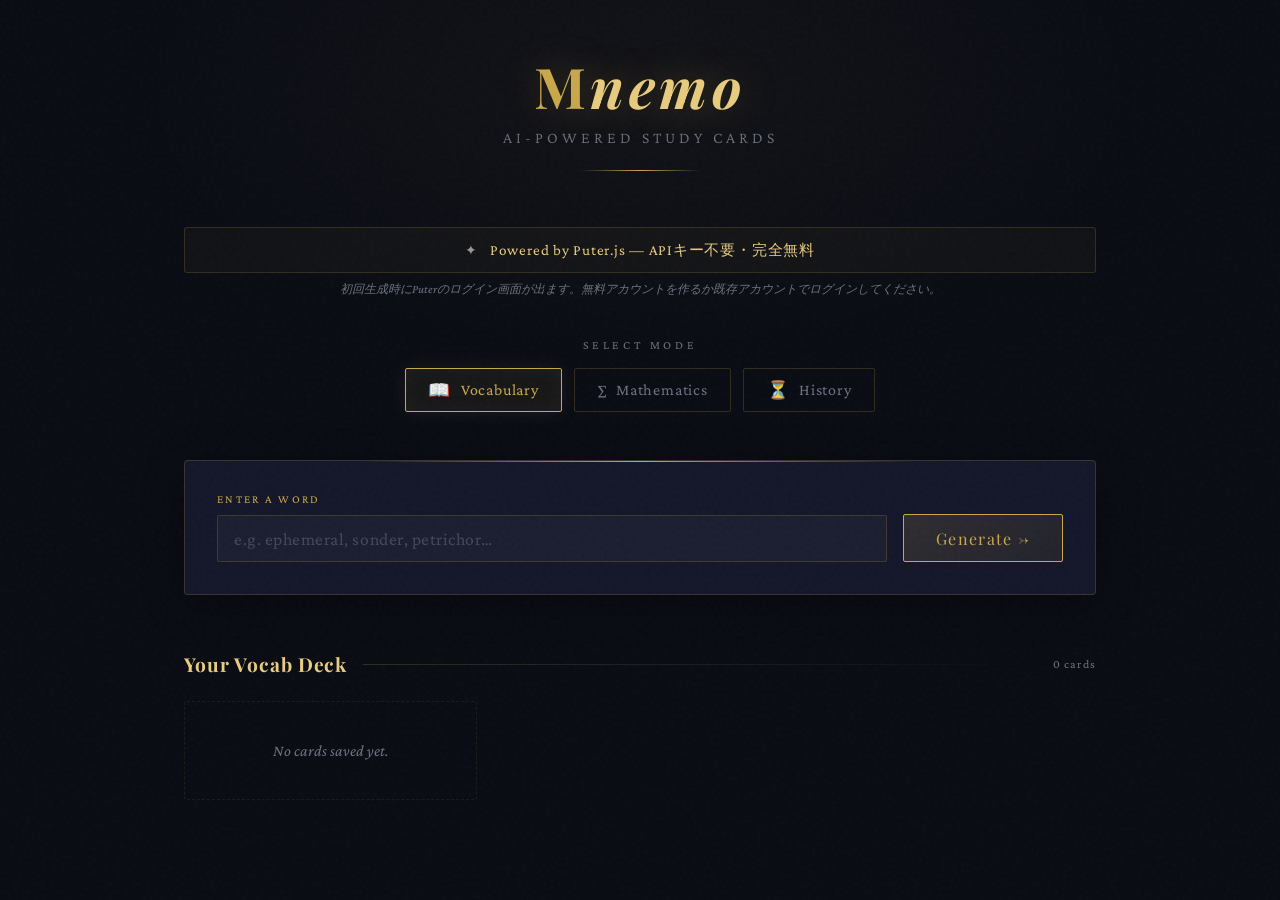
==== index.html @ 7d3af4cf "Update print statement from 'Hello' to 'Goodbye'" ====
<!DOCTYPE html>
<html lang="en">
<head>
<meta charset="UTF-8">
<meta name="viewport" content="width=device-width, initial-scale=1.0">
<title>Mnemo — AI Flashcards</title>
<link href="https://fonts.googleapis.com/css2?family=Playfair+Display:ital,wght@0,400;0,600;0,700;1,400;1,600&family=Crimson+Pro:ital,wght@0,300;0,400;0,500;1,300;1,400&family=JetBrains+Mono:wght@300;400&display=swap" rel="stylesheet">
<script src="https://js.puter.com/v2/" defer></script>
<script src="https://cdnjs.cloudflare.com/ajax/libs/gsap/3.12.2/gsap.min.js" defer></script>
<style>
  :root {
    --ink: #0d0f1a;
    --parchment: #f5f0e8;
    --navy: #111827;
    --deep: #0a0c14;
    --gold: #c9a84c;
    --gold-light: #e8cc80;
    --amber: #d4853a;
    --teal: #4a9b8e;
    --crimson: #8b2635;
    --muted: #6b7280;
    --card-bg: #14172a;
    --card-border: rgba(201,168,76,0.2);
    --glow: rgba(201,168,76,0.08);
  }

  * { margin: 0; padding: 0; box-sizing: border-box; }

  body {
    font-family: 'Crimson Pro', Georgia, serif;
    background: var(--deep);
    color: var(--parchment);
    min-height: 100vh;
    overflow-x: hidden;
  }

  /* Noise texture overlay */
  body::before {
    content: '';
    position: fixed;
    inset: 0;
    background-image: url("data:image/svg+xml,%3Csvg viewBox='0 0 256 256' xmlns='http://www.w3.org/2000/svg'%3E%3Cfilter id='noise'%3E%3CfeTurbulence type='fractalNoise' baseFrequency='0.9' numOctaves='4' stitchTiles='stitch'/%3E%3C/filter%3E%3Crect width='100%25' height='100%25' filter='url(%23noise)' opacity='0.04'/%3E%3C/svg%3E");
    pointer-events: none;
    z-index: 1000;
    opacity: 0.6;
  }

  /* Radial glow */
  body::after {
    content: '';
    position: fixed;
    top: -20%;
    left: 50%;
    transform: translateX(-50%);
    width: 80vw;
    height: 60vh;
    background: radial-gradient(ellipse, rgba(201,168,76,0.04) 0%, transparent 70%);
    pointer-events: none;
  }

  /* ─── HEADER ─── */
  header {
    text-align: center;
    padding: 3rem 2rem 2rem;
    position: relative;
  }

  .logo {
    font-family: 'Playfair Display', serif;
    font-size: clamp(2.2rem, 5vw, 3.5rem);
    font-weight: 700;
    letter-spacing: 0.08em;
    color: var(--gold);
    text-shadow: 0 0 40px rgba(201,168,76,0.3);
  }

  .logo span {
    font-style: italic;
    color: var(--gold-light);
  }

  .tagline {
    font-size: 1rem;
    color: var(--muted);
    letter-spacing: 0.25em;
    text-transform: uppercase;
    margin-top: 0.4rem;
    font-weight: 300;
  }

  .divider {
    width: 120px;
    height: 1px;
    background: linear-gradient(90deg, transparent, var(--gold), transparent);
    margin: 1.5rem auto 0;
  }

  /* ─── MODE SELECTOR ─── */
  .mode-section {
    max-width: 960px;
    margin: 2.5rem auto 0;
    padding: 0 1.5rem;
  }

  .mode-label {
    font-size: 0.75rem;
    letter-spacing: 0.3em;
    text-transform: uppercase;
    color: var(--muted);
    text-align: center;
    margin-bottom: 1rem;
  }

  .mode-tabs {
    display: flex;
    gap: 0.75rem;
    justify-content: center;
    flex-wrap: wrap;
  }

  .mode-tab {
    display: flex;
    align-items: center;
    gap: 0.6rem;
    padding: 0.7rem 1.4rem;
    background: transparent;
    border: 1px solid rgba(201,168,76,0.2);
    border-radius: 2px;
    color: var(--muted);
    font-family: 'Crimson Pro', serif;
    font-size: 1rem;
    letter-spacing: 0.05em;
    cursor: pointer;
    transition: all 0.25s ease;
    position: relative;
    overflow: hidden;
  }

  .mode-tab::before {
    content: '';
    position: absolute;
    inset: 0;
    background: var(--glow);
    opacity: 0;
    transition: opacity 0.25s;
  }

  .mode-tab:hover { color: var(--gold-light); border-color: rgba(201,168,76,0.5); }
  .mode-tab:hover::before { opacity: 1; }

  .mode-tab.active {
    color: var(--gold);
    border-color: var(--gold);
    background: rgba(201,168,76,0.07);
    box-shadow: 0 0 20px rgba(201,168,76,0.1), inset 0 0 20px rgba(201,168,76,0.05);
  }

  .tab-icon { font-size: 1.1rem; }

  /* ─── MAIN AREA ─── */
  .main {
    max-width: 960px;
    margin: 3rem auto;
    padding: 0 1.5rem;
  }

  /* ─── PANELS ─── */
  .panel { display: none; }
  .panel.active { display: block; }

  /* ─── FLASHCARD CREATOR ─── */
  .creator-card {
    background: var(--card-bg);
    border: 1px solid var(--card-border);
    border-radius: 4px;
    padding: 2rem;
    box-shadow: 0 8px 40px rgba(0,0,0,0.4);
    position: relative;
  }

  .creator-card::before {
    content: '';
    position: absolute;
    top: 0; left: 20%; right: 20%;
    height: 1px;
    background: linear-gradient(90deg, transparent, var(--gold), transparent);
  }

  .input-row {
    display: flex;
    gap: 1rem;
    align-items: flex-end;
  }

  .input-group {
    flex: 1;
  }

  .input-label {
    display: block;
    font-size: 0.72rem;
    letter-spacing: 0.2em;
    text-transform: uppercase;
    color: var(--gold);
    margin-bottom: 0.6rem;
  }

  .text-input {
    width: 100%;
    background: rgba(255,255,255,0.03);
    border: 1px solid rgba(201,168,76,0.2);
    border-radius: 2px;
    padding: 0.8rem 1rem;
    color: var(--parchment);
    font-family: 'Crimson Pro', serif;
    font-size: 1.1rem;
    letter-spacing: 0.03em;
    outline: none;
    transition: all 0.2s;
  }

  .text-input:focus {
    border-color: var(--gold);
    background: rgba(201,168,76,0.04);
    box-shadow: 0 0 0 3px rgba(201,168,76,0.08);
  }

  .text-input::placeholder { color: rgba(245,240,232,0.2); }

  .generate-btn {
    padding: 0.8rem 2rem;
    background: linear-gradient(135deg, rgba(201,168,76,0.15), rgba(201,168,76,0.08));
    border: 1px solid var(--gold);
    border-radius: 2px;
    color: var(--gold);
    font-family: 'Playfair Display', serif;
    font-size: 1rem;
    letter-spacing: 0.08em;
    cursor: pointer;
    transition: all 0.25s;
    white-space: nowrap;
    position: relative;
    overflow: hidden;
  }

  .generate-btn::before {
    content: '';
    position: absolute;
    inset: 0;
    background: linear-gradient(135deg, rgba(201,168,76,0.2), rgba(201,168,76,0.05));
    opacity: 0;
    transition: opacity 0.25s;
  }

  .generate-btn:hover { box-shadow: 0 0 25px rgba(201,168,76,0.2); transform: translateY(-1px); }
  .generate-btn:hover::before { opacity: 1; }
  .generate-btn:active { transform: translateY(0); }
  .generate-btn:disabled { opacity: 0.4; cursor: not-allowed; transform: none; }

  /* ─── FLASHCARD FLIP ─── */
  .card-scene {
    perspective: 1200px;
    width: 100%;
    max-width: 680px;
    margin: 2.5rem auto 0;
    height: 380px;
  }

  .card-wrap {
    width: 100%;
    height: 100%;
    position: relative;
    transform-style: preserve-3d;
    transition: transform 0.7s cubic-bezier(0.4,0.2,0.2,1);
    cursor: pointer;
  }

  .card-wrap.flipped { transform: rotateY(180deg); }

  .card-face {
    position: absolute;
    inset: 0;
    backface-visibility: hidden;
    border-radius: 4px;
    display: flex;
    flex-direction: column;
    justify-content: center;
    align-items: center;
    padding: 2.5rem;
    overflow: hidden;
  }

  .card-front {
    background: var(--card-bg);
    border: 1px solid var(--card-border);
    box-shadow: 0 20px 60px rgba(0,0,0,0.5);
  }

  .card-front::after {
    content: '';
    position: absolute;
    bottom: 0; left: 0; right: 0;
    height: 2px;
    background: linear-gradient(90deg, transparent, var(--gold), transparent);
  }

  .card-back {
    background: linear-gradient(160deg, #12172b 0%, #0e1220 100%);
    border: 1px solid rgba(201,168,76,0.3);
    transform: rotateY(180deg);
    box-shadow: 0 20px 60px rgba(0,0,0,0.5);
    overflow-y: auto;
    align-items: flex-start;
    justify-content: flex-start;
  }

  .card-mode-badge {
    position: absolute;
    top: 1rem;
    right: 1rem;
    font-size: 0.65rem;
    letter-spacing: 0.2em;
    text-transform: uppercase;
    color: var(--gold);
    opacity: 0.5;
  }

  .card-front-word {
    font-family: 'Playfair Display', serif;
    font-size: clamp(1.8rem, 4vw, 2.8rem);
    font-weight: 600;
    color: var(--parchment);
    text-align: center;
    line-height: 1.2;
  }

  .card-front-sub {
    margin-top: 0.8rem;
    font-size: 0.85rem;
    color: var(--muted);
    letter-spacing: 0.15em;
    text-transform: uppercase;
  }

  .flip-hint {
    position: absolute;
    bottom: 1.2rem;
    font-size: 0.75rem;
    color: var(--muted);
    letter-spacing: 0.1em;
    display: flex;
    align-items: center;
    gap: 0.4rem;
    opacity: 0.6;
  }

  /* ─── ANSWER CONTENT ─── */
  .answer-content { width: 100%; }

  .answer-section {
    margin-bottom: 1.2rem;
    padding-bottom: 1.2rem;
    border-bottom: 1px solid rgba(201,168,76,0.1);
  }

  .answer-section:last-child { border-bottom: none; margin-bottom: 0; padding-bottom: 0; }

  .answer-section-title {
    font-size: 0.65rem;
    letter-spacing: 0.25em;
    text-transform: uppercase;
    color: var(--gold);
    margin-bottom: 0.45rem;
    font-family: 'Crimson Pro', serif;
    font-weight: 500;
  }

  .answer-section-body {
    font-size: 1rem;
    color: var(--parchment);
    line-height: 1.65;
    font-style: normal;
  }

  .answer-section-body em { font-style: italic; color: var(--gold-light); }
  .answer-section-body strong { font-weight: 600; color: #fff; }

  /* Math formula styling */
  .formula-display {
    font-family: 'JetBrains Mono', monospace;
    font-size: 1.05rem;
    background: rgba(74,155,142,0.1);
    border: 1px solid rgba(74,155,142,0.3);
    border-radius: 3px;
    padding: 0.9rem 1.2rem;
    color: #7dd3c8;
    line-height: 1.6;
    word-break: break-word;
  }

  /* ─── LOADING ─── */
  .loading-overlay {
    display: none;
    position: absolute;
    inset: 0;
    background: rgba(10,12,20,0.85);
    border-radius: 4px;
    justify-content: center;
    align-items: center;
    flex-direction: column;
    gap: 1rem;
    z-index: 10;
  }

  .loading-overlay.active { display: flex; }

  .spinner {
    width: 36px;
    height: 36px;
    border: 2px solid rgba(201,168,76,0.15);
    border-top-color: var(--gold);
    border-radius: 50%;
    animation: spin 0.9s linear infinite;
  }

  @keyframes spin { to { transform: rotate(360deg); } }

  .loading-text {
    font-size: 0.8rem;
    letter-spacing: 0.2em;
    text-transform: uppercase;
    color: var(--muted);
  }

  /* ─── DECK (saved cards) ─── */
  .deck-section {
    margin-top: 3.5rem;
  }

  .section-header {
    display: flex;
    align-items: center;
    gap: 1rem;
    margin-bottom: 1.5rem;
  }

  .section-title {
    font-family: 'Playfair Display', serif;
    font-size: 1.2rem;
    color: var(--gold-light);
    letter-spacing: 0.05em;
  }

  .section-line {
    flex: 1;
    height: 1px;
    background: linear-gradient(90deg, rgba(201,168,76,0.2), transparent);
  }

  .deck-count {
    font-size: 0.75rem;
    color: var(--muted);
    letter-spacing: 0.1em;
  }

  .deck-grid {
    display: grid;
    grid-template-columns: repeat(auto-fill, minmax(260px, 1fr));
    gap: 1rem;
  }

  .deck-item {
    background: rgba(20,23,42,0.8);
    border: 1px solid rgba(201,168,76,0.12);
    border-radius: 3px;
    padding: 1.2rem 1.4rem;
    cursor: pointer;
    transition: all 0.2s;
    position: relative;
    overflow: hidden;
  }

  .deck-item::before {
    content: '';
    position: absolute;
    left: 0; top: 0; bottom: 0;
    width: 3px;
    background: var(--gold);
    opacity: 0.4;
    transition: opacity 0.2s;
  }

  .deck-item:hover { border-color: rgba(201,168,76,0.35); transform: translateY(-2px); }
  .deck-item:hover::before { opacity: 0.9; }

  .deck-item-mode {
    font-size: 0.62rem;
    letter-spacing: 0.2em;
    text-transform: uppercase;
    color: var(--muted);
    margin-bottom: 0.35rem;
  }

  .deck-item-word {
    font-family: 'Playfair Display', serif;
    font-size: 1.15rem;
    color: var(--parchment);
  }

  .deck-item-delete {
    position: absolute;
    top: 0.8rem;
    right: 0.8rem;
    width: 22px;
    height: 22px;
    border: none;
    background: transparent;
    color: rgba(139,38,53,0.5);
    cursor: pointer;
    font-size: 1rem;
    line-height: 1;
    transition: color 0.2s;
    display: flex; align-items: center; justify-content: center;
    border-radius: 2px;
  }

  .deck-item-delete:hover { color: var(--crimson); background: rgba(139,38,53,0.1); }

  .empty-deck {
    text-align: center;
    padding: 2.5rem;
    color: var(--muted);
    font-style: italic;
    font-size: 1rem;
    border: 1px dashed rgba(201,168,76,0.1);
    border-radius: 3px;
  }

  /* ─── TIMETABLE (History mode) ─── */
  .timetable-toggle {
    display: flex;
    gap: 0.5rem;
    margin-bottom: 2rem;
  }

  .sub-tab {
    padding: 0.5rem 1.2rem;
    background: transparent;
    border: 1px solid rgba(201,168,76,0.15);
    border-radius: 2px;
    color: var(--muted);
    font-family: 'Crimson Pro', serif;
    font-size: 0.9rem;
    letter-spacing: 0.08em;
    cursor: pointer;
    transition: all 0.2s;
  }

  .sub-tab.active { color: var(--gold); border-color: var(--gold); background: rgba(201,168,76,0.07); }
  .sub-tab:hover:not(.active) { color: var(--parchment); border-color: rgba(201,168,76,0.3); }

  /* ─── TIMELINE ─── */
  .timeline {
    position: relative;
    padding-left: 2rem;
  }

  .timeline::before {
    content: '';
    position: absolute;
    left: 0; top: 0; bottom: 0;
    width: 1px;
    background: linear-gradient(180deg, var(--gold), transparent);
    opacity: 0.3;
  }

  .timeline-item {
    position: relative;
    margin-bottom: 2rem;
    padding-left: 1.5rem;
    animation: fadeIn 0.4s ease forwards;
  }

  @keyframes fadeIn { from { opacity: 0; transform: translateY(8px); } to { opacity: 1; transform: none; } }

  .timeline-dot {
    position: absolute;
    left: -2.35rem;
    top: 0.3rem;
    width: 10px;
    height: 10px;
    border-radius: 50%;
    background: var(--gold);
    box-shadow: 0 0 10px rgba(201,168,76,0.5);
  }

  .timeline-date {
    font-family: 'JetBrains Mono', monospace;
    font-size: 0.78rem;
    color: var(--gold);
    letter-spacing: 0.1em;
    margin-bottom: 0.3rem;
  }

  .timeline-event {
    font-family: 'Playfair Display', serif;
    font-size: 1.1rem;
    color: var(--parchment);
    margin-bottom: 0.3rem;
  }

  .timeline-detail {
    font-size: 0.92rem;
    color: var(--muted);
    line-height: 1.5;
  }

  .empty-timeline {
    text-align: center;
    padding: 3rem 2rem;
    color: var(--muted);
    font-style: italic;
    border: 1px dashed rgba(201,168,76,0.1);
    border-radius: 3px;
    font-size: 1rem;
  }

  /* ─── SAVE BUTTON ─── */
  .card-actions {
    display: flex;
    justify-content: center;
    gap: 1rem;
    margin-top: 1.5rem;
  }

  .save-btn {
    padding: 0.55rem 1.5rem;
    background: transparent;
    border: 1px solid rgba(201,168,76,0.3);
    border-radius: 2px;
    color: var(--muted);
    font-family: 'Crimson Pro', serif;
    font-size: 0.9rem;
    letter-spacing: 0.08em;
    cursor: pointer;
    transition: all 0.2s;
  }

  .save-btn:hover { color: var(--gold); border-color: var(--gold); }
  .save-btn:disabled { opacity: 0.3; cursor: not-allowed; }

  /* ─── ERROR ─── */
  .error-msg {
    margin-top: 1rem;
    padding: 0.75rem 1rem;
    background: rgba(139,38,53,0.1);
    border: 1px solid rgba(139,38,53,0.3);
    border-radius: 2px;
    color: #e07b8a;
    font-size: 0.9rem;
    display: none;
  }

  .error-msg.active { display: block; }

  /* ─── API KEY BAR ─── */
  .apikey-bar {
    max-width: 960px;
    margin: 1.5rem auto 0;
    padding: 0 1.5rem;
  }

  .apikey-inner {
    display: flex;
    align-items: center;
    gap: 0.75rem;
    background: rgba(201,168,76,0.04);
    border: 1px solid rgba(201,168,76,0.18);
    border-radius: 3px;
    padding: 0.7rem 1rem;
  }

  .apikey-icon { font-size: 0.9rem; opacity: 0.6; flex-shrink: 0; }

  .apikey-input {
    flex: 1;
    background: transparent;
    border: none;
    outline: none;
    color: var(--parchment);
    font-family: 'JetBrains Mono', monospace;
    font-size: 0.82rem;
    letter-spacing: 0.04em;
    min-width: 0;
  }

  .apikey-input::placeholder { color: rgba(245,240,232,0.2); }

  .apikey-toggle {
    background: transparent;
    border: none;
    color: var(--muted);
    cursor: pointer;
    font-size: 0.85rem;
    padding: 0 0.2rem;
    flex-shrink: 0;
    transition: color 0.2s;
  }

  .apikey-toggle:hover { color: var(--gold); }

  .apikey-status {
    font-size: 0.72rem;
    letter-spacing: 0.12em;
    flex-shrink: 0;
    padding: 0.2rem 0.6rem;
    border-radius: 2px;
    font-family: 'Crimson Pro', serif;
  }

  .apikey-status.set {
    color: #6fcf8a;
    background: rgba(111,207,138,0.1);
    border: 1px solid rgba(111,207,138,0.2);
  }

  .apikey-status.unset {
    color: var(--muted);
    background: transparent;
    border: 1px solid rgba(107,114,128,0.2);
  }

  .apikey-hint {
    text-align: center;
    font-size: 0.75rem;
    color: var(--muted);
    margin-top: 0.5rem;
    font-style: italic;
  }

  .apikey-hint a { color: var(--gold); opacity: 0.7; text-decoration: none; }
  .apikey-hint a:hover { opacity: 1; }

  /* ─── RESPONSIVE ─── */
  @media (max-width: 640px) {
    .input-row { flex-direction: column; }
    .card-scene { height: 420px; }
    .card-face { padding: 1.5rem; }
    .mode-tab { padding: 0.6rem 1rem; font-size: 0.9rem; }
  }
</style>
</head>
<body>

<header>
  <div class="logo">M<span>nemo</span></div>
  <p class="tagline">AI-Powered Study Cards</p>
  <div class="divider"></div>
</header>

<div class="apikey-bar">
  <div class="apikey-inner" style="justify-content:center; gap:0.8rem;">
    <span class="apikey-icon">✦</span>
    <span style="font-size:0.95rem; color:var(--gold-light); letter-spacing:0.05em;">Powered by Puter.js — APIキー不要・完全無料</span>
  </div>
  <p class="apikey-hint">初回生成時にPuterのログイン画面が出ます。無料アカウントを作るか既存アカウントでログインしてください。</p>
</div>

<div class="mode-section">
  <p class="mode-label">Select Mode</p>
  <div class="mode-tabs">
    <button class="mode-tab active" data-mode="vocab" onclick="switchMode('vocab')">
      <span class="tab-icon">📖</span> Vocabulary
    </button>
    <button class="mode-tab" data-mode="math" onclick="switchMode('math')">
      <span class="tab-icon">∑</span> Mathematics
    </button>
    <button class="mode-tab" data-mode="history" onclick="switchMode('history')">
      <span class="tab-icon">⏳</span> History
    </button>
  </div>
</div>

<div class="main">

  <!-- ══════ VOCAB PANEL ══════ -->
  <div class="panel active" id="panel-vocab">
    <div class="creator-card" style="position:relative">
      <div class="loading-overlay" id="loading-vocab">
        <div class="spinner"></div>
        <p class="loading-text">Consulting the lexicon…</p>
      </div>
      <div class="input-row">
        <div class="input-group">
          <label class="input-label" for="vocab-input">Enter a word</label>
          <input type="text" id="vocab-input" class="text-input" placeholder="e.g. ephemeral, sonder, petrichor…" />
        </div>
        <button class="generate-btn" onclick="generateVocab()">Generate →</button>
      </div>
      <div class="error-msg" id="error-vocab"></div>
    </div>

    <div id="card-area-vocab" style="display:none">
      <div class="card-scene">
        <div class="card-wrap" id="card-vocab" onclick="flipCard('vocab')">
          <div class="card-face card-front">
            <span class="card-mode-badge">Vocabulary</span>
            <p class="card-front-word" id="card-vocab-word">—</p>
            <p class="card-front-sub">Click to reveal</p>
            <span class="flip-hint">↻ flip</span>
          </div>
          <div class="card-face card-back">
            <span class="card-mode-badge">Vocabulary</span>
            <div class="answer-content" id="card-vocab-back"></div>
          </div>
        </div>
      </div>
      <div class="card-actions">
        <button class="save-btn" id="save-vocab-btn" onclick="saveCard('vocab')">＋ Save to Deck</button>
      </div>
    </div>

    <div class="deck-section">
      <div class="section-header">
        <h2 class="section-title">Your Vocab Deck</h2>
        <div class="section-line"></div>
        <span class="deck-count" id="vocab-deck-count">0 cards</span>
      </div>
      <div class="deck-grid" id="vocab-deck"></div>
    </div>
  </div>

  <!-- ══════ MATH PANEL ══════ -->
  <div class="panel" id="panel-math">
    <div class="creator-card" style="position:relative">
      <div class="loading-overlay" id="loading-math">
        <div class="spinner"></div>
        <p class="loading-text">Deriving the formula…</p>
      </div>
      <div class="input-row">
        <div class="input-group">
          <label class="input-label" for="math-input">Theorem or formula name</label>
          <input type="text" id="math-input" class="text-input" placeholder="e.g. Pythagorean theorem, Euler's identity…" />
        </div>
        <button class="generate-btn" onclick="generateMath()">Generate →</button>
      </div>
      <div class="error-msg" id="error-math"></div>
    </div>

    <div id="card-area-math" style="display:none">
      <div class="card-scene">
        <div class="card-wrap" id="card-math" onclick="flipCard('math')">
          <div class="card-face card-front">
            <span class="card-mode-badge">Mathematics</span>
            <p class="card-front-word" id="card-math-word">—</p>
            <p class="card-front-sub">Click to reveal formula</p>
            <span class="flip-hint">↻ flip</span>
          </div>
          <div class="card-face card-back">
            <span class="card-mode-badge">Mathematics</span>
            <div class="answer-content" id="card-math-back"></div>
          </div>
        </div>
      </div>
      <div class="card-actions">
        <button class="save-btn" id="save-math-btn" onclick="saveCard('math')">＋ Save to Deck</button>
      </div>
    </div>

    <div class="deck-section">
      <div class="section-header">
        <h2 class="section-title">Your Formula Deck</h2>
        <div class="section-line"></div>
        <span class="deck-count" id="math-deck-count">0 cards</span>
      </div>
      <div class="deck-grid" id="math-deck"></div>
    </div>
  </div>

  <!-- ══════ HISTORY PANEL ══════ -->
  <div class="panel" id="panel-history">
    <div class="timetable-toggle">
      <button class="sub-tab active" onclick="switchHistoryView('flashcard')">Flashcard</button>
      <button class="sub-tab" onclick="switchHistoryView('timetable')">Timetable</button>
    </div>

    <div id="history-flashcard-view">
      <div class="creator-card" style="position:relative">
        <div class="loading-overlay" id="loading-history">
          <div class="spinner"></div>
          <p class="loading-text">Searching the archives…</p>
        </div>
        <div class="input-row">
          <div class="input-group">
            <label class="input-label" for="history-input">Historical event or occasion</label>
            <input type="text" id="history-input" class="text-input" placeholder="e.g. Fall of Rome, Moon Landing, Battle of Thermopylae…" />
          </div>
          <button class="generate-btn" onclick="generateHistory()">Generate →</button>
        </div>
        <div class="error-msg" id="error-history"></div>
      </div>

      <div id="card-area-history" style="display:none">
        <div class="card-scene">
          <div class="card-wrap" id="card-history" onclick="flipCard('history')">
            <div class="card-face card-front">
              <span class="card-mode-badge">History</span>
              <p class="card-front-word" id="card-history-word">—</p>
              <p class="card-front-sub">Click to reveal</p>
              <span class="flip-hint">↻ flip</span>
            </div>
            <div class="card-face card-back">
              <span class="card-mode-badge">History</span>
              <div class="answer-content" id="card-history-back"></div>
            </div>
          </div>
        </div>
        <div class="card-actions">
          <button class="save-btn" id="save-history-btn" onclick="saveCard('history')">＋ Save to Deck</button>
        </div>
      </div>

      <div class="deck-section">
        <div class="section-header">
          <h2 class="section-title">Your History Deck</h2>
          <div class="section-line"></div>
          <span class="deck-count" id="history-deck-count">0 cards</span>
        </div>
        <div class="deck-grid" id="history-deck"></div>
      </div>
    </div>

    <div id="history-timetable-view" style="display:none">
      <div class="section-header">
        <h2 class="section-title">Chronological Timetable</h2>
        <div class="section-line"></div>
      </div>
      <div class="timeline" id="timeline-container">
        <div class="empty-timeline">No history cards yet. Generate some flashcards and save them to build your timetable.</div>
      </div>
    </div>
  </div>

</div>

<script>
// ─── State ────────────────────────────────────────────────
const state = {
  currentMode: 'vocab',
  currentCard: { vocab: null, math: null, history: null },
  decks: { vocab: [], math: [], history: [] }
};

// ─── Mode Switching ───────────────────────────────────────
function switchMode(mode) {
  document.querySelectorAll('.mode-tab').forEach(t => t.classList.remove('active'));
  document.querySelector(`[data-mode="${mode}"]`).classList.add('active');
  document.querySelectorAll('.panel').forEach(p => p.classList.remove('active'));
  document.getElementById(`panel-${mode}`).classList.add('active');
  state.currentMode = mode;
}

function switchHistoryView(view) {
  document.querySelectorAll('.sub-tab').forEach(t => t.classList.remove('active'));
  event.target.classList.add('active');
  document.getElementById('history-flashcard-view').style.display = view === 'flashcard' ? 'block' : 'none';
  document.getElementById('history-timetable-view').style.display = view === 'timetable' ? 'block' : 'none';
  if (view === 'timetable') renderTimeline();
}

// ─── Card Flip ────────────────────────────────────────────
function flipCard(mode) {
  document.getElementById(`card-${mode}`).classList.toggle('flipped');
}

// ─── API Key Management (not needed with Puter.js) ────────
function handleApiKeyInput() {}
function toggleKeyVis() {}
function getApiKey() { return ''; }
function initApiKeyUI() {}

// ─── API Call (Puter.js — no API key needed) ──────────────
async function callAI(systemPrompt, userPrompt) {
  const response = await puter.ai.chat(
    userPrompt,
    { system: systemPrompt }
  );
  if (typeof response === 'string') return response;
  return response?.message?.content?.[0]?.text
      || response?.content?.[0]?.text
      || response?.text
      || JSON.stringify(response);
}

// ─── VOCAB ────────────────────────────────────────────────
async function generateVocab() {
  const word = document.getElementById('vocab-input').value.trim();
  if (!word) return;
  showLoading('vocab', true);
  clearError('vocab');

  const system = `You are a lexicographer. Respond ONLY with a JSON object (no markdown, no backticks).
Schema: { "definition": string, "japanese": string, "slang": string, "etymology": string, "related": string }
- definition: clear English definition (1-2 sentences)
- japanese: meaning in Japanese (use Japanese characters + romaji)
- slang: slang usage or informal context (1-2 sentences)
- etymology: word origin/history (1-2 sentences)
- related: 4-5 related or synonymous words (comma separated)`;

  try {
    const raw = await callAI(system, `Word: ${word}`);
    const clean = raw.replace(/```json|```/g, '').trim();
    const parsed = JSON.parse(clean);
    state.currentCard.vocab = { word, data: parsed };
    renderVocabCard(word, parsed);
    document.getElementById('card-area-vocab').style.display = 'block';
    document.getElementById('card-vocab').classList.remove('flipped');
    document.getElementById('save-vocab-btn').disabled = false;
  } catch(e) {
    showError('vocab', 'Failed to generate. Please try again.');
    console.error(e);
  }
  showLoading('vocab', false);
}

function renderVocabCard(word, d) {
  document.getElementById('card-vocab-word').textContent = word;
  document.getElementById('card-vocab-back').innerHTML = `
    <div class="answer-section">
      <p class="answer-section-title">Definition</p>
      <p class="answer-section-body">${d.definition}</p>
    </div>
    <div class="answer-section">
      <p class="answer-section-title">日本語 (Japanese)</p>
      <p class="answer-section-body">${d.japanese}</p>
    </div>
    <div class="answer-section">
      <p class="answer-section-title">Slang & Usage</p>
      <p class="answer-section-body">${d.slang}</p>
    </div>
    <div class="answer-section">
      <p class="answer-section-title">Etymology</p>
      <p class="answer-section-body"><em>${d.etymology}</em></p>
    </div>
    <div class="answer-section">
      <p class="answer-section-title">Related Words</p>
      <p class="answer-section-body">${d.related}</p>
    </div>
  `;
}

// ─── MATH ─────────────────────────────────────────────────
async function generateMath() {
  const name = document.getElementById('math-input').value.trim();
  if (!name) return;
  showLoading('math', true);
  clearError('math');

  const system = `You are a mathematics professor. Respond ONLY with a JSON object (no markdown, no backticks).
Schema: { "formula": string, "description": string, "variables": string, "context": string }
- formula: the equation using standard notation (Unicode math symbols OK, e.g. ∫, √, π, Σ, ∞, ≠, ≤, ²)
- description: what the formula states (1-2 sentences)
- variables: what each variable/symbol means (use plain text, e.g. "a = leg 1, b = leg 2, c = hypotenuse")
- context: field of math and typical applications (1 sentence)`;

  try {
    const raw = await callAI(system, `Formula/theorem: ${name}`);
    const clean = raw.replace(/```json|```/g, '').trim();
    const parsed = JSON.parse(clean);
    state.currentCard.math = { word: name, data: parsed };
    renderMathCard(name, parsed);
    document.getElementById('card-area-math').style.display = 'block';
    document.getElementById('card-math').classList.remove('flipped');
    document.getElementById('save-math-btn').disabled = false;
    } catch(e) {
    showError('math', 'Failed to generate. Please try again.');
    console.error(e);
  }
  showLoading('math', false);
}

function renderMathCard(name, d) {
  document.getElementById('card-math-word').textContent = name;
  document.getElementById('card-math-back').innerHTML = `
    <div class="answer-section">
      <p class="answer-section-title">Formula</p>
      <div class="formula-display">${d.formula}</div>
    </div>
    <div class="answer-section">
      <p class="answer-section-title">What It States</p>
      <p class="answer-section-body">${d.description}</p>
    </div>
    <div class="answer-section">
      <p class="answer-section-title">Variables</p>
      <p class="answer-section-body">${d.variables}</p>
    </div>
    <div class="answer-section">
      <p class="answer-section-title">Context</p>
      <p class="answer-section-body"><em>${d.context}</em></p>
    </div>
  `;
}

// ─── HISTORY ──────────────────────────────────────────────
async function generateHistory() {
  const event = document.getElementById('history-input').value.trim();
  if (!event) return;
  showLoading('history', true);
  clearError('history');

  const system = `You are a historian. Respond ONLY with a JSON object (no markdown, no backticks).
Schema: { "date": string, "when": string, "summary": string, "details": string, "significance": string, "year_num": number }
- date: specific date or period (e.g. "July 20, 1969" or "476 CE")
- when: concise "when it happened" description (1 sentence)
- summary: brief summary (1-2 sentences)
- details: deeper historical context and key figures (2-3 sentences)
- significance: why it matters historically (1-2 sentences)
- year_num: approximate year as a number (negative for BCE, e.g. -44 for 44 BCE). If unknown or pre-history use 0.`;

  try {
    const raw = await callAI(system, `Historical event: ${event}`);
    const clean = raw.replace(/```json|```/g, '').trim();
    const parsed = JSON.parse(clean);
    state.currentCard.history = { word: event, data: parsed };
    renderHistoryCard(event, parsed);
    document.getElementById('card-area-history').style.display = 'block';
    document.getElementById('card-history').classList.remove('flipped');
    document.getElementById('save-history-btn').disabled = false;
    } catch(e) {
    showError('history', 'Failed to generate. Please try again.');
    console.error(e);
  }
  showLoading('history', false);
}

function renderHistoryCard(event, d) {
  document.getElementById('card-history-word').textContent = event;
  document.getElementById('card-history-back').innerHTML = `
    <div class="answer-section">
      <p class="answer-section-title">Date</p>
      <p class="answer-section-body"><strong>${d.date}</strong> — ${d.when}</p>
    </div>
    <div class="answer-section">
      <p class="answer-section-title">Summary</p>
      <p class="answer-section-body">${d.summary}</p>
    </div>
    <div class="answer-section">
      <p class="answer-section-title">Details</p>
      <p class="answer-section-body">${d.details}</p>
    </div>
    <div class="answer-section">
      <p class="answer-section-title">Historical Significance</p>
      <p class="answer-section-body"><em>${d.significance}</em></p>
    </div>
  `;
}

// ─── SAVE / DECK ──────────────────────────────────────────
function saveCard(mode) {
  const card = state.currentCard[mode];
  if (!card) return;
  if (state.decks[mode].find(c => c.word.toLowerCase() === card.word.toLowerCase())) return;
  state.decks[mode].push({ ...card, id: Date.now() });
  renderDeck(mode);
  document.getElementById(`save-${mode}-btn`).disabled = true;
  document.getElementById(`save-${mode}-btn`).textContent = '✓ Saved';
}

function renderDeck(mode) {
  const deck = state.decks[mode];
  const container = document.getElementById(`${mode}-deck`);
  const count = document.getElementById(`${mode}-deck-count`);
  count.textContent = `${deck.length} card${deck.length !== 1 ? 's' : ''}`;

  if (deck.length === 0) {
    container.innerHTML = '<div class="empty-deck">No cards saved yet.</div>';
    return;
  }

  container.innerHTML = deck.map(card => `
    <div class="deck-item" onclick="loadCard('${mode}', ${card.id})">
      <button class="deck-item-delete" onclick="event.stopPropagation(); deleteCard('${mode}', ${card.id})">✕</button>
      <p class="deck-item-mode">${mode === 'vocab' ? '📖 Vocabulary' : mode === 'math' ? '∑ Mathematics' : '⏳ History'}</p>
      <p class="deck-item-word">${card.word}</p>
    </div>
  `).join('');
}

function deleteCard(mode, id) {
  state.decks[mode] = state.decks[mode].filter(c => c.id !== id);
  renderDeck(mode);
}

function loadCard(mode, id) {
  const card = state.decks[mode].find(c => c.id === id);
  if (!card) return;
  state.currentCard[mode] = card;
  if (mode === 'vocab') { renderVocabCard(card.word, card.data); }
  else if (mode === 'math') { renderMathCard(card.word, card.data); }
  else if (mode === 'history') { renderHistoryCard(card.word, card.data); }
  document.getElementById(`card-area-${mode}`).style.display = 'block';
  document.getElementById(`card-${mode}`).classList.remove('flipped');
  document.getElementById(`save-${mode}-btn`).disabled = true;
  document.getElementById(`save-${mode}-btn`).textContent = '✓ In Deck';
}

// ─── TIMELINE ─────────────────────────────────────────────
function renderTimeline() {
  const cards = [...state.decks.history].sort((a, b) => (a.data.year_num || 0) - (b.data.year_num || 0));
  const container = document.getElementById('timeline-container');
  if (cards.length === 0) {
    container.innerHTML = '<div class="empty-timeline">No history cards yet. Generate some flashcards and save them to build your timetable.</div>';
    return;
  }
  container.innerHTML = cards.map((card, i) => `
    <div class="timeline-item" style="animation-delay:${i * 0.07}s">
      <div class="timeline-dot"></div>
      <p class="timeline-date">${card.data.date || 'Date unknown'}</p>
      <p class="timeline-event">${card.word}</p>
      <p class="timeline-detail">${card.data.summary || ''}</p>
    </div>
  `).join('');
}

// ─── UTILS ────────────────────────────────────────────────
function showLoading(mode, show) {
  const el = document.getElementById(`loading-${mode}`);
  el.classList.toggle('active', show);
  if (show) {
    document.querySelector(`#panel-${mode} .generate-btn`).disabled = true;
  } else {
    document.querySelector(`#panel-${mode} .generate-btn`).disabled = false;
  }
}

function showError(mode, msg) {
  const el = document.getElementById(`error-${mode}`);
  el.textContent = msg;
  el.classList.add('active');
}

function clearError(mode) {
  const el = document.getElementById(`error-${mode}`);
  el.classList.remove('active');
}

// ─── Enter key support ────────────────────────────────────
document.getElementById('vocab-input').addEventListener('keydown', e => { if(e.key==='Enter') generateVocab(); });
document.getElementById('math-input').addEventListener('keydown', e => { if(e.key==='Enter') generateMath(); });
document.getElementById('history-input').addEventListener('keydown', e => { if(e.key==='Enter') generateHistory(); });

// ─── PERSISTENCE ──────────────────────────────────────────
function saveDecks() {
  localStorage.setItem('mnemo_decks', JSON.stringify(state.decks));
}

function loadDecks() {
  try {
    const saved = localStorage.getItem('mnemo_decks');
    if (saved) state.decks = JSON.parse(saved);
  } catch(e) { console.error('Failed to load decks', e); }
}

// Patch saveCard and deleteCard to persist
const _origSave = saveCard;
saveCard = function(mode) {
  const card = state.currentCard[mode];
  if (!card) return;
  if (state.decks[mode].find(c => c.word.toLowerCase() === card.word.toLowerCase())) return;
  state.decks[mode].push({ ...card, id: Date.now() });
  saveDecks();
  renderDeck(mode);
  document.getElementById(`save-${mode}-btn`).disabled = true;
  document.getElementById(`save-${mode}-btn`).textContent = '✓ Saved';
};

const _origDelete = deleteCard;
deleteCard = function(mode, id) {
  state.decks[mode] = state.decks[mode].filter(c => c.id !== id);
  saveDecks();
  renderDeck(mode);
};

// Init — load then render
function init() {
  loadDecks();
  initApiKeyUI();
  ['vocab','math','history'].forEach(m => renderDeck(m));
}

// Wait for puter to be available
if (typeof puter !== 'undefined') {
  init();
} else {
  window.addEventListener('load', init);
}
</script>
</body>
</html>
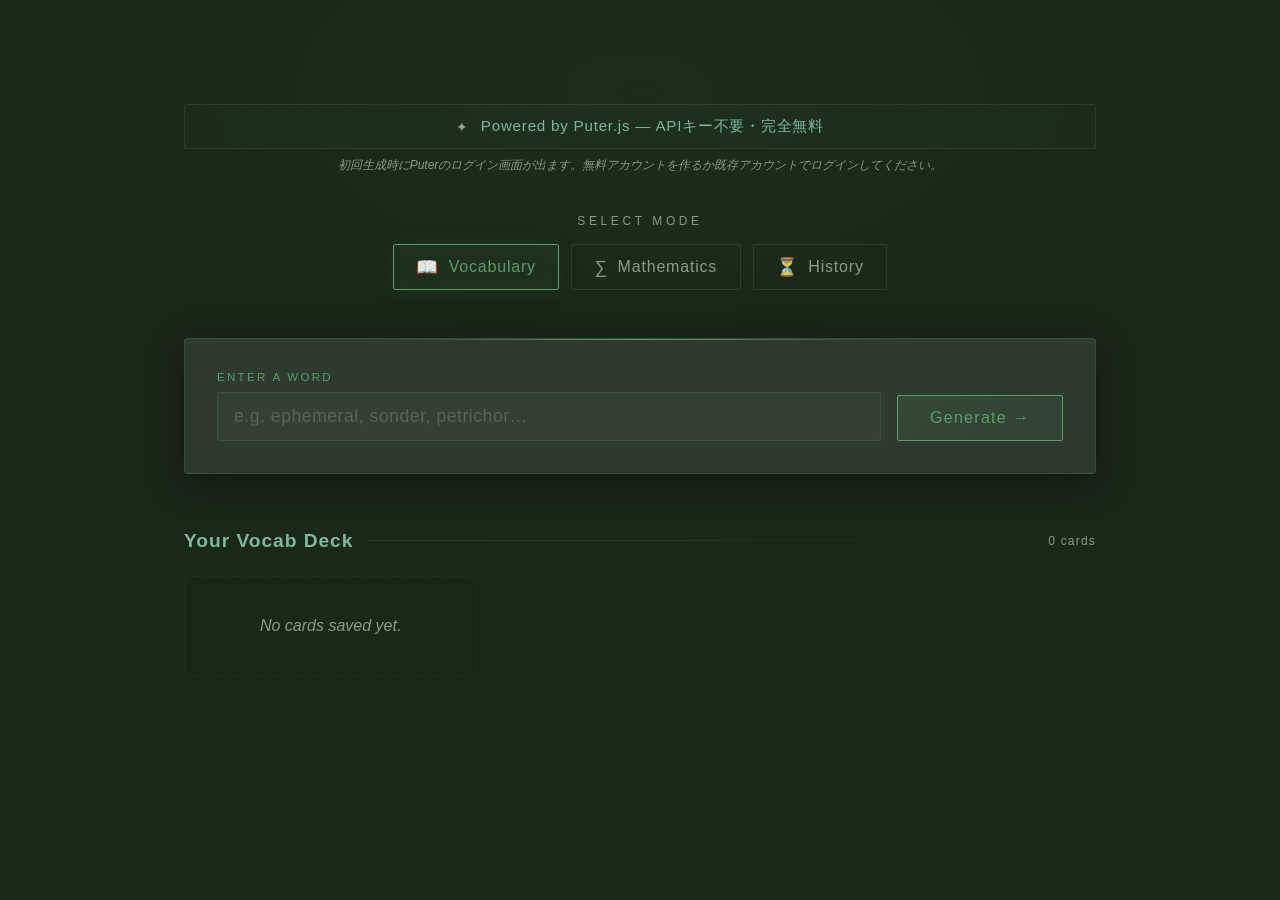
==== commit 4794e105: "Update print statement from 'Hello' to 'Goodbye'" ====
--- a/index.html
+++ b/index.html
@@ -3,974 +3,975 @@
 <head>
 <meta charset="UTF-8">
 <meta name="viewport" content="width=device-width, initial-scale=1.0">
-<title>Mnemo — AI Flashcards</title>
-<link href="https://fonts.googleapis.com/css2?family=Playfair+Display:ital,wght@0,400;0,600;0,700;1,400;1,600&family=Crimson+Pro:ital,wght@0,300;0,400;0,500;1,300;1,400&family=JetBrains+Mono:wght@300;400&display=swap" rel="stylesheet">
+<title>VMC Flashcards</title>
+<link href="https://fonts.googleapis.com/css2?family=JetBrains+Mono:wght@300;400&display=swap" rel="stylesheet">
 <script src="https://js.puter.com/v2/" defer></script>
 <script src="https://cdnjs.cloudflare.com/ajax/libs/gsap/3.12.2/gsap.min.js" defer></script>
 <style>
-  :root {
-    --ink: #0d0f1a;
-    --parchment: #f5f0e8;
-    --navy: #111827;
-    --deep: #0a0c14;
-    --gold: #c9a84c;
-    --gold-light: #e8cc80;
-    --amber: #d4853a;
-    --teal: #4a9b8e;
-    --crimson: #8b2635;
-    --muted: #6b7280;
-    --card-bg: #14172a;
-    --card-border: rgba(201,168,76,0.2);
-    --glow: rgba(201,168,76,0.08);
-  }
-
-  * { margin: 0; padding: 0; box-sizing: border-box; }
-
-  body {
-    font-family: 'Crimson Pro', Georgia, serif;
-    background: var(--deep);
-    color: var(--parchment);
-    min-height: 100vh;
-    overflow-x: hidden;
-  }
-
-  /* Noise texture overlay */
-  body::before {
-    content: '';
-    position: fixed;
-    inset: 0;
-    background-image: url("data:image/svg+xml,%3Csvg viewBox='0 0 256 256' xmlns='http://www.w3.org/2000/svg'%3E%3Cfilter id='noise'%3E%3CfeTurbulence type='fractalNoise' baseFrequency='0.9' numOctaves='4' stitchTiles='stitch'/%3E%3C/filter%3E%3Crect width='100%25' height='100%25' filter='url(%23noise)' opacity='0.04'/%3E%3C/svg%3E");
-    pointer-events: none;
-    z-index: 1000;
-    opacity: 0.6;
-  }
-
-  /* Radial glow */
-  body::after {
-    content: '';
-    position: fixed;
-    top: -20%;
-    left: 50%;
-    transform: translateX(-50%);
-    width: 80vw;
-    height: 60vh;
-    background: radial-gradient(ellipse, rgba(201,168,76,0.04) 0%, transparent 70%);
-    pointer-events: none;
-  }
-
-  /* ─── HEADER ─── */
-  header {
-    text-align: center;
-    padding: 3rem 2rem 2rem;
-    position: relative;
-  }
-
-  .logo {
-    font-family: 'Playfair Display', serif;
-    font-size: clamp(2.2rem, 5vw, 3.5rem);
-    font-weight: 700;
-    letter-spacing: 0.08em;
-    color: var(--gold);
-    text-shadow: 0 0 40px rgba(201,168,76,0.3);
-  }
-
-  .logo span {
-    font-style: italic;
-    color: var(--gold-light);
-  }
-
-  .tagline {
-    font-size: 1rem;
-    color: var(--muted);
-    letter-spacing: 0.25em;
-    text-transform: uppercase;
-    margin-top: 0.4rem;
-    font-weight: 300;
-  }
-
-  .divider {
-    width: 120px;
-    height: 1px;
-    background: linear-gradient(90deg, transparent, var(--gold), transparent);
-    margin: 1.5rem auto 0;
-  }
-
-  /* ─── MODE SELECTOR ─── */
-  .mode-section {
-    max-width: 960px;
-    margin: 2.5rem auto 0;
-    padding: 0 1.5rem;
-  }
-
-  .mode-label {
-    font-size: 0.75rem;
-    letter-spacing: 0.3em;
-    text-transform: uppercase;
-    color: var(--muted);
-    text-align: center;
-    margin-bottom: 1rem;
-  }
-
-  .mode-tabs {
-    display: flex;
-    gap: 0.75rem;
-    justify-content: center;
-    flex-wrap: wrap;
-  }
-
-  .mode-tab {
-    display: flex;
-    align-items: center;
-    gap: 0.6rem;
-    padding: 0.7rem 1.4rem;
-    background: transparent;
-    border: 1px solid rgba(201,168,76,0.2);
-    border-radius: 2px;
-    color: var(--muted);
-    font-family: 'Crimson Pro', serif;
-    font-size: 1rem;
-    letter-spacing: 0.05em;
-    cursor: pointer;
-    transition: all 0.25s ease;
-    position: relative;
-    overflow: hidden;
-  }
-
-  .mode-tab::before {
-    content: '';
-    position: absolute;
-    inset: 0;
-    background: var(--glow);
-    opacity: 0;
-    transition: opacity 0.25s;
-  }
-
-  .mode-tab:hover { color: var(--gold-light); border-color: rgba(201,168,76,0.5); }
-  .mode-tab:hover::before { opacity: 1; }
-
-  .mode-tab.active {
-    color: var(--gold);
-    border-color: var(--gold);
-    background: rgba(201,168,76,0.07);
-    box-shadow: 0 0 20px rgba(201,168,76,0.1), inset 0 0 20px rgba(201,168,76,0.05);
-  }
-
-  .tab-icon { font-size: 1.1rem; }
-
-  /* ─── MAIN AREA ─── */
-  .main {
-    max-width: 960px;
-    margin: 3rem auto;
-    padding: 0 1.5rem;
-  }
-
-  /* ─── PANELS ─── */
-  .panel { display: none; }
-  .panel.active { display: block; }
-
-  /* ─── FLASHCARD CREATOR ─── */
-  .creator-card {
-    background: var(--card-bg);
-    border: 1px solid var(--card-border);
-    border-radius: 4px;
-    padding: 2rem;
-    box-shadow: 0 8px 40px rgba(0,0,0,0.4);
-    position: relative;
-  }
-
-  .creator-card::before {
-    content: '';
-    position: absolute;
-    top: 0; left: 20%; right: 20%;
-    height: 1px;
-    background: linear-gradient(90deg, transparent, var(--gold), transparent);
-  }
-
-  .input-row {
-    display: flex;
-    gap: 1rem;
-    align-items: flex-end;
-  }
-
-  .input-group {
-    flex: 1;
-  }
-
-  .input-label {
-    display: block;
-    font-size: 0.72rem;
-    letter-spacing: 0.2em;
-    text-transform: uppercase;
-    color: var(--gold);
-    margin-bottom: 0.6rem;
-  }
-
-  .text-input {
-    width: 100%;
-    background: rgba(255,255,255,0.03);
-    border: 1px solid rgba(201,168,76,0.2);
-    border-radius: 2px;
-    padding: 0.8rem 1rem;
-    color: var(--parchment);
-    font-family: 'Crimson Pro', serif;
-    font-size: 1.1rem;
-    letter-spacing: 0.03em;
-    outline: none;
-    transition: all 0.2s;
-  }
-
-  .text-input:focus {
-    border-color: var(--gold);
-    background: rgba(201,168,76,0.04);
-    box-shadow: 0 0 0 3px rgba(201,168,76,0.08);
-  }
-
-  .text-input::placeholder { color: rgba(245,240,232,0.2); }
-
-  .generate-btn {
-    padding: 0.8rem 2rem;
-    background: linear-gradient(135deg, rgba(201,168,76,0.15), rgba(201,168,76,0.08));
-    border: 1px solid var(--gold);
-    border-radius: 2px;
-    color: var(--gold);
-    font-family: 'Playfair Display', serif;
-    font-size: 1rem;
-    letter-spacing: 0.08em;
-    cursor: pointer;
-    transition: all 0.25s;
-    white-space: nowrap;
-    position: relative;
-    overflow: hidden;
-  }
-
-  .generate-btn::before {
-    content: '';
-    position: absolute;
-    inset: 0;
-    background: linear-gradient(135deg, rgba(201,168,76,0.2), rgba(201,168,76,0.05));
-    opacity: 0;
-    transition: opacity 0.25s;
-  }
-
-  .generate-btn:hover { box-shadow: 0 0 25px rgba(201,168,76,0.2); transform: translateY(-1px); }
-  .generate-btn:hover::before { opacity: 1; }
-  .generate-btn:active { transform: translateY(0); }
-  .generate-btn:disabled { opacity: 0.4; cursor: not-allowed; transform: none; }
-
-  /* ─── FLASHCARD FLIP ─── */
-  .card-scene {
-    perspective: 1200px;
-    width: 100%;
-    max-width: 680px;
-    margin: 2.5rem auto 0;
-    height: 380px;
-  }
-
-  .card-wrap {
-    width: 100%;
-    height: 100%;
-    position: relative;
-    transform-style: preserve-3d;
-    transition: transform 0.7s cubic-bezier(0.4,0.2,0.2,1);
-    cursor: pointer;
-  }
-
-  .card-wrap.flipped { transform: rotateY(180deg); }
-
-  .card-face {
-    position: absolute;
-    inset: 0;
-    backface-visibility: hidden;
-    border-radius: 4px;
-    display: flex;
-    flex-direction: column;
-    justify-content: center;
-    align-items: center;
-    padding: 2.5rem;
-    overflow: hidden;
-  }
-
-  .card-front {
-    background: var(--card-bg);
-    border: 1px solid var(--card-border);
-    box-shadow: 0 20px 60px rgba(0,0,0,0.5);
-  }
-
-  .card-front::after {
-    content: '';
-    position: absolute;
-    bottom: 0; left: 0; right: 0;
-    height: 2px;
-    background: linear-gradient(90deg, transparent, var(--gold), transparent);
-  }
-
-  .card-back {
-    background: linear-gradient(160deg, #12172b 0%, #0e1220 100%);
-    border: 1px solid rgba(201,168,76,0.3);
-    transform: rotateY(180deg);
-    box-shadow: 0 20px 60px rgba(0,0,0,0.5);
-    overflow-y: auto;
-    align-items: flex-start;
-    justify-content: flex-start;
-  }
-
-  .card-mode-badge {
-    position: absolute;
-    top: 1rem;
-    right: 1rem;
-    font-size: 0.65rem;
-    letter-spacing: 0.2em;
-    text-transform: uppercase;
-    color: var(--gold);
-    opacity: 0.5;
-  }
-
-  .card-front-word {
-    font-family: 'Playfair Display', serif;
-    font-size: clamp(1.8rem, 4vw, 2.8rem);
-    font-weight: 600;
-    color: var(--parchment);
-    text-align: center;
-    line-height: 1.2;
-  }
-
-  .card-front-sub {
-    margin-top: 0.8rem;
-    font-size: 0.85rem;
-    color: var(--muted);
-    letter-spacing: 0.15em;
-    text-transform: uppercase;
-  }
-
-  .flip-hint {
-    position: absolute;
-    bottom: 1.2rem;
-    font-size: 0.75rem;
-    color: var(--muted);
-    letter-spacing: 0.1em;
-    display: flex;
-    align-items: center;
-    gap: 0.4rem;
-    opacity: 0.6;
-  }
-
-  /* ─── ANSWER CONTENT ─── */
-  .answer-content { width: 100%; }
-
-  .answer-section {
-    margin-bottom: 1.2rem;
-    padding-bottom: 1.2rem;
-    border-bottom: 1px solid rgba(201,168,76,0.1);
-  }
-
-  .answer-section:last-child { border-bottom: none; margin-bottom: 0; padding-bottom: 0; }
-
-  .answer-section-title {
-    font-size: 0.65rem;
-    letter-spacing: 0.25em;
-    text-transform: uppercase;
-    color: var(--gold);
-    margin-bottom: 0.45rem;
-    font-family: 'Crimson Pro', serif;
-    font-weight: 500;
-  }
-
-  .answer-section-body {
-    font-size: 1rem;
-    color: var(--parchment);
-    line-height: 1.65;
-    font-style: normal;
-  }
-
-  .answer-section-body em { font-style: italic; color: var(--gold-light); }
-  .answer-section-body strong { font-weight: 600; color: #fff; }
-
-  /* Math formula styling */
-  .formula-display {
-    font-family: 'JetBrains Mono', monospace;
-    font-size: 1.05rem;
-    background: rgba(74,155,142,0.1);
-    border: 1px solid rgba(74,155,142,0.3);
-    border-radius: 3px;
-    padding: 0.9rem 1.2rem;
-    color: #7dd3c8;
-    line-height: 1.6;
-    word-break: break-word;
-  }
-
-  /* ─── LOADING ─── */
-  .loading-overlay {
-    display: none;
-    position: absolute;
-    inset: 0;
-    background: rgba(10,12,20,0.85);
-    border-radius: 4px;
-    justify-content: center;
-    align-items: center;
-    flex-direction: column;
-    gap: 1rem;
-    z-index: 10;
-  }
-
-  .loading-overlay.active { display: flex; }
-
-  .spinner {
-    width: 36px;
-    height: 36px;
-    border: 2px solid rgba(201,168,76,0.15);
-    border-top-color: var(--gold);
-    border-radius: 50%;
-    animation: spin 0.9s linear infinite;
-  }
-
-  @keyframes spin { to { transform: rotate(360deg); } }
-
-  .loading-text {
-    font-size: 0.8rem;
-    letter-spacing: 0.2em;
-    text-transform: uppercase;
-    color: var(--muted);
-  }
-
-  /* ─── DECK (saved cards) ─── */
-  .deck-section {
-    margin-top: 3.5rem;
-  }
-
-  .section-header {
-    display: flex;
-    align-items: center;
-    gap: 1rem;
-    margin-bottom: 1.5rem;
-  }
-
-  .section-title {
-    font-family: 'Playfair Display', serif;
-    font-size: 1.2rem;
-    color: var(--gold-light);
-    letter-spacing: 0.05em;
-  }
-
-  .section-line {
-    flex: 1;
-    height: 1px;
-    background: linear-gradient(90deg, rgba(201,168,76,0.2), transparent);
-  }
-
-  .deck-count {
-    font-size: 0.75rem;
-    color: var(--muted);
-    letter-spacing: 0.1em;
-  }
-
-  .deck-grid {
-    display: grid;
-    grid-template-columns: repeat(auto-fill, minmax(260px, 1fr));
-    gap: 1rem;
-  }
-
-  .deck-item {
-    background: rgba(20,23,42,0.8);
-    border: 1px solid rgba(201,168,76,0.12);
-    border-radius: 3px;
-    padding: 1.2rem 1.4rem;
-    cursor: pointer;
-    transition: all 0.2s;
-    position: relative;
-    overflow: hidden;
-  }
-
-  .deck-item::before {
-    content: '';
-    position: absolute;
-    left: 0; top: 0; bottom: 0;
-    width: 3px;
-    background: var(--gold);
-    opacity: 0.4;
-    transition: opacity 0.2s;
-  }
-
-  .deck-item:hover { border-color: rgba(201,168,76,0.35); transform: translateY(-2px); }
-  .deck-item:hover::before { opacity: 0.9; }
-
-  .deck-item-mode {
-    font-size: 0.62rem;
-    letter-spacing: 0.2em;
-    text-transform: uppercase;
-    color: var(--muted);
-    margin-bottom: 0.35rem;
-  }
-
-  .deck-item-word {
-    font-family: 'Playfair Display', serif;
-    font-size: 1.15rem;
-    color: var(--parchment);
-  }
-
-  .deck-item-delete {
-    position: absolute;
-    top: 0.8rem;
-    right: 0.8rem;
-    width: 22px;
-    height: 22px;
-    border: none;
-    background: transparent;
-    color: rgba(139,38,53,0.5);
-    cursor: pointer;
-    font-size: 1rem;
-    line-height: 1;
-    transition: color 0.2s;
-    display: flex; align-items: center; justify-content: center;
-    border-radius: 2px;
-  }
-
-  .deck-item-delete:hover { color: var(--crimson); background: rgba(139,38,53,0.1); }
-
-  .empty-deck {
-    text-align: center;
-    padding: 2.5rem;
-    color: var(--muted);
-    font-style: italic;
-    font-size: 1rem;
-    border: 1px dashed rgba(201,168,76,0.1);
-    border-radius: 3px;
-  }
-
-  /* ─── TIMETABLE (History mode) ─── */
-  .timetable-toggle {
-    display: flex;
-    gap: 0.5rem;
-    margin-bottom: 2rem;
-  }
-
-  .sub-tab {
-    padding: 0.5rem 1.2rem;
-    background: transparent;
-    border: 1px solid rgba(201,168,76,0.15);
-    border-radius: 2px;
-    color: var(--muted);
-    font-family: 'Crimson Pro', serif;
-    font-size: 0.9rem;
-    letter-spacing: 0.08em;
-    cursor: pointer;
-    transition: all 0.2s;
-  }
-
-  .sub-tab.active { color: var(--gold); border-color: var(--gold); background: rgba(201,168,76,0.07); }
-  .sub-tab:hover:not(.active) { color: var(--parchment); border-color: rgba(201,168,76,0.3); }
-
-  /* ─── TIMELINE ─── */
-  .timeline {
-    position: relative;
-    padding-left: 2rem;
-  }
-
-  .timeline::before {
-    content: '';
-    position: absolute;
-    left: 0; top: 0; bottom: 0;
-    width: 1px;
-    background: linear-gradient(180deg, var(--gold), transparent);
-    opacity: 0.3;
-  }
-
-  .timeline-item {
-    position: relative;
-    margin-bottom: 2rem;
-    padding-left: 1.5rem;
-    animation: fadeIn 0.4s ease forwards;
-  }
-
-  @keyframes fadeIn { from { opacity: 0; transform: translateY(8px); } to { opacity: 1; transform: none; } }
-
-  .timeline-dot {
-    position: absolute;
-    left: -2.35rem;
-    top: 0.3rem;
-    width: 10px;
-    height: 10px;
-    border-radius: 50%;
-    background: var(--gold);
-    box-shadow: 0 0 10px rgba(201,168,76,0.5);
-  }
-
-  .timeline-date {
-    font-family: 'JetBrains Mono', monospace;
-    font-size: 0.78rem;
-    color: var(--gold);
-    letter-spacing: 0.1em;
-    margin-bottom: 0.3rem;
-  }
-
-  .timeline-event {
-    font-family: 'Playfair Display', serif;
-    font-size: 1.1rem;
-    color: var(--parchment);
-    margin-bottom: 0.3rem;
-  }
-
-  .timeline-detail {
-    font-size: 0.92rem;
-    color: var(--muted);
-    line-height: 1.5;
-  }
-
-  .empty-timeline {
-    text-align: center;
-    padding: 3rem 2rem;
-    color: var(--muted);
-    font-style: italic;
-    border: 1px dashed rgba(201,168,76,0.1);
-    border-radius: 3px;
-    font-size: 1rem;
-  }
-
-  /* ─── SAVE BUTTON ─── */
-  .card-actions {
-    display: flex;
-    justify-content: center;
-    gap: 1rem;
-    margin-top: 1.5rem;
-  }
-
-  .save-btn {
-    padding: 0.55rem 1.5rem;
-    background: transparent;
-    border: 1px solid rgba(201,168,76,0.3);
-    border-radius: 2px;
-    color: var(--muted);
-    font-family: 'Crimson Pro', serif;
-    font-size: 0.9rem;
-    letter-spacing: 0.08em;
-    cursor: pointer;
-    transition: all 0.2s;
-  }
-
-  .save-btn:hover { color: var(--gold); border-color: var(--gold); }
-  .save-btn:disabled { opacity: 0.3; cursor: not-allowed; }
-
-  /* ─── ERROR ─── */
-  .error-msg {
-    margin-top: 1rem;
-    padding: 0.75rem 1rem;
-    background: rgba(139,38,53,0.1);
-    border: 1px solid rgba(139,38,53,0.3);
-    border-radius: 2px;
-    color: #e07b8a;
-    font-size: 0.9rem;
-    display: none;
-  }
-
-  .error-msg.active { display: block; }
-
-  /* ─── API KEY BAR ─── */
-  .apikey-bar {
-    max-width: 960px;
-    margin: 1.5rem auto 0;
-    padding: 0 1.5rem;
-  }
-
-  .apikey-inner {
-    display: flex;
-    align-items: center;
-    gap: 0.75rem;
-    background: rgba(201,168,76,0.04);
-    border: 1px solid rgba(201,168,76,0.18);
-    border-radius: 3px;
-    padding: 0.7rem 1rem;
-  }
-
-  .apikey-icon { font-size: 0.9rem; opacity: 0.6; flex-shrink: 0; }
-
-  .apikey-input {
-    flex: 1;
-    background: transparent;
-    border: none;
-    outline: none;
-    color: var(--parchment);
-    font-family: 'JetBrains Mono', monospace;
-    font-size: 0.82rem;
-    letter-spacing: 0.04em;
-    min-width: 0;
-  }
-
-  .apikey-input::placeholder { color: rgba(245,240,232,0.2); }
-
-  .apikey-toggle {
-    background: transparent;
-    border: none;
-    color: var(--muted);
-    cursor: pointer;
-    font-size: 0.85rem;
-    padding: 0 0.2rem;
-    flex-shrink: 0;
-    transition: color 0.2s;
-  }
-
-  .apikey-toggle:hover { color: var(--gold); }
-
-  .apikey-status {
-    font-size: 0.72rem;
-    letter-spacing: 0.12em;
-    flex-shrink: 0;
-    padding: 0.2rem 0.6rem;
-    border-radius: 2px;
-    font-family: 'Crimson Pro', serif;
-  }
-
-  .apikey-status.set {
-    color: #6fcf8a;
-    background: rgba(111,207,138,0.1);
-    border: 1px solid rgba(111,207,138,0.2);
-  }
-
-  .apikey-status.unset {
-    color: var(--muted);
-    background: transparent;
-    border: 1px solid rgba(107,114,128,0.2);
-  }
-
-  .apikey-hint {
-    text-align: center;
-    font-size: 0.75rem;
-    color: var(--muted);
-    margin-top: 0.5rem;
-    font-style: italic;
-  }
-
-  .apikey-hint a { color: var(--gold); opacity: 0.7; text-decoration: none; }
-  .apikey-hint a:hover { opacity: 1; }
-
-  /* ─── RESPONSIVE ─── */
-  @media (max-width: 640px) {
-    .input-row { flex-direction: column; }
-    .card-scene { height: 420px; }
-    .card-face { padding: 1.5rem; }
-    .mode-tab { padding: 0.6rem 1rem; font-size: 0.9rem; }
-  }
+    :root {
+        --ink: #0d0f1a;
+        --parchment: #f5f0e8;
+        --navy: #111827;
+        --deep: #1a2818;
+        --gold: #5a9d6b;
+        --gold-light: #7eb89d;
+        --amber: #6ba87a;
+        --teal: #5a9d6b;
+        --crimson: #5a6b5a;
+        --muted: #8a9b8a;
+        --card-bg: #2d3a2d;
+        --card-border: rgba(90,157,107,0.2);
+        --glow: rgba(90,157,107,0.08);
+    }
+
+    * { margin: 0; padding: 0; box-sizing: border-box; }
+
+    body {
+        font-family: Helvetica, Arial, sans-serif;
+        background: var(--deep);
+        color: var(--parchment);
+        min-height: 100vh;
+        overflow-x: hidden;
+    }
+
+    body::before {
+        content: '';
+        position: fixed;
+        inset: 0;
+        background: none;
+        pointer-events: none;
+        z-index: 1000;
+        opacity: 0;
+    }
+
+    body::after {
+        content: '';
+        position: fixed;
+        top: -20%;
+        left: 50%;
+        transform: translateX(-50%);
+        width: 80vw;
+        height: 60vh;
+        background: radial-gradient(ellipse, rgba(90,157,107,0.04) 0%, transparent 70%);
+        pointer-events: none;
+    }
+
+    /* ─── HEADER ─── */
+    header {
+        text-align: center;
+        padding: 3rem 2rem 2rem;
+        position: relative;
+    }
+
+    .logo {
+        font-family: Helvetica, Arial, sans-serif;
+        font-size: clamp(2.2rem, 5vw, 3.5rem);
+        font-weight: 700;
+        letter-spacing: 0.08em;
+        color: var(--gold);
+        text-shadow: 0 0 40px rgba(90,157,107,0.3);
+        display: none;
+    }
+
+    .logo span {
+        font-style: italic;
+        color: var(--gold-light);
+    }
+
+    .tagline {
+        font-size: 1rem;
+        color: var(--muted);
+        letter-spacing: 0.25em;
+        text-transform: uppercase;
+        margin-top: 0.4rem;
+        font-weight: 300;
+        display: none;
+    }
+
+    .divider {
+        width: 120px;
+        height: 1px;
+        background: linear-gradient(90deg, transparent, var(--gold), transparent);
+        margin: 1.5rem auto 0;
+        display: none;
+    }
+
+    /* ─── MODE SELECTOR ─── */
+    .mode-section {
+        max-width: 960px;
+        margin: 2.5rem auto 0;
+        padding: 0 1.5rem;
+    }
+
+    .mode-label {
+        font-size: 0.75rem;
+        letter-spacing: 0.3em;
+        text-transform: uppercase;
+        color: var(--muted);
+        text-align: center;
+        margin-bottom: 1rem;
+    }
+
+    .mode-tabs {
+        display: flex;
+        gap: 0.75rem;
+        justify-content: center;
+        flex-wrap: wrap;
+    }
+
+    .mode-tab {
+        display: flex;
+        align-items: center;
+        gap: 0.6rem;
+        padding: 0.7rem 1.4rem;
+        background: transparent;
+        border: 1px solid rgba(90,157,107,0.2);
+        border-radius: 2px;
+        color: var(--muted);
+        font-family: Helvetica, Arial, sans-serif;
+        font-size: 1rem;
+        letter-spacing: 0.05em;
+        cursor: pointer;
+        transition: all 0.25s ease;
+        position: relative;
+        overflow: hidden;
+    }
+
+    .mode-tab::before {
+        content: '';
+        position: absolute;
+        inset: 0;
+        background: var(--glow);
+        opacity: 0;
+        transition: opacity 0.25s;
+    }
+
+    .mode-tab:hover { color: var(--gold-light); border-color: rgba(90,157,107,0.5); }
+    .mode-tab:hover::before { opacity: 1; }
+
+    .mode-tab.active {
+        color: var(--gold);
+        border-color: var(--gold);
+        background: rgba(90,157,107,0.07);
+        box-shadow: 0 0 20px rgba(90,157,107,0.1), inset 0 0 20px rgba(90,157,107,0.05);
+    }
+
+    .tab-icon { font-size: 1.1rem; }
+
+    /* ─── MAIN AREA ─── */
+    .main {
+        max-width: 960px;
+        margin: 3rem auto;
+        padding: 0 1.5rem;
+    }
+
+    /* ─── PANELS ─── */
+    .panel { display: none; }
+    .panel.active { display: block; }
+
+    /* ─── FLASHCARD CREATOR ─── */
+    .creator-card {
+        background: var(--card-bg);
+        border: 1px solid var(--card-border);
+        border-radius: 4px;
+        padding: 2rem;
+        box-shadow: 0 8px 40px rgba(0,0,0,0.4);
+        position: relative;
+    }
+
+    .creator-card::before {
+        content: '';
+        position: absolute;
+        top: 0; left: 20%; right: 20%;
+        height: 1px;
+        background: linear-gradient(90deg, transparent, var(--gold), transparent);
+    }
+
+    .input-row {
+        display: flex;
+        gap: 1rem;
+        align-items: flex-end;
+    }
+
+    .input-group {
+        flex: 1;
+    }
+
+    .input-label {
+        display: block;
+        font-size: 0.72rem;
+        letter-spacing: 0.2em;
+        text-transform: uppercase;
+        color: var(--gold);
+        margin-bottom: 0.6rem;
+    }
+
+    .text-input {
+        width: 100%;
+        background: rgba(255,255,255,0.03);
+        border: 1px solid rgba(90,157,107,0.2);
+        border-radius: 2px;
+        padding: 0.8rem 1rem;
+        color: var(--parchment);
+        font-family: Helvetica, Arial, sans-serif;
+        font-size: 1.1rem;
+        letter-spacing: 0.03em;
+        outline: none;
+        transition: all 0.2s;
+    }
+
+    .text-input:focus {
+        border-color: var(--gold);
+        background: rgba(90,157,107,0.04);
+        box-shadow: 0 0 0 3px rgba(90,157,107,0.08);
+    }
+
+    .text-input::placeholder { color: rgba(245,240,232,0.2); }
+
+    .generate-btn {
+        padding: 0.8rem 2rem;
+        background: linear-gradient(135deg, rgba(90,157,107,0.15), rgba(90,157,107,0.08));
+        border: 1px solid var(--gold);
+        border-radius: 2px;
+        color: var(--gold);
+        font-family: Helvetica, Arial, sans-serif;
+        font-size: 1rem;
+        letter-spacing: 0.08em;
+        cursor: pointer;
+        transition: all 0.25s;
+        white-space: nowrap;
+        position: relative;
+        overflow: hidden;
+    }
+
+    .generate-btn::before {
+        content: '';
+        position: absolute;
+        inset: 0;
+        background: linear-gradient(135deg, rgba(90,157,107,0.2), rgba(90,157,107,0.05));
+        opacity: 0;
+        transition: opacity 0.25s;
+    }
+
+    .generate-btn:hover { box-shadow: 0 0 25px rgba(90,157,107,0.2); transform: translateY(-1px); }
+    .generate-btn:hover::before { opacity: 1; }
+    .generate-btn:active { transform: translateY(0); }
+    .generate-btn:disabled { opacity: 0.4; cursor: not-allowed; transform: none; }
+
+    /* ─── FLASHCARD FLIP ─── */
+    .card-scene {
+        perspective: 1200px;
+        width: 100%;
+        max-width: 680px;
+        margin: 2.5rem auto 0;
+        height: 380px;
+    }
+
+    .card-wrap {
+        width: 100%;
+        height: 100%;
+        position: relative;
+        transform-style: preserve-3d;
+        transition: transform 0.7s cubic-bezier(0.4,0.2,0.2,1);
+        cursor: pointer;
+    }
+
+    .card-wrap.flipped { transform: rotateY(180deg); }
+
+    .card-face {
+        position: absolute;
+        inset: 0;
+        backface-visibility: hidden;
+        border-radius: 4px;
+        display: flex;
+        flex-direction: column;
+        justify-content: center;
+        align-items: center;
+        padding: 2.5rem;
+        overflow: hidden;
+    }
+
+    .card-front {
+        background: var(--card-bg);
+        border: 1px solid var(--card-border);
+        box-shadow: 0 20px 60px rgba(0,0,0,0.5);
+    }
+
+    .card-front::after {
+        content: '';
+        position: absolute;
+        bottom: 0; left: 0; right: 0;
+        height: 2px;
+        background: linear-gradient(90deg, transparent, var(--gold), transparent);
+    }
+
+    .card-back {
+        background: linear-gradient(160deg, #2d3a2d 0%, #24302a 100%);
+        border: 1px solid rgba(90,157,107,0.3);
+        transform: rotateY(180deg);
+        box-shadow: 0 20px 60px rgba(0,0,0,0.5);
+        overflow-y: auto;
+        align-items: flex-start;
+        justify-content: flex-start;
+    }
+
+    .card-mode-badge {
+        position: absolute;
+        top: 1rem;
+        right: 1rem;
+        font-size: 0.65rem;
+        letter-spacing: 0.2em;
+        text-transform: uppercase;
+        color: var(--gold);
+        opacity: 0.5;
+    }
+
+    .card-front-word {
+        font-family: Helvetica, Arial, sans-serif;
+        font-size: clamp(1.8rem, 4vw, 2.8rem);
+        font-weight: 600;
+        color: var(--parchment);
+        text-align: center;
+        line-height: 1.2;
+    }
+
+    .card-front-sub {
+        margin-top: 0.8rem;
+        font-size: 0.85rem;
+        color: var(--muted);
+        letter-spacing: 0.15em;
+        text-transform: uppercase;
+    }
+
+    .flip-hint {
+        position: absolute;
+        bottom: 1.2rem;
+        font-size: 0.75rem;
+        color: var(--muted);
+        letter-spacing: 0.1em;
+        display: flex;
+        align-items: center;
+        gap: 0.4rem;
+        opacity: 0.6;
+    }
+
+    /* ─── ANSWER CONTENT ─── */
+    .answer-content { width: 100%; }
+
+    .answer-section {
+        margin-bottom: 1.2rem;
+        padding-bottom: 1.2rem;
+        border-bottom: 1px solid rgba(90,157,107,0.1);
+    }
+
+    .answer-section:last-child { border-bottom: none; margin-bottom: 0; padding-bottom: 0; }
+
+    .answer-section-title {
+        font-size: 0.65rem;
+        letter-spacing: 0.25em;
+        text-transform: uppercase;
+        color: var(--gold);
+        margin-bottom: 0.45rem;
+        font-family: Helvetica, Arial, sans-serif;
+        font-weight: 500;
+    }
+
+    .answer-section-body {
+        font-size: 1rem;
+        color: var(--parchment);
+        line-height: 1.65;
+        font-style: normal;
+    }
+
+    .answer-section-body em { font-style: italic; color: var(--gold-light); }
+    .answer-section-body strong { font-weight: 600; color: #fff; }
+
+    /* Math formula styling */
+    .formula-display {
+        font-family: 'JetBrains Mono', monospace;
+        font-size: 1.05rem;
+        background: rgba(90,157,107,0.1);
+        border: 1px solid rgba(90,157,107,0.3);
+        border-radius: 3px;
+        padding: 0.9rem 1.2rem;
+        color: #7eb89d;
+        line-height: 1.6;
+        word-break: break-word;
+    }
+
+    /* ─── LOADING ─── */
+    .loading-overlay {
+        display: none;
+        position: absolute;
+        inset: 0;
+        background: rgba(26,40,24,0.85);
+        border-radius: 4px;
+        justify-content: center;
+        align-items: center;
+        flex-direction: column;
+        gap: 1rem;
+        z-index: 10;
+    }
+
+    .loading-overlay.active { display: flex; }
+
+    .spinner {
+        width: 36px;
+        height: 36px;
+        border: 2px solid rgba(90,157,107,0.15);
+        border-top-color: var(--gold);
+        border-radius: 50%;
+        animation: spin 0.9s linear infinite;
+    }
+
+    @keyframes spin { to { transform: rotate(360deg); } }
+
+    .loading-text {
+        font-size: 0.8rem;
+        letter-spacing: 0.2em;
+        text-transform: uppercase;
+        color: var(--muted);
+    }
+
+    /* ─── DECK (saved cards) ─── */
+    .deck-section {
+        margin-top: 3.5rem;
+    }
+
+    .section-header {
+        display: flex;
+        align-items: center;
+        gap: 1rem;
+        margin-bottom: 1.5rem;
+    }
+
+    .section-title {
+        font-family: Helvetica, Arial, sans-serif;
+        font-size: 1.2rem;
+        color: var(--gold-light);
+        letter-spacing: 0.05em;
+    }
+
+    .section-line {
+        flex: 1;
+        height: 1px;
+        background: linear-gradient(90deg, rgba(90,157,107,0.2), transparent);
+    }
+
+    .deck-count {
+        font-size: 0.75rem;
+        color: var(--muted);
+        letter-spacing: 0.1em;
+    }
+
+    .deck-grid {
+        display: grid;
+        grid-template-columns: repeat(auto-fill, minmax(260px, 1fr));
+        gap: 1rem;
+    }
+
+    .deck-item {
+        background: rgba(45,58,45,0.8);
+        border: 1px solid rgba(90,157,107,0.12);
+        border-radius: 3px;
+        padding: 1.2rem 1.4rem;
+        cursor: pointer;
+        transition: all 0.2s;
+        position: relative;
+        overflow: hidden;
+    }
+
+    .deck-item::before {
+        content: '';
+        position: absolute;
+        left: 0; top: 0; bottom: 0;
+        width: 3px;
+        background: var(--gold);
+        opacity: 0.4;
+        transition: opacity 0.2s;
+    }
+
+    .deck-item:hover { border-color: rgba(90,157,107,0.35); transform: translateY(-2px); }
+    .deck-item:hover::before { opacity: 0.9; }
+
+    .deck-item-mode {
+        font-size: 0.62rem;
+        letter-spacing: 0.2em;
+        text-transform: uppercase;
+        color: var(--muted);
+        margin-bottom: 0.35rem;
+    }
+
+    .deck-item-word {
+        font-family: Helvetica, Arial, sans-serif;
+        font-size: 1.15rem;
+        color: var(--parchment);
+    }
+
+    .deck-item-delete {
+        position: absolute;
+        top: 0.8rem;
+        right: 0.8rem;
+        width: 22px;
+        height: 22px;
+        border: none;
+        background: transparent;
+        color: rgba(90,107,90,0.5);
+        cursor: pointer;
+        font-size: 1rem;
+        line-height: 1;
+        transition: color 0.2s;
+        display: flex; align-items: center; justify-content: center;
+        border-radius: 2px;
+    }
+
+    .deck-item-delete:hover { color: #6b7a6b; background: rgba(90,107,90,0.1); }
+
+    .empty-deck {
+        text-align: center;
+        padding: 2.5rem;
+        color: var(--muted);
+        font-style: italic;
+        font-size: 1rem;
+        border: 1px dashed rgba(90,157,107,0.1);
+        border-radius: 3px;
+    }
+
+    /* ─── TIMETABLE (History mode) ─── */
+    .timetable-toggle {
+        display: flex;
+        gap: 0.5rem;
+        margin-bottom: 2rem;
+    }
+
+    .sub-tab {
+        padding: 0.5rem 1.2rem;
+        background: transparent;
+        border: 1px solid rgba(90,157,107,0.15);
+        border-radius: 2px;
+        color: var(--muted);
+        font-family: Helvetica, Arial, sans-serif;
+        font-size: 0.9rem;
+        letter-spacing: 0.08em;
+        cursor: pointer;
+        transition: all 0.2s;
+    }
+
+    .sub-tab.active { color: var(--gold); border-color: var(--gold); background: rgba(90,157,107,0.07); }
+    .sub-tab:hover:not(.active) { color: var(--parchment); border-color: rgba(90,157,107,0.3); }
+
+    /* ─── TIMELINE ─── */
+    .timeline {
+        position: relative;
+        padding-left: 2rem;
+    }
+
+    .timeline::before {
+        content: '';
+        position: absolute;
+        left: 0; top: 0; bottom: 0;
+        width: 1px;
+        background: linear-gradient(180deg, var(--gold), transparent);
+        opacity: 0.3;
+    }
+
+    .timeline-item {
+        position: relative;
+        margin-bottom: 2rem;
+        padding-left: 1.5rem;
+        animation: fadeIn 0.4s ease forwards;
+    }
+
+    @keyframes fadeIn { from { opacity: 0; transform: translateY(8px); } to { opacity: 1; transform: none; } }
+
+    .timeline-dot {
+        position: absolute;
+        left: -2.35rem;
+        top: 0.3rem;
+        width: 10px;
+        height: 10px;
+        border-radius: 50%;
+        background: var(--gold);
+        box-shadow: 0 0 10px rgba(90,157,107,0.5);
+    }
+
+    .timeline-date {
+        font-family: 'JetBrains Mono', monospace;
+        font-size: 0.78rem;
+        color: var(--gold);
+        letter-spacing: 0.1em;
+        margin-bottom: 0.3rem;
+    }
+
+    .timeline-event {
+        font-family: Helvetica, Arial, sans-serif;
+        font-size: 1.1rem;
+        color: var(--parchment);
+        margin-bottom: 0.3rem;
+    }
+
+    .timeline-detail {
+        font-size: 0.92rem;
+        color: var(--muted);
+        line-height: 1.5;
+    }
+
+    .empty-timeline {
+        text-align: center;
+        padding: 3rem 2rem;
+        color: var(--muted);
+        font-style: italic;
+        border: 1px dashed rgba(90,157,107,0.1);
+        border-radius: 3px;
+        font-size: 1rem;
+    }
+
+    /* ─── SAVE BUTTON ─── */
+    .card-actions {
+        display: flex;
+        justify-content: center;
+        gap: 1rem;
+        margin-top: 1.5rem;
+    }
+
+    .save-btn {
+        padding: 0.55rem 1.5rem;
+        background: transparent;
+        border: 1px solid rgba(90,157,107,0.3);
+        border-radius: 2px;
+        color: var(--muted);
+        font-family: Helvetica, Arial, sans-serif;
+        font-size: 0.9rem;
+        letter-spacing: 0.08em;
+        cursor: pointer;
+        transition: all 0.2s;
+    }
+
+    .save-btn:hover { color: var(--gold); border-color: var(--gold); }
+    .save-btn:disabled { opacity: 0.3; cursor: not-allowed; }
+
+    /* ─── ERROR ─── */
+    .error-msg {
+        margin-top: 1rem;
+        padding: 0.75rem 1rem;
+        background: rgba(90,107,90,0.1);
+        border: 1px solid rgba(90,107,90,0.3);
+        border-radius: 2px;
+        color: #a89d8a;
+        font-size: 0.9rem;
+        display: none;
+    }
+
+    .error-msg.active { display: block; }
+
+    /* ─── API KEY BAR ─── */
+    .apikey-bar {
+        max-width: 960px;
+        margin: 1.5rem auto 0;
+        padding: 0 1.5rem;
+    }
+
+    .apikey-inner {
+        display: flex;
+        align-items: center;
+        gap: 0.75rem;
+        background: rgba(90,157,107,0.04);
+        border: 1px solid rgba(90,157,107,0.18);
+        border-radius: 3px;
+        padding: 0.7rem 1rem;
+    }
+
+    .apikey-icon { font-size: 0.9rem; opacity: 0.6; flex-shrink: 0; }
+
+    .apikey-input {
+        flex: 1;
+        background: transparent;
+        border: none;
+        outline: none;
+        color: var(--parchment);
+        font-family: 'JetBrains Mono', monospace;
+        font-size: 0.82rem;
+        letter-spacing: 0.04em;
+        min-width: 0;
+    }
+
+    .apikey-input::placeholder { color: rgba(245,240,232,0.2); }
+
+    .apikey-toggle {
+        background: transparent;
+        border: none;
+        color: var(--muted);
+        cursor: pointer;
+        font-size: 0.85rem;
+        padding: 0 0.2rem;
+        flex-shrink: 0;
+        transition: color 0.2s;
+    }
+
+    .apikey-toggle:hover { color: var(--gold); }
+
+    .apikey-status {
+        font-size: 0.72rem;
+        letter-spacing: 0.12em;
+        flex-shrink: 0;
+        padding: 0.2rem 0.6rem;
+        border-radius: 2px;
+        font-family: Helvetica, Arial, sans-serif;
+    }
+
+    .apikey-status.set {
+        color: #6fcf8a;
+        background: rgba(111,207,138,0.1);
+        border: 1px solid rgba(111,207,138,0.2);
+    }
+
+    .apikey-status.unset {
+        color: var(--muted);
+        background: transparent;
+        border: 1px solid rgba(138,155,138,0.2);
+    }
+
+    .apikey-hint {
+        text-align: center;
+        font-size: 0.75rem;
+        color: var(--muted);
+        margin-top: 0.5rem;
+        font-style: italic;
+    }
+
+    .apikey-hint a { color: var(--gold); opacity: 0.7; text-decoration: none; }
+    .apikey-hint a:hover { opacity: 1; }
+
+    /* ─── RESPONSIVE ─── */
+    @media (max-width: 640px) {
+        .input-row { flex-direction: column; }
+        .card-scene { height: 420px; }
+        .card-face { padding: 1.5rem; }
+        .mode-tab { padding: 0.6rem 1rem; font-size: 0.9rem; }
+    }
 </style>
 </head>
 <body>
 
 <header>
-  <div class="logo">M<span>nemo</span></div>
-  <p class="tagline">AI-Powered Study Cards</p>
-  <div class="divider"></div>
+    <div class="logo">VMC Flashcards</div>
+    <p class="tagline">Study smarter</p>
+    <div class="divider"></div>
 </header>
 
 <div class="apikey-bar">
-  <div class="apikey-inner" style="justify-content:center; gap:0.8rem;">
-    <span class="apikey-icon">✦</span>
-    <span style="font-size:0.95rem; color:var(--gold-light); letter-spacing:0.05em;">Powered by Puter.js — APIキー不要・完全無料</span>
-  </div>
-  <p class="apikey-hint">初回生成時にPuterのログイン画面が出ます。無料アカウントを作るか既存アカウントでログインしてください。</p>
+    <div class="apikey-inner" style="justify-content:center; gap:0.8rem;">
+        <span class="apikey-icon">✦</span>
+        <span style="font-size:0.95rem; color:var(--gold-light); letter-spacing:0.05em;">Powered by Puter.js — APIキー不要・完全無料</span>
+    </div>
+    <p class="apikey-hint">初回生成時にPuterのログイン画面が出ます。無料アカウントを作るか既存アカウントでログインしてください。</p>
 </div>
 
 <div class="mode-section">
-  <p class="mode-label">Select Mode</p>
-  <div class="mode-tabs">
-    <button class="mode-tab active" data-mode="vocab" onclick="switchMode('vocab')">
-      <span class="tab-icon">📖</span> Vocabulary
-    </button>
-    <button class="mode-tab" data-mode="math" onclick="switchMode('math')">
-      <span class="tab-icon">∑</span> Mathematics
-    </button>
-    <button class="mode-tab" data-mode="history" onclick="switchMode('history')">
-      <span class="tab-icon">⏳</span> History
-    </button>
-  </div>
+    <p class="mode-label">Select Mode</p>
+    <div class="mode-tabs">
+        <button class="mode-tab active" data-mode="vocab" onclick="switchMode('vocab')">
+            <span class="tab-icon">📖</span> Vocabulary
+        </button>
+        <button class="mode-tab" data-mode="math" onclick="switchMode('math')">
+            <span class="tab-icon">∑</span> Mathematics
+        </button>
+        <button class="mode-tab" data-mode="history" onclick="switchMode('history')">
+            <span class="tab-icon">⏳</span> History
+        </button>
+    </div>
 </div>
 
 <div class="main">
 
-  <!-- ══════ VOCAB PANEL ══════ -->
-  <div class="panel active" id="panel-vocab">
-    <div class="creator-card" style="position:relative">
-      <div class="loading-overlay" id="loading-vocab">
-        <div class="spinner"></div>
-        <p class="loading-text">Consulting the lexicon…</p>
-      </div>
-      <div class="input-row">
-        <div class="input-group">
-          <label class="input-label" for="vocab-input">Enter a word</label>
-          <input type="text" id="vocab-input" class="text-input" placeholder="e.g. ephemeral, sonder, petrichor…" />
-        </div>
-        <button class="generate-btn" onclick="generateVocab()">Generate →</button>
-      </div>
-      <div class="error-msg" id="error-vocab"></div>
+    <!-- ══════ VOCAB PANEL ══════ -->
+    <div class="panel active" id="panel-vocab">
+        <div class="creator-card" style="position:relative">
+            <div class="loading-overlay" id="loading-vocab">
+                <div class="spinner"></div>
+                <p class="loading-text">Consulting the lexicon…</p>
+            </div>
+            <div class="input-row">
+                <div class="input-group">
+                    <label class="input-label" for="vocab-input">Enter a word</label>
+                    <input type="text" id="vocab-input" class="text-input" placeholder="e.g. ephemeral, sonder, petrichor…" />
+                </div>
+                <button class="generate-btn" onclick="generateVocab()">Generate →</button>
+            </div>
+            <div class="error-msg" id="error-vocab"></div>
+        </div>
+
+        <div id="card-area-vocab" style="display:none">
+            <div class="card-scene">
+                <div class="card-wrap" id="card-vocab" onclick="flipCard('vocab')">
+                    <div class="card-face card-front">
+                        <span class="card-mode-badge">Vocabulary</span>
+                        <p class="card-front-word" id="card-vocab-word">—</p>
+                        <p class="card-front-sub">Click to reveal</p>
+                        <span class="flip-hint">↻ flip</span>
+                    </div>
+                    <div class="card-face card-back">
+                        <span class="card-mode-badge">Vocabulary</span>
+                        <div class="answer-content" id="card-vocab-back"></div>
+                    </div>
+                </div>
+            </div>
+            <div class="card-actions">
+                <button class="save-btn" id="save-vocab-btn" onclick="saveCard('vocab')">＋ Save to Deck</button>
+            </div>
+        </div>
+
+        <div class="deck-section">
+            <div class="section-header">
+                <h2 class="section-title">Your Vocab Deck</h2>
+                <div class="section-line"></div>
+                <span class="deck-count" id="vocab-deck-count">0 cards</span>
+            </div>
+            <div class="deck-grid" id="vocab-deck"></div>
+        </div>
     </div>
 
-    <div id="card-area-vocab" style="display:none">
-      <div class="card-scene">
-        <div class="card-wrap" id="card-vocab" onclick="flipCard('vocab')">
-          <div class="card-face card-front">
-            <span class="card-mode-badge">Vocabulary</span>
-            <p class="card-front-word" id="card-vocab-word">—</p>
-            <p class="card-front-sub">Click to reveal</p>
-            <span class="flip-hint">↻ flip</span>
-          </div>
-          <div class="card-face card-back">
-            <span class="card-mode-badge">Vocabulary</span>
-            <div class="answer-content" id="card-vocab-back"></div>
-          </div>
-        </div>
-      </div>
-      <div class="card-actions">
-        <button class="save-btn" id="save-vocab-btn" onclick="saveCard('vocab')">＋ Save to Deck</button>
-      </div>
+    <!-- ══════ MATH PANEL ══════ -->
+    <div class="panel" id="panel-math">
+        <div class="creator-card" style="position:relative">
+            <div class="loading-overlay" id="loading-math">
+                <div class="spinner"></div>
+                <p class="loading-text">Deriving the formula…</p>
+            </div>
+            <div class="input-row">
+                <div class="input-group">
+                    <label class="input-label" for="math-input">Theorem or formula name</label>
+                    <input type="text" id="math-input" class="text-input" placeholder="e.g. Pythagorean theorem, Euler's identity…" />
+                </div>
+                <button class="generate-btn" onclick="generateMath()">Generate →</button>
+            </div>
+            <div class="error-msg" id="error-math"></div>
+        </div>
+
+        <div id="card-area-math" style="display:none">
+            <div class="card-scene">
+                <div class="card-wrap" id="card-math" onclick="flipCard('math')">
+                    <div class="card-face card-front">
+                        <span class="card-mode-badge">Mathematics</span>
+                        <p class="card-front-word" id="card-math-word">—</p>
+                        <p class="card-front-sub">Click to reveal formula</p>
+                        <span class="flip-hint">↻ flip</span>
+                    </div>
+                    <div class="card-face card-back">
+                        <span class="card-mode-badge">Mathematics</span>
+                        <div class="answer-content" id="card-math-back"></div>
+                    </div>
+                </div>
+            </div>
+            <div class="card-actions">
+                <button class="save-btn" id="save-math-btn" onclick="saveCard('math')">＋ Save to Deck</button>
+            </div>
+        </div>
+
+        <div class="deck-section">
+            <div class="section-header">
+                <h2 class="section-title">Your Formula Deck</h2>
+                <div class="section-line"></div>
+                <span class="deck-count" id="math-deck-count">0 cards</span>
+            </div>
+            <div class="deck-grid" id="math-deck"></div>
+        </div>
     </div>
 
-    <div class="deck-section">
-      <div class="section-header">
-        <h2 class="section-title">Your Vocab Deck</h2>
-        <div class="section-line"></div>
-        <span class="deck-count" id="vocab-deck-count">0 cards</span>
-      </div>
-      <div class="deck-grid" id="vocab-deck"></div>
+    <!-- ══════ HISTORY PANEL ══════ -->
+    <div class="panel" id="panel-history">
+        <div class="timetable-toggle">
+            <button class="sub-tab active" onclick="switchHistoryView('flashcard')">Flashcard</button>
+            <button class="sub-tab" onclick="switchHistoryView('timetable')">Timetable</button>
+        </div>
+
+        <div id="history-flashcard-view">
+            <div class="creator-card" style="position:relative">
+                <div class="loading-overlay" id="loading-history">
+                    <div class="spinner"></div>
+                    <p class="loading-text">Searching the archives…</p>
+                </div>
+                <div class="input-row">
+                    <div class="input-group">
+                        <label class="input-label" for="history-input">Historical event or occasion</label>
+                        <input type="text" id="history-input" class="text-input" placeholder="e.g. Fall of Rome, Moon Landing, Battle of Thermopylae…" />
+                    </div>
+                    <button class="generate-btn" onclick="generateHistory()">Generate →</button>
+                </div>
+                <div class="error-msg" id="error-history"></div>
+            </div>
+
+            <div id="card-area-history" style="display:none">
+                <div class="card-scene">
+                    <div class="card-wrap" id="card-history" onclick="flipCard('history')">
+                        <div class="card-face card-front">
+                            <span class="card-mode-badge">History</span>
+                            <p class="card-front-word" id="card-history-word">—</p>
+                            <p class="card-front-sub">Click to reveal</p>
+                            <span class="flip-hint">↻ flip</span>
+                        </div>
+                        <div class="card-face card-back">
+                            <span class="card-mode-badge">History</span>
+                            <div class="answer-content" id="card-history-back"></div>
+                        </div>
+                    </div>
+                </div>
+                <div class="card-actions">
+                    <button class="save-btn" id="save-history-btn" onclick="saveCard('history')">＋ Save to Deck</button>
+                </div>
+            </div>
+
+            <div class="deck-section">
+                <div class="section-header">
+                    <h2 class="section-title">Your History Deck</h2>
+                    <div class="section-line"></div>
+                    <span class="deck-count" id="history-deck-count">0 cards</span>
+                </div>
+                <div class="deck-grid" id="history-deck"></div>
+            </div>
+        </div>
+
+        <div id="history-timetable-view" style="display:none">
+            <div class="section-header">
+                <h2 class="section-title">Chronological Timetable</h2>
+                <div class="section-line"></div>
+            </div>
+            <div class="timeline" id="timeline-container">
+                <div class="empty-timeline">No history cards yet. Generate some flashcards and save them to build your timetable.</div>
+            </div>
+        </div>
     </div>
-  </div>
-
-  <!-- ══════ MATH PANEL ══════ -->
-  <div class="panel" id="panel-math">
-    <div class="creator-card" style="position:relative">
-      <div class="loading-overlay" id="loading-math">
-        <div class="spinner"></div>
-        <p class="loading-text">Deriving the formula…</p>
-      </div>
-      <div class="input-row">
-        <div class="input-group">
-          <label class="input-label" for="math-input">Theorem or formula name</label>
-          <input type="text" id="math-input" class="text-input" placeholder="e.g. Pythagorean theorem, Euler's identity…" />
-        </div>
-        <button class="generate-btn" onclick="generateMath()">Generate →</button>
-      </div>
-      <div class="error-msg" id="error-math"></div>
-    </div>
-
-    <div id="card-area-math" style="display:none">
-      <div class="card-scene">
-        <div class="card-wrap" id="card-math" onclick="flipCard('math')">
-          <div class="card-face card-front">
-            <span class="card-mode-badge">Mathematics</span>
-            <p class="card-front-word" id="card-math-word">—</p>
-            <p class="card-front-sub">Click to reveal formula</p>
-            <span class="flip-hint">↻ flip</span>
-          </div>
-          <div class="card-face card-back">
-            <span class="card-mode-badge">Mathematics</span>
-            <div class="answer-content" id="card-math-back"></div>
-          </div>
-        </div>
-      </div>
-      <div class="card-actions">
-        <button class="save-btn" id="save-math-btn" onclick="saveCard('math')">＋ Save to Deck</button>
-      </div>
-    </div>
-
-    <div class="deck-section">
-      <div class="section-header">
-        <h2 class="section-title">Your Formula Deck</h2>
-        <div class="section-line"></div>
-        <span class="deck-count" id="math-deck-count">0 cards</span>
-      </div>
-      <div class="deck-grid" id="math-deck"></div>
-    </div>
-  </div>
-
-  <!-- ══════ HISTORY PANEL ══════ -->
-  <div class="panel" id="panel-history">
-    <div class="timetable-toggle">
-      <button class="sub-tab active" onclick="switchHistoryView('flashcard')">Flashcard</button>
-      <button class="sub-tab" onclick="switchHistoryView('timetable')">Timetable</button>
-    </div>
-
-    <div id="history-flashcard-view">
-      <div class="creator-card" style="position:relative">
-        <div class="loading-overlay" id="loading-history">
-          <div class="spinner"></div>
-          <p class="loading-text">Searching the archives…</p>
-        </div>
-        <div class="input-row">
-          <div class="input-group">
-            <label class="input-label" for="history-input">Historical event or occasion</label>
-            <input type="text" id="history-input" class="text-input" placeholder="e.g. Fall of Rome, Moon Landing, Battle of Thermopylae…" />
-          </div>
-          <button class="generate-btn" onclick="generateHistory()">Generate →</button>
-        </div>
-        <div class="error-msg" id="error-history"></div>
-      </div>
-
-      <div id="card-area-history" style="display:none">
-        <div class="card-scene">
-          <div class="card-wrap" id="card-history" onclick="flipCard('history')">
-            <div class="card-face card-front">
-              <span class="card-mode-badge">History</span>
-              <p class="card-front-word" id="card-history-word">—</p>
-              <p class="card-front-sub">Click to reveal</p>
-              <span class="flip-hint">↻ flip</span>
-            </div>
-            <div class="card-face card-back">
-              <span class="card-mode-badge">History</span>
-              <div class="answer-content" id="card-history-back"></div>
-            </div>
-          </div>
-        </div>
-        <div class="card-actions">
-          <button class="save-btn" id="save-history-btn" onclick="saveCard('history')">＋ Save to Deck</button>
-        </div>
-      </div>
-
-      <div class="deck-section">
-        <div class="section-header">
-          <h2 class="section-title">Your History Deck</h2>
-          <div class="section-line"></div>
-          <span class="deck-count" id="history-deck-count">0 cards</span>
-        </div>
-        <div class="deck-grid" id="history-deck"></div>
-      </div>
-    </div>
-
-    <div id="history-timetable-view" style="display:none">
-      <div class="section-header">
-        <h2 class="section-title">Chronological Timetable</h2>
-        <div class="section-line"></div>
-      </div>
-      <div class="timeline" id="timeline-container">
-        <div class="empty-timeline">No history cards yet. Generate some flashcards and save them to build your timetable.</div>
-      </div>
-    </div>
-  </div>
 
 </div>
 
 <script>
 // ─── State ────────────────────────────────────────────────
 const state = {
-  currentMode: 'vocab',
-  currentCard: { vocab: null, math: null, history: null },
-  decks: { vocab: [], math: [], history: [] }
+    currentMode: 'vocab',
+    currentCard: { vocab: null, math: null, history: null },
+    decks: { vocab: [], math: [], history: [] }
 };
 
 // ─── Mode Switching ───────────────────────────────────────
 function switchMode(mode) {
-  document.querySelectorAll('.mode-tab').forEach(t => t.classList.remove('active'));
-  document.querySelector(`[data-mode="${mode}"]`).classList.add('active');
-  document.querySelectorAll('.panel').forEach(p => p.classList.remove('active'));
-  document.getElementById(`panel-${mode}`).classList.add('active');
-  state.currentMode = mode;
+    document.querySelectorAll('.mode-tab').forEach(t => t.classList.remove('active'));
+    document.querySelector(`[data-mode="${mode}"]`).classList.add('active');
+    document.querySelectorAll('.panel').forEach(p => p.classList.remove('active'));
+    document.getElementById(`panel-${mode}`).classList.add('active');
+    state.currentMode = mode;
 }
 
 function switchHistoryView(view) {
-  document.querySelectorAll('.sub-tab').forEach(t => t.classList.remove('active'));
-  event.target.classList.add('active');
-  document.getElementById('history-flashcard-view').style.display = view === 'flashcard' ? 'block' : 'none';
-  document.getElementById('history-timetable-view').style.display = view === 'timetable' ? 'block' : 'none';
-  if (view === 'timetable') renderTimeline();
+    document.querySelectorAll('.sub-tab').forEach(t => t.classList.remove('active'));
+    event.target.classList.add('active');
+    document.getElementById('history-flashcard-view').style.display = view === 'flashcard' ? 'block' : 'none';
+    document.getElementById('history-timetable-view').style.display = view === 'timetable' ? 'block' : 'none';
+    if (view === 'timetable') renderTimeline();
 }
 
 // ─── Card Flip ────────────────────────────────────────────
 function flipCard(mode) {
-  document.getElementById(`card-${mode}`).classList.toggle('flipped');
+    document.getElementById(`card-${mode}`).classList.toggle('flipped');
 }
 
 // ─── API Key Management (not needed with Puter.js) ────────
@@ -981,25 +982,43 @@
 
 // ─── API Call (Puter.js — no API key needed) ──────────────
 async function callAI(systemPrompt, userPrompt) {
-  const response = await puter.ai.chat(
-    userPrompt,
-    { system: systemPrompt }
-  );
-  if (typeof response === 'string') return response;
-  return response?.message?.content?.[0]?.text
-      || response?.content?.[0]?.text
-      || response?.text
-      || JSON.stringify(response);
+    const response = await puter.ai.chat(
+        [
+            { role: 'system', content: systemPrompt },
+            { role: 'user',   content: userPrompt }
+        ]
+    );
+
+    // Puter returns different shapes — extract text from all known formats
+    let text = '';
+    if (typeof response === 'string') {
+        text = response;
+    } else if (response?.message?.content) {
+        const c = response.message.content;
+        if (typeof c === 'string') text = c;
+        else if (Array.isArray(c)) text = c.map(b => b.text || '').join('');
+    } else if (response?.content) {
+        const c = response.content;
+        if (typeof c === 'string') text = c;
+        else if (Array.isArray(c)) text = c.map(b => b.text || '').join('');
+    } else if (response?.text) {
+        text = response.text;
+    } else {
+        text = JSON.stringify(response);
+    }
+
+    console.log('[VMC Flashcards] raw AI response:', text); // debug
+    return text;
 }
 
 // ─── VOCAB ────────────────────────────────────────────────
 async function generateVocab() {
-  const word = document.getElementById('vocab-input').value.trim();
-  if (!word) return;
-  showLoading('vocab', true);
-  clearError('vocab');
-
-  const system = `You are a lexicographer. Respond ONLY with a JSON object (no markdown, no backticks).
+    const word = document.getElementById('vocab-input').value.trim();
+    if (!word) return;
+    showLoading('vocab', true);
+    clearError('vocab');
+
+    const system = `You are a lexicographer. Respond ONLY with a JSON object (no markdown, no backticks).
 Schema: { "definition": string, "japanese": string, "slang": string, "etymology": string, "related": string }
 - definition: clear English definition (1-2 sentences)
 - japanese: meaning in Japanese (use Japanese characters + romaji)
@@ -1007,108 +1026,114 @@
 - etymology: word origin/history (1-2 sentences)
 - related: 4-5 related or synonymous words (comma separated)`;
 
-  try {
-    const raw = await callAI(system, `Word: ${word}`);
-    const clean = raw.replace(/```json|```/g, '').trim();
-    const parsed = JSON.parse(clean);
-    state.currentCard.vocab = { word, data: parsed };
-    renderVocabCard(word, parsed);
-    document.getElementById('card-area-vocab').style.display = 'block';
-    document.getElementById('card-vocab').classList.remove('flipped');
-    document.getElementById('save-vocab-btn').disabled = false;
-  } catch(e) {
-    showError('vocab', 'Failed to generate. Please try again.');
-    console.error(e);
-  }
-  showLoading('vocab', false);
+    try {
+        const raw = await callAI(system, `Word: ${word}`);
+        // Extract JSON from response robustly
+        const jsonMatch = raw.match(/\{[\s\S]*\}/);
+        if (!jsonMatch) throw new Error('No JSON found in response: ' + raw.slice(0, 200));
+        const parsed = JSON.parse(jsonMatch[0]);
+        console.log('[VMC Flashcards] parsed vocab:', parsed);
+        state.currentCard.vocab = { word, data: parsed };
+        renderVocabCard(word, parsed);
+        document.getElementById('card-area-vocab').style.display = 'block';
+        document.getElementById('card-vocab').classList.remove('flipped');
+        document.getElementById('save-vocab-btn').disabled = false;
+    } catch(e) {
+        showError('vocab', 'Error: ' + e.message);
+        console.error('[vocab]', e);
+    }
+    showLoading('vocab', false);
 }
 
 function renderVocabCard(word, d) {
-  document.getElementById('card-vocab-word').textContent = word;
-  document.getElementById('card-vocab-back').innerHTML = `
-    <div class="answer-section">
-      <p class="answer-section-title">Definition</p>
-      <p class="answer-section-body">${d.definition}</p>
-    </div>
-    <div class="answer-section">
-      <p class="answer-section-title">日本語 (Japanese)</p>
-      <p class="answer-section-body">${d.japanese}</p>
-    </div>
-    <div class="answer-section">
-      <p class="answer-section-title">Slang & Usage</p>
-      <p class="answer-section-body">${d.slang}</p>
-    </div>
-    <div class="answer-section">
-      <p class="answer-section-title">Etymology</p>
-      <p class="answer-section-body"><em>${d.etymology}</em></p>
-    </div>
-    <div class="answer-section">
-      <p class="answer-section-title">Related Words</p>
-      <p class="answer-section-body">${d.related}</p>
-    </div>
-  `;
+    document.getElementById('card-vocab-word').textContent = word;
+    document.getElementById('card-vocab-back').innerHTML = `
+        <div class="answer-section">
+            <p class="answer-section-title">Definition</p>
+            <p class="answer-section-body">${d.definition}</p>
+        </div>
+        <div class="answer-section">
+            <p class="answer-section-title">日本語 (Japanese)</p>
+            <p class="answer-section-body">${d.japanese}</p>
+        </div>
+        <div class="answer-section">
+            <p class="answer-section-title">Slang & Usage</p>
+            <p class="answer-section-body">${d.slang}</p>
+        </div>
+        <div class="answer-section">
+            <p class="answer-section-title">Etymology</p>
+            <p class="answer-section-body"><em>${d.etymology}</em></p>
+        </div>
+        <div class="answer-section">
+            <p class="answer-section-title">Related Words</p>
+            <p class="answer-section-body">${d.related}</p>
+        </div>
+    `;
 }
 
 // ─── MATH ─────────────────────────────────────────────────
 async function generateMath() {
-  const name = document.getElementById('math-input').value.trim();
-  if (!name) return;
-  showLoading('math', true);
-  clearError('math');
-
-  const system = `You are a mathematics professor. Respond ONLY with a JSON object (no markdown, no backticks).
+    const name = document.getElementById('math-input').value.trim();
+    if (!name) return;
+    showLoading('math', true);
+    clearError('math');
+
+    const system = `You are a mathematics professor. Respond ONLY with a JSON object (no markdown, no backticks).
 Schema: { "formula": string, "description": string, "variables": string, "context": string }
 - formula: the equation using standard notation (Unicode math symbols OK, e.g. ∫, √, π, Σ, ∞, ≠, ≤, ²)
 - description: what the formula states (1-2 sentences)
 - variables: what each variable/symbol means (use plain text, e.g. "a = leg 1, b = leg 2, c = hypotenuse")
 - context: field of math and typical applications (1 sentence)`;
 
-  try {
-    const raw = await callAI(system, `Formula/theorem: ${name}`);
-    const clean = raw.replace(/```json|```/g, '').trim();
-    const parsed = JSON.parse(clean);
-    state.currentCard.math = { word: name, data: parsed };
-    renderMathCard(name, parsed);
-    document.getElementById('card-area-math').style.display = 'block';
-    document.getElementById('card-math').classList.remove('flipped');
-    document.getElementById('save-math-btn').disabled = false;
-    } catch(e) {
-    showError('math', 'Failed to generate. Please try again.');
-    console.error(e);
-  }
-  showLoading('math', false);
+    try {
+        const raw = await callAI(system, `Formula/theorem: ${name}`);
+        // Extract JSON from response robustly
+        const jsonMatch = raw.match(/\{[\s\S]*\}/);
+        if (!jsonMatch) throw new Error('No JSON found in response: ' + raw.slice(0, 200));
+        const parsed = JSON.parse(jsonMatch[0]);
+        console.log('[VMC Flashcards] parsed math:', parsed);
+        state.currentCard.math = { word: name, data: parsed };
+        renderMathCard(name, parsed);
+        document.getElementById('card-area-math').style.display = 'block';
+        document.getElementById('card-math').classList.remove('flipped');
+        document.getElementById('save-math-btn').disabled = false;
+        } catch(e) {
+        showError('math', 'Error: ' + e.message);
+        console.error('[math]', e);
+    }
+    showLoading('math', false);
 }
 
 function renderMathCard(name, d) {
-  document.getElementById('card-math-word').textContent = name;
-  document.getElementById('card-math-back').innerHTML = `
-    <div class="answer-section">
-      <p class="answer-section-title">Formula</p>
-      <div class="formula-display">${d.formula}</div>
-    </div>
-    <div class="answer-section">
-      <p class="answer-section-title">What It States</p>
-      <p class="answer-section-body">${d.description}</p>
-    </div>
-    <div class="answer-section">
-      <p class="answer-section-title">Variables</p>
-      <p class="answer-section-body">${d.variables}</p>
-    </div>
-    <div class="answer-section">
-      <p class="answer-section-title">Context</p>
-      <p class="answer-section-body"><em>${d.context}</em></p>
-    </div>
-  `;
+    document.getElementById('card-math-word').textContent = name;
+    document.getElementById('card-math-back').innerHTML = `
+        <div class="answer-section">
+            <p class="answer-section-title">Formula</p>
+            <div class="formula-display">${d.formula}</div>
+        </div>
+        <div class="answer-section">
+            <p class="answer-section-title">What It States</p>
+            <p class="answer-section-body">${d.description}</p>
+        </div>
+        <div class="answer-section">
+            <p class="answer-section-title">Variables</p>
+            <p class="answer-section-body">${d.variables}</p>
+        </div>
+        <div class="answer-section">
+            <p class="answer-section-title">Context</p>
+            <p class="answer-section-body"><em>${d.context}</em></p>
+        </div>
+    `;
 }
 
 // ─── HISTORY ──────────────────────────────────────────────
 async function generateHistory() {
-  const event = document.getElementById('history-input').value.trim();
-  if (!event) return;
-  showLoading('history', true);
-  clearError('history');
-
-  const system = `You are a historian. Respond ONLY with a JSON object (no markdown, no backticks).
+    const event = document.getElementById('history-input').value.trim();
+    if (!event) return;
+    showLoading('history', true);
+    clearError('history');
+
+    const system = `You are a historian. Respond ONLY with a JSON object (no markdown, no backticks).
 Schema: { "date": string, "when": string, "summary": string, "details": string, "significance": string, "year_num": number }
 - date: specific date or period (e.g. "July 20, 1969" or "476 CE")
 - when: concise "when it happened" description (1 sentence)
@@ -1117,131 +1142,134 @@
 - significance: why it matters historically (1-2 sentences)
 - year_num: approximate year as a number (negative for BCE, e.g. -44 for 44 BCE). If unknown or pre-history use 0.`;
 
-  try {
-    const raw = await callAI(system, `Historical event: ${event}`);
-    const clean = raw.replace(/```json|```/g, '').trim();
-    const parsed = JSON.parse(clean);
-    state.currentCard.history = { word: event, data: parsed };
-    renderHistoryCard(event, parsed);
-    document.getElementById('card-area-history').style.display = 'block';
-    document.getElementById('card-history').classList.remove('flipped');
-    document.getElementById('save-history-btn').disabled = false;
-    } catch(e) {
-    showError('history', 'Failed to generate. Please try again.');
-    console.error(e);
-  }
-  showLoading('history', false);
+    try {
+        const raw = await callAI(system, `Historical event: ${event}`);
+        // Extract JSON from response robustly
+        const jsonMatch = raw.match(/\{[\s\S]*\}/);
+        if (!jsonMatch) throw new Error('No JSON found in response: ' + raw.slice(0, 200));
+        const parsed = JSON.parse(jsonMatch[0]);
+        console.log('[VMC Flashcards] parsed history:', parsed);
+        state.currentCard.history = { word: event, data: parsed };
+        renderHistoryCard(event, parsed);
+        document.getElementById('card-area-history').style.display = 'block';
+        document.getElementById('card-history').classList.remove('flipped');
+        document.getElementById('save-history-btn').disabled = false;
+        } catch(e) {
+        showError('history', 'Error: ' + e.message);
+        console.error('[history]', e);
+    }
+    showLoading('history', false);
 }
 
 function renderHistoryCard(event, d) {
-  document.getElementById('card-history-word').textContent = event;
-  document.getElementById('card-history-back').innerHTML = `
-    <div class="answer-section">
-      <p class="answer-section-title">Date</p>
-      <p class="answer-section-body"><strong>${d.date}</strong> — ${d.when}</p>
-    </div>
-    <div class="answer-section">
-      <p class="answer-section-title">Summary</p>
-      <p class="answer-section-body">${d.summary}</p>
-    </div>
-    <div class="answer-section">
-      <p class="answer-section-title">Details</p>
-      <p class="answer-section-body">${d.details}</p>
-    </div>
-    <div class="answer-section">
-      <p class="answer-section-title">Historical Significance</p>
-      <p class="answer-section-body"><em>${d.significance}</em></p>
-    </div>
-  `;
+    document.getElementById('card-history-word').textContent = event;
+    document.getElementById('card-history-back').innerHTML = `
+        <div class="answer-section">
+            <p class="answer-section-title">Date</p>
+            <p class="answer-section-body"><strong>${d.date}</strong> — ${d.when}</p>
+        </div>
+        <div class="answer-section">
+            <p class="answer-section-title">Summary</p>
+            <p class="answer-section-body">${d.summary}</p>
+        </div>
+        <div class="answer-section">
+            <p class="answer-section-title">Details</p>
+            <p class="answer-section-body">${d.details}</p>
+        </div>
+        <div class="answer-section">
+            <p class="answer-section-title">Historical Significance</p>
+            <p class="answer-section-body"><em>${d.significance}</em></p>
+        </div>
+    `;
 }
 
 // ─── SAVE / DECK ──────────────────────────────────────────
 function saveCard(mode) {
-  const card = state.currentCard[mode];
-  if (!card) return;
-  if (state.decks[mode].find(c => c.word.toLowerCase() === card.word.toLowerCase())) return;
-  state.decks[mode].push({ ...card, id: Date.now() });
-  renderDeck(mode);
-  document.getElementById(`save-${mode}-btn`).disabled = true;
-  document.getElementById(`save-${mode}-btn`).textContent = '✓ Saved';
+    const card = state.currentCard[mode];
+    if (!card) return;
+    if (state.decks[mode].find(c => c.word.toLowerCase() === card.word.toLowerCase())) return;
+    state.decks[mode].push({ ...card, id: Date.now() });
+    renderDeck(mode);
+    document.getElementById(`save-${mode}-btn`).disabled = true;
+    document.getElementById(`save-${mode}-btn`).textContent = '✓ Saved';
 }
 
 function renderDeck(mode) {
-  const deck = state.decks[mode];
-  const container = document.getElementById(`${mode}-deck`);
-  const count = document.getElementById(`${mode}-deck-count`);
-  count.textContent = `${deck.length} card${deck.length !== 1 ? 's' : ''}`;
-
-  if (deck.length === 0) {
-    container.innerHTML = '<div class="empty-deck">No cards saved yet.</div>';
-    return;
-  }
-
-  container.innerHTML = deck.map(card => `
-    <div class="deck-item" onclick="loadCard('${mode}', ${card.id})">
-      <button class="deck-item-delete" onclick="event.stopPropagation(); deleteCard('${mode}', ${card.id})">✕</button>
-      <p class="deck-item-mode">${mode === 'vocab' ? '📖 Vocabulary' : mode === 'math' ? '∑ Mathematics' : '⏳ History'}</p>
-      <p class="deck-item-word">${card.word}</p>
-    </div>
-  `).join('');
+    const deck = state.decks[mode];
+    const container = document.getElementById(`${mode}-deck`);
+    const count = document.getElementById(`${mode}-deck-count`);
+    count.textContent = `${deck.length} card${deck.length !== 1 ? 's' : ''}`;
+
+    if (deck.length === 0) {
+        container.innerHTML = '<div class="empty-deck">No cards saved yet.</div>';
+        return;
+    }
+
+    container.innerHTML = deck.map(card => `
+        <div class="deck-item" onclick="loadCard('${mode}', ${card.id})">
+            <button class="deck-item-delete" onclick="event.stopPropagation(); deleteCard('${mode}', ${card.id})">✕</button>
+            <p class="deck-item-mode">${mode === 'vocab' ? '📖 Vocabulary' : mode === 'math' ? '∑ Mathematics' : '⏳ History'}</p>
+            <p class="deck-item-word">${card.word}</p>
+        </div>
+    `).join('');
 }
 
 function deleteCard(mode, id) {
-  state.decks[mode] = state.decks[mode].filter(c => c.id !== id);
-  renderDeck(mode);
+    state.decks[mode] = state.decks[mode].filter(c => c.id !== id);
+    renderDeck(mode);
 }
 
 function loadCard(mode, id) {
-  const card = state.decks[mode].find(c => c.id === id);
-  if (!card) return;
-  state.currentCard[mode] = card;
-  if (mode === 'vocab') { renderVocabCard(card.word, card.data); }
-  else if (mode === 'math') { renderMathCard(card.word, card.data); }
-  else if (mode === 'history') { renderHistoryCard(card.word, card.data); }
-  document.getElementById(`card-area-${mode}`).style.display = 'block';
-  document.getElementById(`card-${mode}`).classList.remove('flipped');
-  document.getElementById(`save-${mode}-btn`).disabled = true;
-  document.getElementById(`save-${mode}-btn`).textContent = '✓ In Deck';
+    const card = state.decks[mode].find(c => c.id === id);
+    if (!card) return;
+    state.currentCard[mode] = card;
+    if (mode === 'vocab') { renderVocabCard(card.word, card.data); }
+    else if (mode === 'math') { renderMathCard(card.word, card.data); }
+    else if (mode === 'history') { renderHistoryCard(card.word, card.data); }
+    document.getElementById(`card-area-${mode}`).style.display = 'block';
+    document.getElementById(`card-${mode}`).classList.remove('flipped');
+    document.getElementById(`save-${mode}-btn`).disabled = true;
+    document.getElementById(`save-${mode}-btn`).textContent = '✓ In Deck';
 }
 
 // ─── TIMELINE ─────────────────────────────────────────────
 function renderTimeline() {
-  const cards = [...state.decks.history].sort((a, b) => (a.data.year_num || 0) - (b.data.year_num || 0));
-  const container = document.getElementById('timeline-container');
-  if (cards.length === 0) {
-    container.innerHTML = '<div class="empty-timeline">No history cards yet. Generate some flashcards and save them to build your timetable.</div>';
-    return;
-  }
-  container.innerHTML = cards.map((card, i) => `
-    <div class="timeline-item" style="animation-delay:${i * 0.07}s">
-      <div class="timeline-dot"></div>
-      <p class="timeline-date">${card.data.date || 'Date unknown'}</p>
-      <p class="timeline-event">${card.word}</p>
-      <p class="timeline-detail">${card.data.summary || ''}</p>
-    </div>
-  `).join('');
+    const cards = [...state.decks.history].sort((a, b) => (a.data.year_num || 0) - (b.data.year_num || 0));
+    const container = document.getElementById('timeline-container');
+    if (cards.length === 0) {
+        container.innerHTML = '<div class="empty-timeline">No history cards yet. Generate some flashcards and save them to build your timetable.</div>';
+        return;
+    }
+    container.innerHTML = cards.map((card, i) => `
+        <div class="timeline-item" style="animation-delay:${i * 0.07}s">
+            <div class="timeline-dot"></div>
+            <p class="timeline-date">${card.data.date || 'Date unknown'}</p>
+            <p class="timeline-event">${card.word}</p>
+            <p class="timeline-detail">${card.data.summary || ''}</p>
+        </div>
+    `).join('');
 }
 
 // ─── UTILS ────────────────────────────────────────────────
 function showLoading(mode, show) {
-  const el = document.getElementById(`loading-${mode}`);
-  el.classList.toggle('active', show);
-  if (show) {
-    document.querySelector(`#panel-${mode} .generate-btn`).disabled = true;
-  } else {
-    document.querySelector(`#panel-${mode} .generate-btn`).disabled = false;
-  }
+    const el = document.getElementById(`loading-${mode}`);
+    el.classList.toggle('active', show);
+    if (show) {
+        document.querySelector(`#panel-${mode} .generate-btn`).disabled = true;
+    } else {
+        document.querySelector(`#panel-${mode} .generate-btn`).disabled = false;
+    }
 }
 
 function showError(mode, msg) {
-  const el = document.getElementById(`error-${mode}`);
-  el.textContent = msg;
-  el.classList.add('active');
+    const el = document.getElementById(`error-${mode}`);
+    el.textContent = msg;
+    el.classList.add('active');
 }
 
 function clearError(mode) {
-  const el = document.getElementById(`error-${mode}`);
-  el.classList.remove('active');
+    const el = document.getElementById(`error-${mode}`);
+    el.classList.remove('active');
 }
 
 // ─── Enter key support ────────────────────────────────────
@@ -1251,48 +1279,48 @@
 
 // ─── PERSISTENCE ──────────────────────────────────────────
 function saveDecks() {
-  localStorage.setItem('mnemo_decks', JSON.stringify(state.decks));
+    localStorage.setItem('vmc_decks', JSON.stringify(state.decks));
 }
 
 function loadDecks() {
-  try {
-    const saved = localStorage.getItem('mnemo_decks');
-    if (saved) state.decks = JSON.parse(saved);
-  } catch(e) { console.error('Failed to load decks', e); }
+    try {
+        const saved = localStorage.getItem('vmc_decks');
+        if (saved) state.decks = JSON.parse(saved);
+    } catch(e) { console.error('Failed to load decks', e); }
 }
 
 // Patch saveCard and deleteCard to persist
 const _origSave = saveCard;
 saveCard = function(mode) {
-  const card = state.currentCard[mode];
-  if (!card) return;
-  if (state.decks[mode].find(c => c.word.toLowerCase() === card.word.toLowerCase())) return;
-  state.decks[mode].push({ ...card, id: Date.now() });
-  saveDecks();
-  renderDeck(mode);
-  document.getElementById(`save-${mode}-btn`).disabled = true;
-  document.getElementById(`save-${mode}-btn`).textContent = '✓ Saved';
+    const card = state.currentCard[mode];
+    if (!card) return;
+    if (state.decks[mode].find(c => c.word.toLowerCase() === card.word.toLowerCase())) return;
+    state.decks[mode].push({ ...card, id: Date.now() });
+    saveDecks();
+    renderDeck(mode);
+    document.getElementById(`save-${mode}-btn`).disabled = true;
+    document.getElementById(`save-${mode}-btn`).textContent = '✓ Saved';
 };
 
 const _origDelete = deleteCard;
 deleteCard = function(mode, id) {
-  state.decks[mode] = state.decks[mode].filter(c => c.id !== id);
-  saveDecks();
-  renderDeck(mode);
+    state.decks[mode] = state.decks[mode].filter(c => c.id !== id);
+    saveDecks();
+    renderDeck(mode);
 };
 
 // Init — load then render
 function init() {
-  loadDecks();
-  initApiKeyUI();
-  ['vocab','math','history'].forEach(m => renderDeck(m));
+    loadDecks();
+    initApiKeyUI();
+    ['vocab','math','history'].forEach(m => renderDeck(m));
 }
 
 // Wait for puter to be available
 if (typeof puter !== 'undefined') {
-  init();
+    init();
 } else {
-  window.addEventListener('load', init);
+    window.addEventListener('load', init);
 }
 </script>
 </body>
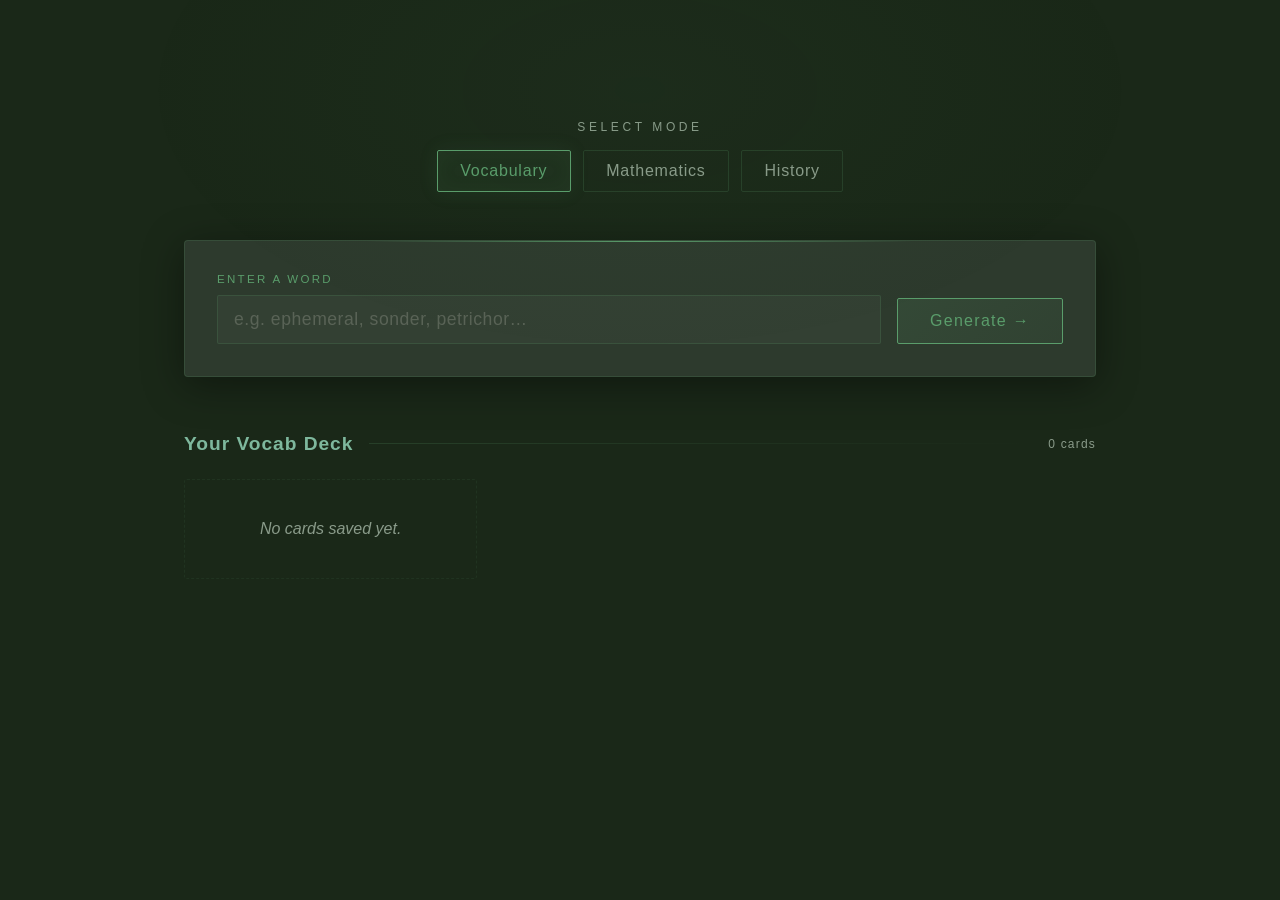
==== commit b0bf17af: "Update index.html" ====
--- a/index.html
+++ b/index.html
@@ -759,26 +759,12 @@
     <div class="divider"></div>
 </header>
 
-<div class="apikey-bar">
-    <div class="apikey-inner" style="justify-content:center; gap:0.8rem;">
-        <span class="apikey-icon">✦</span>
-        <span style="font-size:0.95rem; color:var(--gold-light); letter-spacing:0.05em;">Powered by Puter.js — APIキー不要・完全無料</span>
-    </div>
-    <p class="apikey-hint">初回生成時にPuterのログイン画面が出ます。無料アカウントを作るか既存アカウントでログインしてください。</p>
-</div>
-
 <div class="mode-section">
     <p class="mode-label">Select Mode</p>
     <div class="mode-tabs">
-        <button class="mode-tab active" data-mode="vocab" onclick="switchMode('vocab')">
-            <span class="tab-icon">📖</span> Vocabulary
-        </button>
-        <button class="mode-tab" data-mode="math" onclick="switchMode('math')">
-            <span class="tab-icon">∑</span> Mathematics
-        </button>
-        <button class="mode-tab" data-mode="history" onclick="switchMode('history')">
-            <span class="tab-icon">⏳</span> History
-        </button>
+        <button class="mode-tab active" data-mode="vocab" onclick="switchMode('vocab')"> Vocabulary</button>
+        <button class="mode-tab" data-mode="math" onclick="switchMode('math')">Mathematics</button>
+        <button class="mode-tab" data-mode="history" onclick="switchMode('history')">History</button>
     </div>
 </div>
 
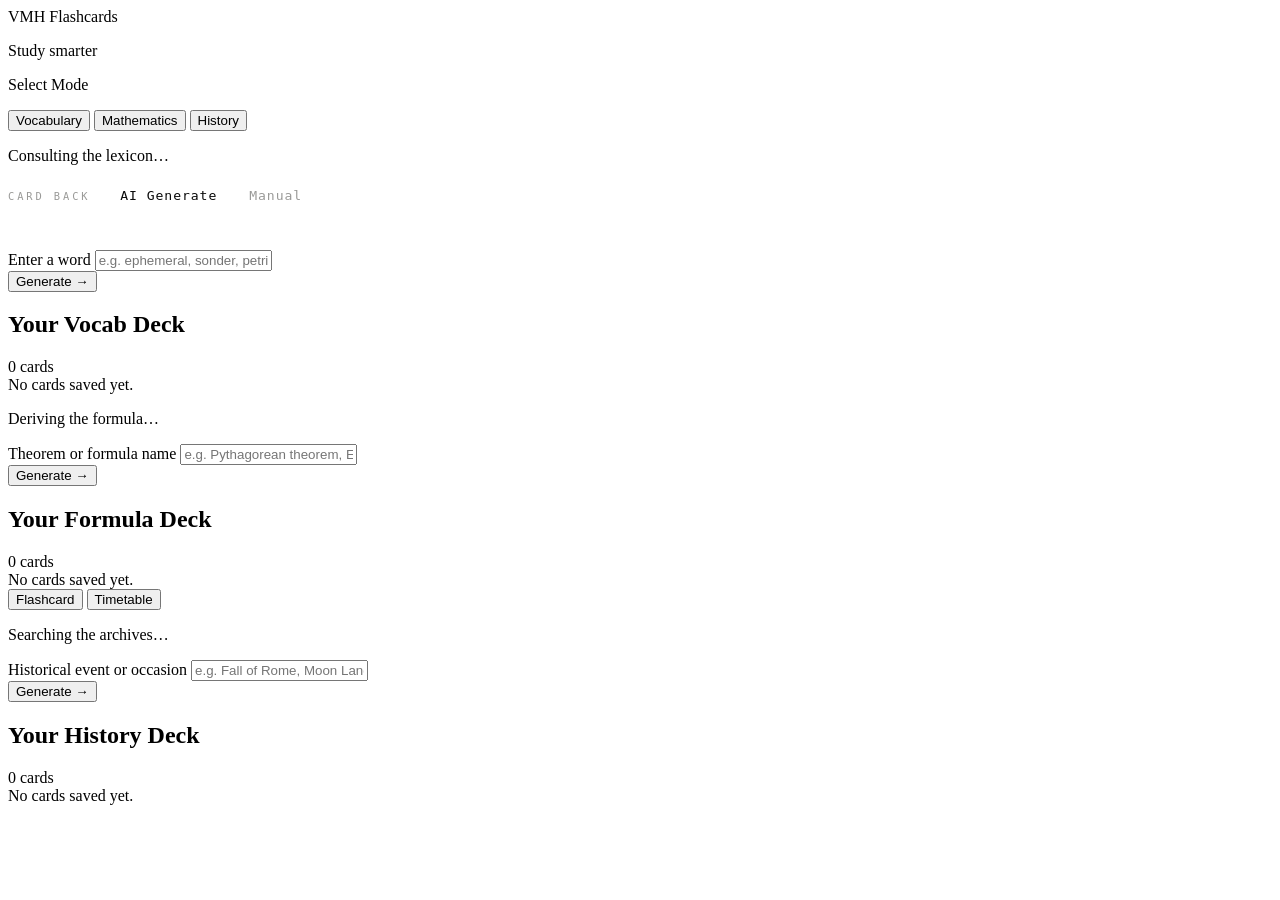
==== commit 6c1759ae: "Update index.html" ====
--- a/index.html
+++ b/index.html
@@ -3,758 +3,159 @@
 <head>
 <meta charset="UTF-8">
 <meta name="viewport" content="width=device-width, initial-scale=1.0">
-<title>VMC Flashcards</title>
+<title>VMH Flashcards</title>
 <link href="https://fonts.googleapis.com/css2?family=JetBrains+Mono:wght@300;400&display=swap" rel="stylesheet">
 <script src="https://js.puter.com/v2/" defer></script>
 <script src="https://cdnjs.cloudflare.com/ajax/libs/gsap/3.12.2/gsap.min.js" defer></script>
+<link rel="stylesheet" href="style.css">
 <style>
-    :root {
-        --ink: #0d0f1a;
-        --parchment: #f5f0e8;
-        --navy: #111827;
-        --deep: #1a2818;
-        --gold: #5a9d6b;
-        --gold-light: #7eb89d;
-        --amber: #6ba87a;
-        --teal: #5a9d6b;
-        --crimson: #5a6b5a;
-        --muted: #8a9b8a;
-        --card-bg: #2d3a2d;
-        --card-border: rgba(90,157,107,0.2);
-        --glow: rgba(90,157,107,0.08);
-    }
-
-    * { margin: 0; padding: 0; box-sizing: border-box; }
-
-    body {
-        font-family: Helvetica, Arial, sans-serif;
-        background: var(--deep);
-        color: var(--parchment);
-        min-height: 100vh;
-        overflow-x: hidden;
-    }
-
-    body::before {
-        content: '';
-        position: fixed;
-        inset: 0;
-        background: none;
-        pointer-events: none;
-        z-index: 1000;
-        opacity: 0;
-    }
-
-    body::after {
-        content: '';
-        position: fixed;
-        top: -20%;
-        left: 50%;
-        transform: translateX(-50%);
-        width: 80vw;
-        height: 60vh;
-        background: radial-gradient(ellipse, rgba(90,157,107,0.04) 0%, transparent 70%);
-        pointer-events: none;
-    }
-
-    /* ─── HEADER ─── */
-    header {
-        text-align: center;
-        padding: 3rem 2rem 2rem;
-        position: relative;
-    }
-
-    .logo {
-        font-family: Helvetica, Arial, sans-serif;
-        font-size: clamp(2.2rem, 5vw, 3.5rem);
-        font-weight: 700;
-        letter-spacing: 0.08em;
-        color: var(--gold);
-        text-shadow: 0 0 40px rgba(90,157,107,0.3);
-        display: none;
-    }
-
-    .logo span {
-        font-style: italic;
-        color: var(--gold-light);
-    }
-
-    .tagline {
-        font-size: 1rem;
-        color: var(--muted);
-        letter-spacing: 0.25em;
-        text-transform: uppercase;
-        margin-top: 0.4rem;
-        font-weight: 300;
-        display: none;
-    }
-
-    .divider {
-        width: 120px;
-        height: 1px;
-        background: linear-gradient(90deg, transparent, var(--gold), transparent);
-        margin: 1.5rem auto 0;
-        display: none;
-    }
-
-    /* ─── MODE SELECTOR ─── */
-    .mode-section {
-        max-width: 960px;
-        margin: 2.5rem auto 0;
-        padding: 0 1.5rem;
-    }
-
-    .mode-label {
-        font-size: 0.75rem;
-        letter-spacing: 0.3em;
-        text-transform: uppercase;
-        color: var(--muted);
-        text-align: center;
-        margin-bottom: 1rem;
-    }
-
-    .mode-tabs {
-        display: flex;
-        gap: 0.75rem;
-        justify-content: center;
-        flex-wrap: wrap;
-    }
-
-    .mode-tab {
-        display: flex;
-        align-items: center;
-        gap: 0.6rem;
-        padding: 0.7rem 1.4rem;
-        background: transparent;
-        border: 1px solid rgba(90,157,107,0.2);
-        border-radius: 2px;
-        color: var(--muted);
-        font-family: Helvetica, Arial, sans-serif;
-        font-size: 1rem;
-        letter-spacing: 0.05em;
-        cursor: pointer;
-        transition: all 0.25s ease;
-        position: relative;
-        overflow: hidden;
-    }
-
-    .mode-tab::before {
-        content: '';
-        position: absolute;
-        inset: 0;
-        background: var(--glow);
-        opacity: 0;
-        transition: opacity 0.25s;
-    }
-
-    .mode-tab:hover { color: var(--gold-light); border-color: rgba(90,157,107,0.5); }
-    .mode-tab:hover::before { opacity: 1; }
-
-    .mode-tab.active {
-        color: var(--gold);
-        border-color: var(--gold);
-        background: rgba(90,157,107,0.07);
-        box-shadow: 0 0 20px rgba(90,157,107,0.1), inset 0 0 20px rgba(90,157,107,0.05);
-    }
-
-    .tab-icon { font-size: 1.1rem; }
-
-    /* ─── MAIN AREA ─── */
-    .main {
-        max-width: 960px;
-        margin: 3rem auto;
-        padding: 0 1.5rem;
-    }
-
-    /* ─── PANELS ─── */
-    .panel { display: none; }
-    .panel.active { display: block; }
-
-    /* ─── FLASHCARD CREATOR ─── */
-    .creator-card {
-        background: var(--card-bg);
-        border: 1px solid var(--card-border);
-        border-radius: 4px;
-        padding: 2rem;
-        box-shadow: 0 8px 40px rgba(0,0,0,0.4);
-        position: relative;
-    }
-
-    .creator-card::before {
-        content: '';
-        position: absolute;
-        top: 0; left: 20%; right: 20%;
-        height: 1px;
-        background: linear-gradient(90deg, transparent, var(--gold), transparent);
-    }
-
-    .input-row {
-        display: flex;
-        gap: 1rem;
-        align-items: flex-end;
-    }
-
-    .input-group {
-        flex: 1;
-    }
-
-    .input-label {
-        display: block;
-        font-size: 0.72rem;
-        letter-spacing: 0.2em;
-        text-transform: uppercase;
-        color: var(--gold);
-        margin-bottom: 0.6rem;
-    }
-
-    .text-input {
-        width: 100%;
-        background: rgba(255,255,255,0.03);
-        border: 1px solid rgba(90,157,107,0.2);
-        border-radius: 2px;
-        padding: 0.8rem 1rem;
-        color: var(--parchment);
-        font-family: Helvetica, Arial, sans-serif;
-        font-size: 1.1rem;
-        letter-spacing: 0.03em;
-        outline: none;
-        transition: all 0.2s;
-    }
-
-    .text-input:focus {
-        border-color: var(--gold);
-        background: rgba(90,157,107,0.04);
-        box-shadow: 0 0 0 3px rgba(90,157,107,0.08);
-    }
-
-    .text-input::placeholder { color: rgba(245,240,232,0.2); }
-
-    .generate-btn {
-        padding: 0.8rem 2rem;
-        background: linear-gradient(135deg, rgba(90,157,107,0.15), rgba(90,157,107,0.08));
-        border: 1px solid var(--gold);
-        border-radius: 2px;
-        color: var(--gold);
-        font-family: Helvetica, Arial, sans-serif;
-        font-size: 1rem;
-        letter-spacing: 0.08em;
-        cursor: pointer;
-        transition: all 0.25s;
-        white-space: nowrap;
-        position: relative;
-        overflow: hidden;
-    }
-
-    .generate-btn::before {
-        content: '';
-        position: absolute;
-        inset: 0;
-        background: linear-gradient(135deg, rgba(90,157,107,0.2), rgba(90,157,107,0.05));
-        opacity: 0;
-        transition: opacity 0.25s;
-    }
-
-    .generate-btn:hover { box-shadow: 0 0 25px rgba(90,157,107,0.2); transform: translateY(-1px); }
-    .generate-btn:hover::before { opacity: 1; }
-    .generate-btn:active { transform: translateY(0); }
-    .generate-btn:disabled { opacity: 0.4; cursor: not-allowed; transform: none; }
-
-    /* ─── FLASHCARD FLIP ─── */
-    .card-scene {
-        perspective: 1200px;
-        width: 100%;
-        max-width: 680px;
-        margin: 2.5rem auto 0;
-        height: 380px;
-    }
-
-    .card-wrap {
-        width: 100%;
-        height: 100%;
-        position: relative;
-        transform-style: preserve-3d;
-        transition: transform 0.7s cubic-bezier(0.4,0.2,0.2,1);
-        cursor: pointer;
-    }
-
-    .card-wrap.flipped { transform: rotateY(180deg); }
-
-    .card-face {
-        position: absolute;
-        inset: 0;
-        backface-visibility: hidden;
-        border-radius: 4px;
-        display: flex;
-        flex-direction: column;
-        justify-content: center;
-        align-items: center;
-        padding: 2.5rem;
-        overflow: hidden;
-    }
-
-    .card-front {
-        background: var(--card-bg);
-        border: 1px solid var(--card-border);
-        box-shadow: 0 20px 60px rgba(0,0,0,0.5);
-    }
-
-    .card-front::after {
-        content: '';
-        position: absolute;
-        bottom: 0; left: 0; right: 0;
-        height: 2px;
-        background: linear-gradient(90deg, transparent, var(--gold), transparent);
-    }
-
-    .card-back {
-        background: linear-gradient(160deg, #2d3a2d 0%, #24302a 100%);
-        border: 1px solid rgba(90,157,107,0.3);
-        transform: rotateY(180deg);
-        box-shadow: 0 20px 60px rgba(0,0,0,0.5);
-        overflow-y: auto;
-        align-items: flex-start;
-        justify-content: flex-start;
-    }
-
-    .card-mode-badge {
-        position: absolute;
-        top: 1rem;
-        right: 1rem;
-        font-size: 0.65rem;
-        letter-spacing: 0.2em;
-        text-transform: uppercase;
-        color: var(--gold);
-        opacity: 0.5;
-    }
-
-    .card-front-word {
-        font-family: Helvetica, Arial, sans-serif;
-        font-size: clamp(1.8rem, 4vw, 2.8rem);
-        font-weight: 600;
-        color: var(--parchment);
-        text-align: center;
-        line-height: 1.2;
-    }
-
-    .card-front-sub {
-        margin-top: 0.8rem;
-        font-size: 0.85rem;
-        color: var(--muted);
-        letter-spacing: 0.15em;
-        text-transform: uppercase;
-    }
-
-    .flip-hint {
-        position: absolute;
-        bottom: 1.2rem;
-        font-size: 0.75rem;
-        color: var(--muted);
-        letter-spacing: 0.1em;
-        display: flex;
-        align-items: center;
-        gap: 0.4rem;
-        opacity: 0.6;
-    }
-
-    /* ─── ANSWER CONTENT ─── */
-    .answer-content { width: 100%; }
-
-    .answer-section {
-        margin-bottom: 1.2rem;
-        padding-bottom: 1.2rem;
-        border-bottom: 1px solid rgba(90,157,107,0.1);
-    }
-
-    .answer-section:last-child { border-bottom: none; margin-bottom: 0; padding-bottom: 0; }
-
-    .answer-section-title {
-        font-size: 0.65rem;
-        letter-spacing: 0.25em;
-        text-transform: uppercase;
-        color: var(--gold);
-        margin-bottom: 0.45rem;
-        font-family: Helvetica, Arial, sans-serif;
-        font-weight: 500;
-    }
-
-    .answer-section-body {
-        font-size: 1rem;
-        color: var(--parchment);
-        line-height: 1.65;
-        font-style: normal;
-    }
-
-    .answer-section-body em { font-style: italic; color: var(--gold-light); }
-    .answer-section-body strong { font-weight: 600; color: #fff; }
-
-    /* Math formula styling */
-    .formula-display {
-        font-family: 'JetBrains Mono', monospace;
-        font-size: 1.05rem;
-        background: rgba(90,157,107,0.1);
-        border: 1px solid rgba(90,157,107,0.3);
-        border-radius: 3px;
-        padding: 0.9rem 1.2rem;
-        color: #7eb89d;
-        line-height: 1.6;
-        word-break: break-word;
-    }
-
-    /* ─── LOADING ─── */
-    .loading-overlay {
-        display: none;
-        position: absolute;
-        inset: 0;
-        background: rgba(26,40,24,0.85);
-        border-radius: 4px;
-        justify-content: center;
-        align-items: center;
-        flex-direction: column;
-        gap: 1rem;
-        z-index: 10;
-    }
-
-    .loading-overlay.active { display: flex; }
-
-    .spinner {
-        width: 36px;
-        height: 36px;
-        border: 2px solid rgba(90,157,107,0.15);
-        border-top-color: var(--gold);
-        border-radius: 50%;
-        animation: spin 0.9s linear infinite;
-    }
-
-    @keyframes spin { to { transform: rotate(360deg); } }
-
-    .loading-text {
-        font-size: 0.8rem;
-        letter-spacing: 0.2em;
-        text-transform: uppercase;
-        color: var(--muted);
-    }
-
-    /* ─── DECK (saved cards) ─── */
-    .deck-section {
-        margin-top: 3.5rem;
-    }
-
-    .section-header {
-        display: flex;
-        align-items: center;
-        gap: 1rem;
-        margin-bottom: 1.5rem;
-    }
-
-    .section-title {
-        font-family: Helvetica, Arial, sans-serif;
-        font-size: 1.2rem;
-        color: var(--gold-light);
-        letter-spacing: 0.05em;
-    }
-
-    .section-line {
-        flex: 1;
-        height: 1px;
-        background: linear-gradient(90deg, rgba(90,157,107,0.2), transparent);
-    }
-
-    .deck-count {
-        font-size: 0.75rem;
-        color: var(--muted);
-        letter-spacing: 0.1em;
-    }
-
-    .deck-grid {
-        display: grid;
-        grid-template-columns: repeat(auto-fill, minmax(260px, 1fr));
-        gap: 1rem;
-    }
-
-    .deck-item {
-        background: rgba(45,58,45,0.8);
-        border: 1px solid rgba(90,157,107,0.12);
-        border-radius: 3px;
-        padding: 1.2rem 1.4rem;
-        cursor: pointer;
-        transition: all 0.2s;
-        position: relative;
-        overflow: hidden;
-    }
-
-    .deck-item::before {
-        content: '';
-        position: absolute;
-        left: 0; top: 0; bottom: 0;
-        width: 3px;
-        background: var(--gold);
-        opacity: 0.4;
-        transition: opacity 0.2s;
-    }
-
-    .deck-item:hover { border-color: rgba(90,157,107,0.35); transform: translateY(-2px); }
-    .deck-item:hover::before { opacity: 0.9; }
-
-    .deck-item-mode {
-        font-size: 0.62rem;
-        letter-spacing: 0.2em;
-        text-transform: uppercase;
-        color: var(--muted);
-        margin-bottom: 0.35rem;
-    }
-
-    .deck-item-word {
-        font-family: Helvetica, Arial, sans-serif;
-        font-size: 1.15rem;
-        color: var(--parchment);
-    }
-
-    .deck-item-delete {
-        position: absolute;
-        top: 0.8rem;
-        right: 0.8rem;
-        width: 22px;
-        height: 22px;
-        border: none;
-        background: transparent;
-        color: rgba(90,107,90,0.5);
-        cursor: pointer;
-        font-size: 1rem;
-        line-height: 1;
-        transition: color 0.2s;
-        display: flex; align-items: center; justify-content: center;
-        border-radius: 2px;
-    }
-
-    .deck-item-delete:hover { color: #6b7a6b; background: rgba(90,107,90,0.1); }
-
-    .empty-deck {
-        text-align: center;
-        padding: 2.5rem;
-        color: var(--muted);
-        font-style: italic;
-        font-size: 1rem;
-        border: 1px dashed rgba(90,157,107,0.1);
-        border-radius: 3px;
-    }
-
-    /* ─── TIMETABLE (History mode) ─── */
-    .timetable-toggle {
-        display: flex;
-        gap: 0.5rem;
-        margin-bottom: 2rem;
-    }
-
-    .sub-tab {
-        padding: 0.5rem 1.2rem;
-        background: transparent;
-        border: 1px solid rgba(90,157,107,0.15);
-        border-radius: 2px;
-        color: var(--muted);
-        font-family: Helvetica, Arial, sans-serif;
-        font-size: 0.9rem;
-        letter-spacing: 0.08em;
-        cursor: pointer;
-        transition: all 0.2s;
-    }
-
-    .sub-tab.active { color: var(--gold); border-color: var(--gold); background: rgba(90,157,107,0.07); }
-    .sub-tab:hover:not(.active) { color: var(--parchment); border-color: rgba(90,157,107,0.3); }
-
-    /* ─── TIMELINE ─── */
-    .timeline {
-        position: relative;
-        padding-left: 2rem;
-    }
-
-    .timeline::before {
-        content: '';
-        position: absolute;
-        left: 0; top: 0; bottom: 0;
-        width: 1px;
-        background: linear-gradient(180deg, var(--gold), transparent);
-        opacity: 0.3;
-    }
-
-    .timeline-item {
-        position: relative;
-        margin-bottom: 2rem;
-        padding-left: 1.5rem;
-        animation: fadeIn 0.4s ease forwards;
-    }
-
-    @keyframes fadeIn { from { opacity: 0; transform: translateY(8px); } to { opacity: 1; transform: none; } }
-
-    .timeline-dot {
-        position: absolute;
-        left: -2.35rem;
-        top: 0.3rem;
-        width: 10px;
-        height: 10px;
-        border-radius: 50%;
-        background: var(--gold);
-        box-shadow: 0 0 10px rgba(90,157,107,0.5);
-    }
-
-    .timeline-date {
-        font-family: 'JetBrains Mono', monospace;
-        font-size: 0.78rem;
-        color: var(--gold);
-        letter-spacing: 0.1em;
-        margin-bottom: 0.3rem;
-    }
-
-    .timeline-event {
-        font-family: Helvetica, Arial, sans-serif;
-        font-size: 1.1rem;
-        color: var(--parchment);
-        margin-bottom: 0.3rem;
-    }
-
-    .timeline-detail {
-        font-size: 0.92rem;
-        color: var(--muted);
-        line-height: 1.5;
-    }
-
-    .empty-timeline {
-        text-align: center;
-        padding: 3rem 2rem;
-        color: var(--muted);
-        font-style: italic;
-        border: 1px dashed rgba(90,157,107,0.1);
-        border-radius: 3px;
-        font-size: 1rem;
-    }
-
-    /* ─── SAVE BUTTON ─── */
-    .card-actions {
-        display: flex;
-        justify-content: center;
-        gap: 1rem;
-        margin-top: 1.5rem;
-    }
-
-    .save-btn {
-        padding: 0.55rem 1.5rem;
-        background: transparent;
-        border: 1px solid rgba(90,157,107,0.3);
-        border-radius: 2px;
-        color: var(--muted);
-        font-family: Helvetica, Arial, sans-serif;
-        font-size: 0.9rem;
-        letter-spacing: 0.08em;
-        cursor: pointer;
-        transition: all 0.2s;
-    }
-
-    .save-btn:hover { color: var(--gold); border-color: var(--gold); }
-    .save-btn:disabled { opacity: 0.3; cursor: not-allowed; }
-
-    /* ─── ERROR ─── */
-    .error-msg {
-        margin-top: 1rem;
-        padding: 0.75rem 1rem;
-        background: rgba(90,107,90,0.1);
-        border: 1px solid rgba(90,107,90,0.3);
-        border-radius: 2px;
-        color: #a89d8a;
-        font-size: 0.9rem;
-        display: none;
-    }
-
-    .error-msg.active { display: block; }
-
-    /* ─── API KEY BAR ─── */
-    .apikey-bar {
-        max-width: 960px;
-        margin: 1.5rem auto 0;
-        padding: 0 1.5rem;
-    }
-
-    .apikey-inner {
-        display: flex;
-        align-items: center;
-        gap: 0.75rem;
-        background: rgba(90,157,107,0.04);
-        border: 1px solid rgba(90,157,107,0.18);
-        border-radius: 3px;
-        padding: 0.7rem 1rem;
-    }
-
-    .apikey-icon { font-size: 0.9rem; opacity: 0.6; flex-shrink: 0; }
-
-    .apikey-input {
-        flex: 1;
-        background: transparent;
-        border: none;
-        outline: none;
-        color: var(--parchment);
-        font-family: 'JetBrains Mono', monospace;
-        font-size: 0.82rem;
-        letter-spacing: 0.04em;
-        min-width: 0;
-    }
-
-    .apikey-input::placeholder { color: rgba(245,240,232,0.2); }
-
-    .apikey-toggle {
-        background: transparent;
-        border: none;
-        color: var(--muted);
-        cursor: pointer;
-        font-size: 0.85rem;
-        padding: 0 0.2rem;
-        flex-shrink: 0;
-        transition: color 0.2s;
-    }
-
-    .apikey-toggle:hover { color: var(--gold); }
-
-    .apikey-status {
-        font-size: 0.72rem;
-        letter-spacing: 0.12em;
-        flex-shrink: 0;
-        padding: 0.2rem 0.6rem;
-        border-radius: 2px;
-        font-family: Helvetica, Arial, sans-serif;
-    }
-
-    .apikey-status.set {
-        color: #6fcf8a;
-        background: rgba(111,207,138,0.1);
-        border: 1px solid rgba(111,207,138,0.2);
-    }
-
-    .apikey-status.unset {
-        color: var(--muted);
-        background: transparent;
-        border: 1px solid rgba(138,155,138,0.2);
-    }
-
-    .apikey-hint {
-        text-align: center;
-        font-size: 0.75rem;
-        color: var(--muted);
-        margin-top: 0.5rem;
-        font-style: italic;
-    }
-
-    .apikey-hint a { color: var(--gold); opacity: 0.7; text-decoration: none; }
-    .apikey-hint a:hover { opacity: 1; }
-
-    /* ─── RESPONSIVE ─── */
-    @media (max-width: 640px) {
-        .input-row { flex-direction: column; }
-        .card-scene { height: 420px; }
-        .card-face { padding: 1.5rem; }
-        .mode-tab { padding: 0.6rem 1rem; font-size: 0.9rem; }
-    }
+/* ─── VOCAB INPUT MODE TOGGLE ─── */
+.vocab-mode-toggle {
+    display: flex;
+    align-items: center;
+    gap: 0.5rem;
+    margin-bottom: 1.2rem;
+}
+
+.vocab-mode-toggle-label {
+    font-family: 'DM Mono', 'JetBrains Mono', monospace;
+    font-size: 0.65rem;
+    letter-spacing: 0.28em;
+    text-transform: uppercase;
+    color: var(--ash, #9a9a98);
+    margin-right: 0.3rem;
+}
+
+.toggle-pill {
+    display: flex;
+    background: rgba(255,255,255,0.04);
+    border: 1px solid rgba(255,255,255,0.1);
+    border-radius: 2px;
+    overflow: hidden;
+}
+
+.toggle-pill-btn {
+    padding: 0.38rem 1rem;
+    background: transparent;
+    border: none;
+    color: var(--ash, #9a9a98);
+    font-family: 'DM Sans', 'JetBrains Mono', monospace;
+    font-size: 0.82rem;
+    font-weight: 300;
+    letter-spacing: 0.07em;
+    cursor: pointer;
+    transition: all 0.18s;
+}
+
+.toggle-pill-btn.active {
+    background: var(--white, #fff);
+    color: var(--ink, #0a0a0a);
+    font-weight: 500;
+}
+
+.toggle-pill-btn:not(.active):hover {
+    color: var(--smoke, #f8f8f6);
+    background: rgba(255,255,255,0.06);
+}
+
+/* ─── MANUAL BACK AREA ─── */
+.manual-back-area {
+    display: none;
+    margin-top: 1rem;
+    animation: fadeSlideIn 0.22s ease forwards;
+}
+
+.manual-back-area.visible { display: block; }
+
+@keyframes fadeSlideIn {
+    from { opacity: 0; transform: translateY(-6px); }
+    to   { opacity: 1; transform: translateY(0); }
+}
+
+.manual-back-grid {
+    display: grid;
+    grid-template-columns: 1fr 1fr;
+    gap: 0.75rem;
+}
+
+@media (max-width: 640px) {
+    .manual-back-grid { grid-template-columns: 1fr; }
+}
+
+.manual-field {
+    display: flex;
+    flex-direction: column;
+    gap: 0.4rem;
+}
+
+.manual-field.full-width {
+    grid-column: 1 / -1;
+}
+
+.manual-textarea {
+    width: 100%;
+    background: rgba(255,255,255,0.03);
+    border: 1px solid rgba(255,255,255,0.1);
+    border-radius: 1px;
+    padding: 0.65rem 0.9rem;
+    color: var(--smoke, #f8f8f6);
+    font-family: 'DM Sans', 'JetBrains Mono', monospace;
+    font-size: 0.9rem;
+    line-height: 1.5;
+    outline: none;
+    resize: vertical;
+    min-height: 60px;
+    transition: all 0.2s;
+}
+
+.manual-textarea:focus {
+    border-color: rgba(255,255,255,0.4);
+    background: rgba(255,255,255,0.05);
+    box-shadow: 0 0 0 3px rgba(255,255,255,0.04);
+}
+
+.manual-textarea::placeholder { color: rgba(255,255,255,0.15); }
+
+.manual-actions {
+    display: flex;
+    justify-content: flex-end;
+    margin-top: 0.9rem;
+}
+
+.manual-create-btn {
+    padding: 0.7rem 1.8rem;
+    background: var(--white, #fff);
+    border: 1px solid var(--white, #fff);
+    border-radius: 1px;
+    color: var(--ink, #0a0a0a);
+    font-family: 'DM Sans', 'JetBrains Mono', monospace;
+    font-size: 0.88rem;
+    font-weight: 500;
+    letter-spacing: 0.1em;
+    cursor: pointer;
+    transition: all 0.2s;
+}
+
+.manual-create-btn:hover {
+    box-shadow: 0 0 25px rgba(255,255,255,0.12);
+    transform: translateY(-1px);
+}
+
+.manual-create-btn:active { transform: translateY(0); }
+
+/* optional: subtle divider between toggle and inputs */
+.input-divider {
+    width: 100%;
+    height: 1px;
+    background: linear-gradient(90deg, transparent, rgba(255,255,255,0.08), transparent);
+    margin: 0.2rem 0 1.2rem;
+}
 </style>
 </head>
 <body>
 
 <header>
-    <div class="logo">VMC Flashcards</div>
+    <div class="logo">VMH Flashcards</div>
     <p class="tagline">Study smarter</p>
     <div class="divider"></div>
 </header>
@@ -777,13 +178,62 @@
                 <div class="spinner"></div>
                 <p class="loading-text">Consulting the lexicon…</p>
             </div>
-            <div class="input-row">
+
+            <!-- ── Input mode toggle ── -->
+            <div class="vocab-mode-toggle">
+                <span class="vocab-mode-toggle-label">Card back</span>
+                <div class="toggle-pill">
+                    <button class="toggle-pill-btn active" id="toggle-ai"   onclick="setVocabInputMode('ai')">AI Generate</button>
+                    <button class="toggle-pill-btn"        id="toggle-manual" onclick="setVocabInputMode('manual')">Manual</button>
+                </div>
+            </div>
+
+            <div class="input-divider"></div>
+
+            <!-- ── Word input + generate button (AI mode) ── -->
+            <div class="input-row" id="vocab-ai-row">
                 <div class="input-group">
                     <label class="input-label" for="vocab-input">Enter a word</label>
                     <input type="text" id="vocab-input" class="text-input" placeholder="e.g. ephemeral, sonder, petrichor…" />
                 </div>
-                <button class="generate-btn" onclick="generateVocab()">Generate →</button>
-            </div>
+                <button class="generate-btn" id="vocab-generate-btn" onclick="generateVocab()">Generate →</button>
+            </div>
+
+            <!-- ── Manual back input ── -->
+            <div class="manual-back-area" id="vocab-manual-area">
+                <div class="input-row" style="margin-bottom:0.75rem">
+                    <div class="input-group">
+                        <label class="input-label" for="vocab-manual-word">Word / Front of card</label>
+                        <input type="text" id="vocab-manual-word" class="text-input" placeholder="e.g. ephemeral" />
+                    </div>
+                </div>
+                <div class="manual-back-grid">
+                    <div class="manual-field">
+                        <label class="input-label" for="manual-definition">Definition</label>
+                        <textarea id="manual-definition" class="manual-textarea" placeholder="Clear English definition…" rows="3"></textarea>
+                    </div>
+                    <div class="manual-field">
+                        <label class="input-label" for="manual-japanese">日本語 (Japanese)</label>
+                        <textarea id="manual-japanese" class="manual-textarea" placeholder="Japanese meaning + romaji…" rows="3"></textarea>
+                    </div>
+                    <div class="manual-field">
+                        <label class="input-label" for="manual-slang">Slang &amp; Usage</label>
+                        <textarea id="manual-slang" class="manual-textarea" placeholder="Informal or slang usage…" rows="2"></textarea>
+                    </div>
+                    <div class="manual-field">
+                        <label class="input-label" for="manual-etymology">Etymology</label>
+                        <textarea id="manual-etymology" class="manual-textarea" placeholder="Word origin / history…" rows="2"></textarea>
+                    </div>
+                    <div class="manual-field full-width">
+                        <label class="input-label" for="manual-related">Related Words</label>
+                        <input type="text" id="manual-related" class="text-input" placeholder="e.g. transient, fleeting, momentary…" />
+                    </div>
+                </div>
+                <div class="manual-actions">
+                    <button class="manual-create-btn" onclick="createManualVocabCard()">Create Card →</button>
+                </div>
+            </div>
+
             <div class="error-msg" id="error-vocab"></div>
         </div>
 
@@ -934,9 +384,53 @@
 // ─── State ────────────────────────────────────────────────
 const state = {
     currentMode: 'vocab',
+    vocabInputMode: 'ai',   // 'ai' | 'manual'
     currentCard: { vocab: null, math: null, history: null },
     decks: { vocab: [], math: [], history: [] }
 };
+
+// ─── Vocab Input Mode Toggle ──────────────────────────────
+function setVocabInputMode(mode) {
+    state.vocabInputMode = mode;
+
+    document.getElementById('toggle-ai').classList.toggle('active', mode === 'ai');
+    document.getElementById('toggle-manual').classList.toggle('active', mode === 'manual');
+
+    const aiRow     = document.getElementById('vocab-ai-row');
+    const manualArea = document.getElementById('vocab-manual-area');
+
+    if (mode === 'ai') {
+        aiRow.style.display = 'flex';
+        manualArea.classList.remove('visible');
+    } else {
+        aiRow.style.display = 'none';
+        manualArea.classList.add('visible');
+    }
+
+    clearError('vocab');
+}
+
+// ─── Create Manual Vocab Card ─────────────────────────────
+function createManualVocabCard() {
+    const word = document.getElementById('vocab-manual-word').value.trim();
+    if (!word) { showError('vocab', 'Please enter a word for the front of the card.'); return; }
+
+    const data = {
+        definition : document.getElementById('manual-definition').value.trim() || '—',
+        japanese   : document.getElementById('manual-japanese').value.trim()   || '—',
+        slang      : document.getElementById('manual-slang').value.trim()      || '—',
+        etymology  : document.getElementById('manual-etymology').value.trim()  || '—',
+        related    : document.getElementById('manual-related').value.trim()    || '—',
+    };
+
+    clearError('vocab');
+    state.currentCard.vocab = { word, data };
+    renderVocabCard(word, data);
+    document.getElementById('card-area-vocab').style.display = 'block';
+    document.getElementById('card-vocab').classList.remove('flipped');
+    document.getElementById('save-vocab-btn').disabled = false;
+    document.getElementById('save-vocab-btn').textContent = '＋ Save to Deck';
+}
 
 // ─── Mode Switching ───────────────────────────────────────
 function switchMode(mode) {
@@ -951,7 +445,7 @@
     document.querySelectorAll('.sub-tab').forEach(t => t.classList.remove('active'));
     event.target.classList.add('active');
     document.getElementById('history-flashcard-view').style.display = view === 'flashcard' ? 'block' : 'none';
-    document.getElementById('history-timetable-view').style.display = view === 'timetable' ? 'block' : 'none';
+    document.getElementById('history-timetable-view').style.display = view === 'timetable'  ? 'block' : 'none';
     if (view === 'timetable') renderTimeline();
 }
 
@@ -975,7 +469,6 @@
         ]
     );
 
-    // Puter returns different shapes — extract text from all known formats
     let text = '';
     if (typeof response === 'string') {
         text = response;
@@ -993,7 +486,7 @@
         text = JSON.stringify(response);
     }
 
-    console.log('[VMC Flashcards] raw AI response:', text); // debug
+    console.log('[VMC Flashcards] raw AI response:', text);
     return text;
 }
 
@@ -1014,16 +507,15 @@
 
     try {
         const raw = await callAI(system, `Word: ${word}`);
-        // Extract JSON from response robustly
         const jsonMatch = raw.match(/\{[\s\S]*\}/);
         if (!jsonMatch) throw new Error('No JSON found in response: ' + raw.slice(0, 200));
         const parsed = JSON.parse(jsonMatch[0]);
-        console.log('[VMC Flashcards] parsed vocab:', parsed);
         state.currentCard.vocab = { word, data: parsed };
         renderVocabCard(word, parsed);
         document.getElementById('card-area-vocab').style.display = 'block';
         document.getElementById('card-vocab').classList.remove('flipped');
         document.getElementById('save-vocab-btn').disabled = false;
+        document.getElementById('save-vocab-btn').textContent = '＋ Save to Deck';
     } catch(e) {
         showError('vocab', 'Error: ' + e.message);
         console.error('[vocab]', e);
@@ -1043,7 +535,7 @@
             <p class="answer-section-body">${d.japanese}</p>
         </div>
         <div class="answer-section">
-            <p class="answer-section-title">Slang & Usage</p>
+            <p class="answer-section-title">Slang &amp; Usage</p>
             <p class="answer-section-body">${d.slang}</p>
         </div>
         <div class="answer-section">
@@ -1073,17 +565,15 @@
 
     try {
         const raw = await callAI(system, `Formula/theorem: ${name}`);
-        // Extract JSON from response robustly
         const jsonMatch = raw.match(/\{[\s\S]*\}/);
         if (!jsonMatch) throw new Error('No JSON found in response: ' + raw.slice(0, 200));
         const parsed = JSON.parse(jsonMatch[0]);
-        console.log('[VMC Flashcards] parsed math:', parsed);
         state.currentCard.math = { word: name, data: parsed };
         renderMathCard(name, parsed);
         document.getElementById('card-area-math').style.display = 'block';
         document.getElementById('card-math').classList.remove('flipped');
         document.getElementById('save-math-btn').disabled = false;
-        } catch(e) {
+    } catch(e) {
         showError('math', 'Error: ' + e.message);
         console.error('[math]', e);
     }
@@ -1130,17 +620,15 @@
 
     try {
         const raw = await callAI(system, `Historical event: ${event}`);
-        // Extract JSON from response robustly
         const jsonMatch = raw.match(/\{[\s\S]*\}/);
         if (!jsonMatch) throw new Error('No JSON found in response: ' + raw.slice(0, 200));
         const parsed = JSON.parse(jsonMatch[0]);
-        console.log('[VMC Flashcards] parsed history:', parsed);
         state.currentCard.history = { word: event, data: parsed };
         renderHistoryCard(event, parsed);
         document.getElementById('card-area-history').style.display = 'block';
         document.getElementById('card-history').classList.remove('flipped');
         document.getElementById('save-history-btn').disabled = false;
-        } catch(e) {
+    } catch(e) {
         showError('history', 'Error: ' + e.message);
         console.error('[history]', e);
     }
@@ -1175,6 +663,7 @@
     if (!card) return;
     if (state.decks[mode].find(c => c.word.toLowerCase() === card.word.toLowerCase())) return;
     state.decks[mode].push({ ...card, id: Date.now() });
+    saveDecks();
     renderDeck(mode);
     document.getElementById(`save-${mode}-btn`).disabled = true;
     document.getElementById(`save-${mode}-btn`).textContent = '✓ Saved';
@@ -1202,6 +691,7 @@
 
 function deleteCard(mode, id) {
     state.decks[mode] = state.decks[mode].filter(c => c.id !== id);
+    saveDecks();
     renderDeck(mode);
 }
 
@@ -1209,9 +699,9 @@
     const card = state.decks[mode].find(c => c.id === id);
     if (!card) return;
     state.currentCard[mode] = card;
-    if (mode === 'vocab') { renderVocabCard(card.word, card.data); }
-    else if (mode === 'math') { renderMathCard(card.word, card.data); }
-    else if (mode === 'history') { renderHistoryCard(card.word, card.data); }
+    if (mode === 'vocab')        renderVocabCard(card.word, card.data);
+    else if (mode === 'math')    renderMathCard(card.word, card.data);
+    else if (mode === 'history') renderHistoryCard(card.word, card.data);
     document.getElementById(`card-area-${mode}`).style.display = 'block';
     document.getElementById(`card-${mode}`).classList.remove('flipped');
     document.getElementById(`save-${mode}-btn`).disabled = true;
@@ -1240,11 +730,10 @@
 function showLoading(mode, show) {
     const el = document.getElementById(`loading-${mode}`);
     el.classList.toggle('active', show);
-    if (show) {
-        document.querySelector(`#panel-${mode} .generate-btn`).disabled = true;
-    } else {
-        document.querySelector(`#panel-${mode} .generate-btn`).disabled = false;
-    }
+    const btn = mode === 'vocab'
+        ? document.getElementById('vocab-generate-btn')
+        : document.querySelector(`#panel-${mode} .generate-btn`);
+    if (btn) btn.disabled = show;
 }
 
 function showError(mode, msg) {
@@ -1260,6 +749,7 @@
 
 // ─── Enter key support ────────────────────────────────────
 document.getElementById('vocab-input').addEventListener('keydown', e => { if(e.key==='Enter') generateVocab(); });
+document.getElementById('vocab-manual-word').addEventListener('keydown', e => { if(e.key==='Enter') createManualVocabCard(); });
 document.getElementById('math-input').addEventListener('keydown', e => { if(e.key==='Enter') generateMath(); });
 document.getElementById('history-input').addEventListener('keydown', e => { if(e.key==='Enter') generateHistory(); });
 
@@ -1275,34 +765,13 @@
     } catch(e) { console.error('Failed to load decks', e); }
 }
 
-// Patch saveCard and deleteCard to persist
-const _origSave = saveCard;
-saveCard = function(mode) {
-    const card = state.currentCard[mode];
-    if (!card) return;
-    if (state.decks[mode].find(c => c.word.toLowerCase() === card.word.toLowerCase())) return;
-    state.decks[mode].push({ ...card, id: Date.now() });
-    saveDecks();
-    renderDeck(mode);
-    document.getElementById(`save-${mode}-btn`).disabled = true;
-    document.getElementById(`save-${mode}-btn`).textContent = '✓ Saved';
-};
-
-const _origDelete = deleteCard;
-deleteCard = function(mode, id) {
-    state.decks[mode] = state.decks[mode].filter(c => c.id !== id);
-    saveDecks();
-    renderDeck(mode);
-};
-
-// Init — load then render
+// Init
 function init() {
     loadDecks();
     initApiKeyUI();
     ['vocab','math','history'].forEach(m => renderDeck(m));
 }
 
-// Wait for puter to be available
 if (typeof puter !== 'undefined') {
     init();
 } else {
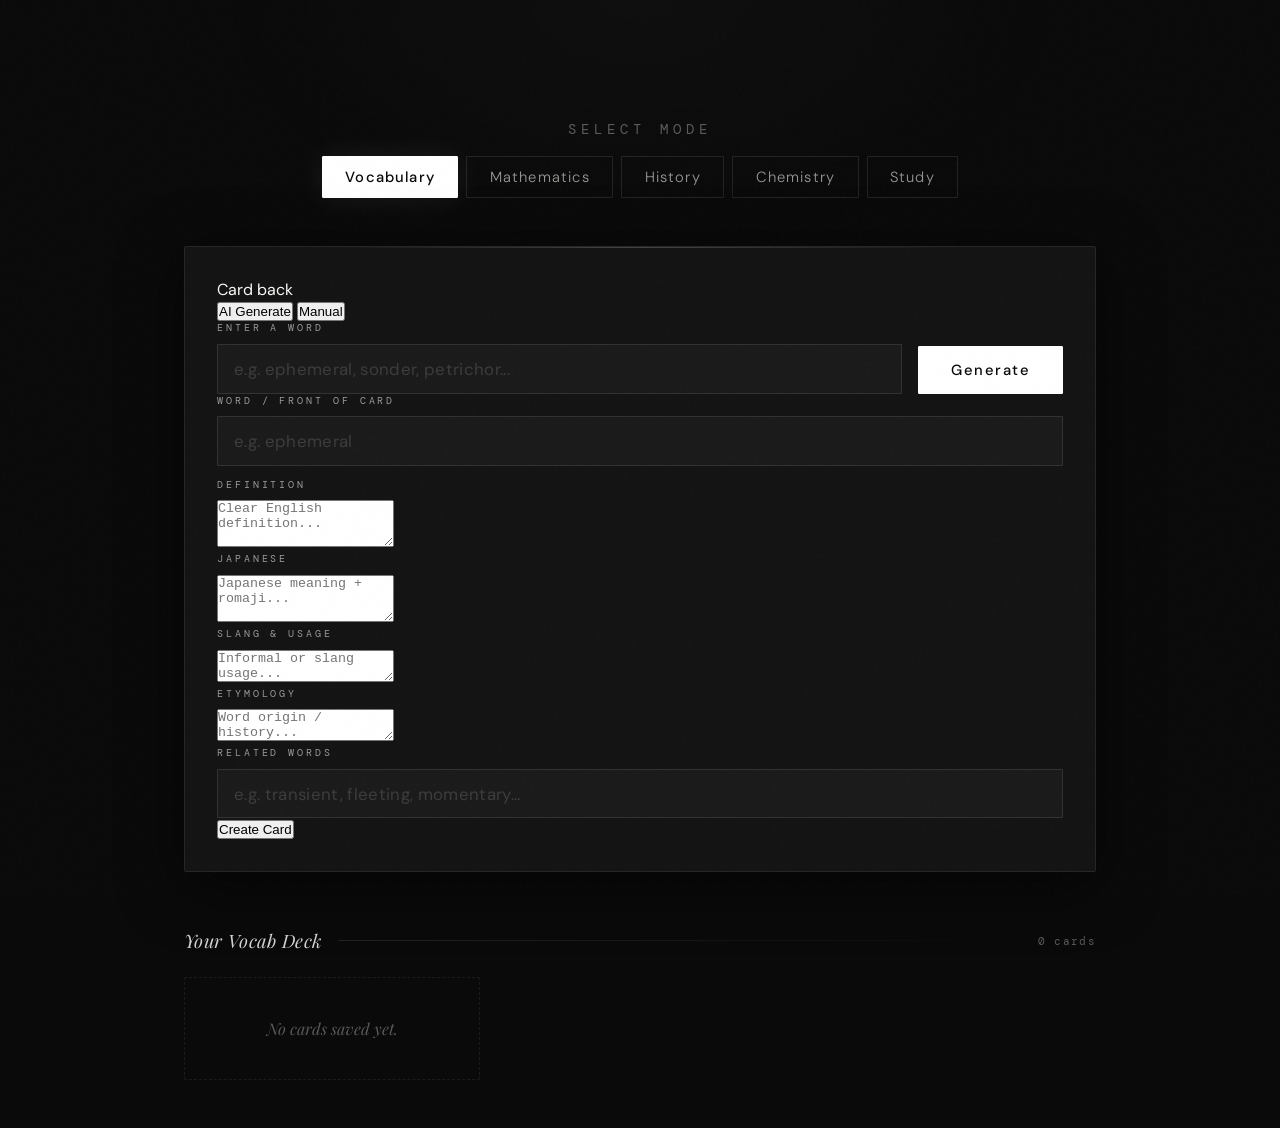
==== commit 7273da71: "Update index.html" ====
--- a/index.html
+++ b/index.html
@@ -8,149 +8,6 @@
 <script src="https://js.puter.com/v2/" defer></script>
 <script src="https://cdnjs.cloudflare.com/ajax/libs/gsap/3.12.2/gsap.min.js" defer></script>
 <link rel="stylesheet" href="style.css">
-<style>
-/* ─── VOCAB INPUT MODE TOGGLE ─── */
-.vocab-mode-toggle {
-    display: flex;
-    align-items: center;
-    gap: 0.5rem;
-    margin-bottom: 1.2rem;
-}
-
-.vocab-mode-toggle-label {
-    font-family: 'DM Mono', 'JetBrains Mono', monospace;
-    font-size: 0.65rem;
-    letter-spacing: 0.28em;
-    text-transform: uppercase;
-    color: var(--ash, #9a9a98);
-    margin-right: 0.3rem;
-}
-
-.toggle-pill {
-    display: flex;
-    background: rgba(255,255,255,0.04);
-    border: 1px solid rgba(255,255,255,0.1);
-    border-radius: 2px;
-    overflow: hidden;
-}
-
-.toggle-pill-btn {
-    padding: 0.38rem 1rem;
-    background: transparent;
-    border: none;
-    color: var(--ash, #9a9a98);
-    font-family: 'DM Sans', 'JetBrains Mono', monospace;
-    font-size: 0.82rem;
-    font-weight: 300;
-    letter-spacing: 0.07em;
-    cursor: pointer;
-    transition: all 0.18s;
-}
-
-.toggle-pill-btn.active {
-    background: var(--white, #fff);
-    color: var(--ink, #0a0a0a);
-    font-weight: 500;
-}
-
-.toggle-pill-btn:not(.active):hover {
-    color: var(--smoke, #f8f8f6);
-    background: rgba(255,255,255,0.06);
-}
-
-/* ─── MANUAL BACK AREA ─── */
-.manual-back-area {
-    display: none;
-    margin-top: 1rem;
-    animation: fadeSlideIn 0.22s ease forwards;
-}
-
-.manual-back-area.visible { display: block; }
-
-@keyframes fadeSlideIn {
-    from { opacity: 0; transform: translateY(-6px); }
-    to   { opacity: 1; transform: translateY(0); }
-}
-
-.manual-back-grid {
-    display: grid;
-    grid-template-columns: 1fr 1fr;
-    gap: 0.75rem;
-}
-
-@media (max-width: 640px) {
-    .manual-back-grid { grid-template-columns: 1fr; }
-}
-
-.manual-field {
-    display: flex;
-    flex-direction: column;
-    gap: 0.4rem;
-}
-
-.manual-field.full-width {
-    grid-column: 1 / -1;
-}
-
-.manual-textarea {
-    width: 100%;
-    background: rgba(255,255,255,0.03);
-    border: 1px solid rgba(255,255,255,0.1);
-    border-radius: 1px;
-    padding: 0.65rem 0.9rem;
-    color: var(--smoke, #f8f8f6);
-    font-family: 'DM Sans', 'JetBrains Mono', monospace;
-    font-size: 0.9rem;
-    line-height: 1.5;
-    outline: none;
-    resize: vertical;
-    min-height: 60px;
-    transition: all 0.2s;
-}
-
-.manual-textarea:focus {
-    border-color: rgba(255,255,255,0.4);
-    background: rgba(255,255,255,0.05);
-    box-shadow: 0 0 0 3px rgba(255,255,255,0.04);
-}
-
-.manual-textarea::placeholder { color: rgba(255,255,255,0.15); }
-
-.manual-actions {
-    display: flex;
-    justify-content: flex-end;
-    margin-top: 0.9rem;
-}
-
-.manual-create-btn {
-    padding: 0.7rem 1.8rem;
-    background: var(--white, #fff);
-    border: 1px solid var(--white, #fff);
-    border-radius: 1px;
-    color: var(--ink, #0a0a0a);
-    font-family: 'DM Sans', 'JetBrains Mono', monospace;
-    font-size: 0.88rem;
-    font-weight: 500;
-    letter-spacing: 0.1em;
-    cursor: pointer;
-    transition: all 0.2s;
-}
-
-.manual-create-btn:hover {
-    box-shadow: 0 0 25px rgba(255,255,255,0.12);
-    transform: translateY(-1px);
-}
-
-.manual-create-btn:active { transform: translateY(0); }
-
-/* optional: subtle divider between toggle and inputs */
-.input-divider {
-    width: 100%;
-    height: 1px;
-    background: linear-gradient(90deg, transparent, rgba(255,255,255,0.08), transparent);
-    margin: 0.2rem 0 1.2rem;
-}
-</style>
 </head>
 <body>
 
@@ -163,43 +20,38 @@
 <div class="mode-section">
     <p class="mode-label">Select Mode</p>
     <div class="mode-tabs">
-        <button class="mode-tab active" data-mode="vocab" onclick="switchMode('vocab')"> Vocabulary</button>
-        <button class="mode-tab" data-mode="math" onclick="switchMode('math')">Mathematics</button>
-        <button class="mode-tab" data-mode="history" onclick="switchMode('history')">History</button>
+        <button class="mode-tab active" data-mode="vocab"     onclick="switchMode('vocab')">Vocabulary</button>
+        <button class="mode-tab"        data-mode="math"      onclick="switchMode('math')">Mathematics</button>
+        <button class="mode-tab"        data-mode="history"   onclick="switchMode('history')">History</button>
+        <button class="mode-tab"        data-mode="chemistry" onclick="switchMode('chemistry')">Chemistry</button>
+        <button class="mode-tab"        data-mode="study"     onclick="switchMode('study')">Study</button>
     </div>
 </div>
 
 <div class="main">
 
-    <!-- ══════ VOCAB PANEL ══════ -->
+    <!-- VOCAB PANEL -->
     <div class="panel active" id="panel-vocab">
         <div class="creator-card" style="position:relative">
             <div class="loading-overlay" id="loading-vocab">
                 <div class="spinner"></div>
-                <p class="loading-text">Consulting the lexicon…</p>
-            </div>
-
-            <!-- ── Input mode toggle ── -->
+                <p class="loading-text">Consulting the lexicon...</p>
+            </div>
             <div class="vocab-mode-toggle">
                 <span class="vocab-mode-toggle-label">Card back</span>
                 <div class="toggle-pill">
-                    <button class="toggle-pill-btn active" id="toggle-ai"   onclick="setVocabInputMode('ai')">AI Generate</button>
+                    <button class="toggle-pill-btn active" id="toggle-ai"     onclick="setVocabInputMode('ai')">AI Generate</button>
                     <button class="toggle-pill-btn"        id="toggle-manual" onclick="setVocabInputMode('manual')">Manual</button>
                 </div>
             </div>
-
             <div class="input-divider"></div>
-
-            <!-- ── Word input + generate button (AI mode) ── -->
             <div class="input-row" id="vocab-ai-row">
                 <div class="input-group">
                     <label class="input-label" for="vocab-input">Enter a word</label>
-                    <input type="text" id="vocab-input" class="text-input" placeholder="e.g. ephemeral, sonder, petrichor…" />
-                </div>
-                <button class="generate-btn" id="vocab-generate-btn" onclick="generateVocab()">Generate →</button>
-            </div>
-
-            <!-- ── Manual back input ── -->
+                    <input type="text" id="vocab-input" class="text-input" placeholder="e.g. ephemeral, sonder, petrichor..." />
+                </div>
+                <button class="generate-btn" id="vocab-generate-btn" onclick="generateVocab()">Generate</button>
+            </div>
             <div class="manual-back-area" id="vocab-manual-area">
                 <div class="input-row" style="margin-bottom:0.75rem">
                     <div class="input-group">
@@ -210,41 +62,39 @@
                 <div class="manual-back-grid">
                     <div class="manual-field">
                         <label class="input-label" for="manual-definition">Definition</label>
-                        <textarea id="manual-definition" class="manual-textarea" placeholder="Clear English definition…" rows="3"></textarea>
+                        <textarea id="manual-definition" class="manual-textarea" placeholder="Clear English definition..." rows="3"></textarea>
                     </div>
                     <div class="manual-field">
-                        <label class="input-label" for="manual-japanese">日本語 (Japanese)</label>
-                        <textarea id="manual-japanese" class="manual-textarea" placeholder="Japanese meaning + romaji…" rows="3"></textarea>
+                        <label class="input-label" for="manual-japanese">Japanese</label>
+                        <textarea id="manual-japanese" class="manual-textarea" placeholder="Japanese meaning + romaji..." rows="3"></textarea>
                     </div>
                     <div class="manual-field">
                         <label class="input-label" for="manual-slang">Slang &amp; Usage</label>
-                        <textarea id="manual-slang" class="manual-textarea" placeholder="Informal or slang usage…" rows="2"></textarea>
+                        <textarea id="manual-slang" class="manual-textarea" placeholder="Informal or slang usage..." rows="2"></textarea>
                     </div>
                     <div class="manual-field">
                         <label class="input-label" for="manual-etymology">Etymology</label>
-                        <textarea id="manual-etymology" class="manual-textarea" placeholder="Word origin / history…" rows="2"></textarea>
+                        <textarea id="manual-etymology" class="manual-textarea" placeholder="Word origin / history..." rows="2"></textarea>
                     </div>
                     <div class="manual-field full-width">
                         <label class="input-label" for="manual-related">Related Words</label>
-                        <input type="text" id="manual-related" class="text-input" placeholder="e.g. transient, fleeting, momentary…" />
+                        <input type="text" id="manual-related" class="text-input" placeholder="e.g. transient, fleeting, momentary..." />
                     </div>
                 </div>
                 <div class="manual-actions">
-                    <button class="manual-create-btn" onclick="createManualVocabCard()">Create Card →</button>
-                </div>
-            </div>
-
+                    <button class="manual-create-btn" onclick="createManualVocabCard()">Create Card</button>
+                </div>
+            </div>
             <div class="error-msg" id="error-vocab"></div>
         </div>
-
         <div id="card-area-vocab" style="display:none">
             <div class="card-scene">
                 <div class="card-wrap" id="card-vocab" onclick="flipCard('vocab')">
                     <div class="card-face card-front">
                         <span class="card-mode-badge">Vocabulary</span>
-                        <p class="card-front-word" id="card-vocab-word">—</p>
+                        <p class="card-front-word" id="card-vocab-word">-</p>
                         <p class="card-front-sub">Click to reveal</p>
-                        <span class="flip-hint">↻ flip</span>
+                        <span class="flip-hint">flip</span>
                     </div>
                     <div class="card-face card-back">
                         <span class="card-mode-badge">Vocabulary</span>
@@ -253,10 +103,9 @@
                 </div>
             </div>
             <div class="card-actions">
-                <button class="save-btn" id="save-vocab-btn" onclick="saveCard('vocab')">＋ Save to Deck</button>
-            </div>
-        </div>
-
+                <button class="save-btn" id="save-vocab-btn" onclick="saveCard('vocab')">+ Save to Deck</button>
+            </div>
+        </div>
         <div class="deck-section">
             <div class="section-header">
                 <h2 class="section-title">Your Vocab Deck</h2>
@@ -267,31 +116,30 @@
         </div>
     </div>
 
-    <!-- ══════ MATH PANEL ══════ -->
+    <!-- MATH PANEL -->
     <div class="panel" id="panel-math">
         <div class="creator-card" style="position:relative">
             <div class="loading-overlay" id="loading-math">
                 <div class="spinner"></div>
-                <p class="loading-text">Deriving the formula…</p>
+                <p class="loading-text">Deriving the formula...</p>
             </div>
             <div class="input-row">
                 <div class="input-group">
                     <label class="input-label" for="math-input">Theorem or formula name</label>
-                    <input type="text" id="math-input" class="text-input" placeholder="e.g. Pythagorean theorem, Euler's identity…" />
-                </div>
-                <button class="generate-btn" onclick="generateMath()">Generate →</button>
+                    <input type="text" id="math-input" class="text-input" placeholder="e.g. Pythagorean theorem, Euler's identity..." />
+                </div>
+                <button class="generate-btn" onclick="generateMath()">Generate</button>
             </div>
             <div class="error-msg" id="error-math"></div>
         </div>
-
         <div id="card-area-math" style="display:none">
             <div class="card-scene">
                 <div class="card-wrap" id="card-math" onclick="flipCard('math')">
                     <div class="card-face card-front">
                         <span class="card-mode-badge">Mathematics</span>
-                        <p class="card-front-word" id="card-math-word">—</p>
+                        <p class="card-front-word" id="card-math-word">-</p>
                         <p class="card-front-sub">Click to reveal formula</p>
-                        <span class="flip-hint">↻ flip</span>
+                        <span class="flip-hint">flip</span>
                     </div>
                     <div class="card-face card-back">
                         <span class="card-mode-badge">Mathematics</span>
@@ -300,10 +148,9 @@
                 </div>
             </div>
             <div class="card-actions">
-                <button class="save-btn" id="save-math-btn" onclick="saveCard('math')">＋ Save to Deck</button>
-            </div>
-        </div>
-
+                <button class="save-btn" id="save-math-btn" onclick="saveCard('math')">+ Save to Deck</button>
+            </div>
+        </div>
         <div class="deck-section">
             <div class="section-header">
                 <h2 class="section-title">Your Formula Deck</h2>
@@ -314,37 +161,35 @@
         </div>
     </div>
 
-    <!-- ══════ HISTORY PANEL ══════ -->
+    <!-- HISTORY PANEL -->
     <div class="panel" id="panel-history">
         <div class="timetable-toggle">
             <button class="sub-tab active" onclick="switchHistoryView('flashcard')">Flashcard</button>
-            <button class="sub-tab" onclick="switchHistoryView('timetable')">Timetable</button>
-        </div>
-
+            <button class="sub-tab"        onclick="switchHistoryView('timetable')">Timetable</button>
+        </div>
         <div id="history-flashcard-view">
             <div class="creator-card" style="position:relative">
                 <div class="loading-overlay" id="loading-history">
                     <div class="spinner"></div>
-                    <p class="loading-text">Searching the archives…</p>
+                    <p class="loading-text">Searching the archives...</p>
                 </div>
                 <div class="input-row">
                     <div class="input-group">
                         <label class="input-label" for="history-input">Historical event or occasion</label>
-                        <input type="text" id="history-input" class="text-input" placeholder="e.g. Fall of Rome, Moon Landing, Battle of Thermopylae…" />
-                    </div>
-                    <button class="generate-btn" onclick="generateHistory()">Generate →</button>
+                        <input type="text" id="history-input" class="text-input" placeholder="e.g. Fall of Rome, Moon Landing, Battle of Thermopylae..." />
+                    </div>
+                    <button class="generate-btn" onclick="generateHistory()">Generate</button>
                 </div>
                 <div class="error-msg" id="error-history"></div>
             </div>
-
             <div id="card-area-history" style="display:none">
                 <div class="card-scene">
                     <div class="card-wrap" id="card-history" onclick="flipCard('history')">
                         <div class="card-face card-front">
                             <span class="card-mode-badge">History</span>
-                            <p class="card-front-word" id="card-history-word">—</p>
+                            <p class="card-front-word" id="card-history-word">-</p>
                             <p class="card-front-sub">Click to reveal</p>
-                            <span class="flip-hint">↻ flip</span>
+                            <span class="flip-hint">flip</span>
                         </div>
                         <div class="card-face card-back">
                             <span class="card-mode-badge">History</span>
@@ -353,10 +198,9 @@
                     </div>
                 </div>
                 <div class="card-actions">
-                    <button class="save-btn" id="save-history-btn" onclick="saveCard('history')">＋ Save to Deck</button>
-                </div>
-            </div>
-
+                    <button class="save-btn" id="save-history-btn" onclick="saveCard('history')">+ Save to Deck</button>
+                </div>
+            </div>
             <div class="deck-section">
                 <div class="section-header">
                     <h2 class="section-title">Your History Deck</h2>
@@ -366,417 +210,658 @@
                 <div class="deck-grid" id="history-deck"></div>
             </div>
         </div>
-
         <div id="history-timetable-view" style="display:none">
             <div class="section-header">
                 <h2 class="section-title">Chronological Timetable</h2>
                 <div class="section-line"></div>
             </div>
             <div class="timeline" id="timeline-container">
-                <div class="empty-timeline">No history cards yet. Generate some flashcards and save them to build your timetable.</div>
+                <div class="empty-timeline">No history cards yet.</div>
             </div>
         </div>
     </div>
 
+    <!-- CHEMISTRY PANEL -->
+    <div class="panel" id="panel-chemistry">
+        <div class="timetable-toggle">
+            <button class="sub-tab active" id="chem-sub-reaction" onclick="switchChemView('reaction')">Reaction</button>
+            <button class="sub-tab"        id="chem-sub-compound" onclick="switchChemView('compound')">Compound</button>
+        </div>
+        <div id="chem-reaction-view">
+            <div class="creator-card" style="position:relative">
+                <div class="loading-overlay" id="loading-chemistry-reaction">
+                    <div class="spinner"></div>
+                    <p class="loading-text">Balancing the equation...</p>
+                </div>
+                <div class="input-row">
+                    <div class="input-group">
+                        <label class="input-label" for="chemistry-reaction-input">Chemical reaction or process</label>
+                        <input type="text" id="chemistry-reaction-input" class="text-input" placeholder="e.g. combustion of methane, photosynthesis, Haber process..." />
+                    </div>
+                    <button class="generate-btn" id="chem-reaction-btn" onclick="generateChemReaction()">Generate</button>
+                </div>
+                <div class="error-msg" id="error-chemistry-reaction"></div>
+            </div>
+            <div id="card-area-chemistry-reaction" style="display:none">
+                <div class="card-scene">
+                    <div class="card-wrap" id="card-chemistry-reaction" onclick="flipCard('chemistry-reaction')">
+                        <div class="card-face card-front">
+                            <span class="card-mode-badge">Chemistry · Reaction</span>
+                            <p class="card-front-word" id="card-chemistry-reaction-word">-</p>
+                            <p class="card-front-sub">Click to reveal equation</p>
+                            <span class="flip-hint">flip</span>
+                        </div>
+                        <div class="card-face card-back">
+                            <span class="card-mode-badge">Chemistry · Reaction</span>
+                            <div class="answer-content" id="card-chemistry-reaction-back"></div>
+                        </div>
+                    </div>
+                </div>
+                <div class="card-actions">
+                    <button class="save-btn" id="save-chemistry-reaction-btn" onclick="saveChemCard('reaction')">+ Save to Deck</button>
+                </div>
+            </div>
+            <div class="deck-section">
+                <div class="section-header">
+                    <h2 class="section-title">Your Reaction Deck</h2>
+                    <div class="section-line"></div>
+                    <span class="deck-count" id="chemistry-reaction-deck-count">0 cards</span>
+                </div>
+                <div class="deck-grid" id="chemistry-reaction-deck"></div>
+            </div>
+        </div>
+        <div id="chem-compound-view" style="display:none">
+            <div class="creator-card" style="position:relative">
+                <div class="loading-overlay" id="loading-chemistry-compound">
+                    <div class="spinner"></div>
+                    <p class="loading-text">Analysing the compound...</p>
+                </div>
+                <div class="input-row">
+                    <div class="input-group">
+                        <label class="input-label" for="chemistry-compound-input">Compound or element</label>
+                        <input type="text" id="chemistry-compound-input" class="text-input" placeholder="e.g. water, caffeine, sodium chloride, Fe..." />
+                    </div>
+                    <button class="generate-btn" id="chem-compound-btn" onclick="generateChemCompound()">Generate</button>
+                </div>
+                <div class="error-msg" id="error-chemistry-compound"></div>
+            </div>
+            <div id="card-area-chemistry-compound" style="display:none">
+                <div class="card-scene">
+                    <div class="card-wrap" id="card-chemistry-compound" onclick="flipCard('chemistry-compound')">
+                        <div class="card-face card-front">
+                            <span class="card-mode-badge">Chemistry · Compound</span>
+                            <p class="card-front-word" id="card-chemistry-compound-word">-</p>
+                            <p class="card-front-sub">Click to reveal details</p>
+                            <span class="flip-hint">flip</span>
+                        </div>
+                        <div class="card-face card-back">
+                            <span class="card-mode-badge">Chemistry · Compound</span>
+                            <div class="answer-content" id="card-chemistry-compound-back"></div>
+                        </div>
+                    </div>
+                </div>
+                <div class="card-actions">
+                    <button class="save-btn" id="save-chemistry-compound-btn" onclick="saveChemCard('compound')">+ Save to Deck</button>
+                </div>
+            </div>
+            <div class="deck-section">
+                <div class="section-header">
+                    <h2 class="section-title">Your Compound Deck</h2>
+                    <div class="section-line"></div>
+                    <span class="deck-count" id="chemistry-compound-deck-count">0 cards</span>
+                </div>
+                <div class="deck-grid" id="chemistry-compound-deck"></div>
+            </div>
+        </div>
+    </div>
+
+    <!-- STUDY PANEL -->
+    <div class="panel" id="panel-study">
+        <div class="study-header">
+            <div class="section-header" style="margin-bottom:0">
+                <h2 class="section-title">Study Mode</h2>
+                <div class="section-line"></div>
+            </div>
+            <div class="study-controls">
+                <div class="study-deck-select-wrap">
+                    <label class="input-label" for="study-deck-select">Deck</label>
+                    <select id="study-deck-select" class="study-deck-select" onchange="loadStudyDeck()">
+                        <option value="vocab">Vocabulary</option>
+                        <option value="math">Mathematics</option>
+                        <option value="history">History</option>
+                        <option value="chemistry-reaction">Chemistry · Reaction</option>
+                        <option value="chemistry-compound">Chemistry · Compound</option>
+                        <option value="all">All Decks</option>
+                    </select>
+                </div>
+                <div class="study-meta">
+                    <span class="study-counter" id="study-counter">- / -</span>
+                    <button class="study-shuffle-btn" onclick="shuffleStudyDeck()">Shuffle</button>
+                </div>
+            </div>
+        </div>
+
+        <div id="study-empty" class="study-empty">
+            No cards saved in this deck yet. Generate and save some flashcards first.
+        </div>
+
+        <div id="study-track-wrap" style="display:none">
+            <div class="study-track" id="study-track"></div>
+            <button class="study-arrow study-arrow-left"  id="study-arrow-left"  onclick="studyScroll(-1)">&#8592;</button>
+            <button class="study-arrow study-arrow-right" id="study-arrow-right" onclick="studyScroll(1)">&#8594;</button>
+        </div>
+
+        <div class="study-dots" id="study-dots"></div>
+    </div>
+
 </div>
 
 <script>
-// ─── State ────────────────────────────────────────────────
 const state = {
     currentMode: 'vocab',
-    vocabInputMode: 'ai',   // 'ai' | 'manual'
-    currentCard: { vocab: null, math: null, history: null },
-    decks: { vocab: [], math: [], history: [] }
+    vocabInputMode: 'ai',
+    currentCard: { vocab:null, math:null, history:null, 'chemistry-reaction':null, 'chemistry-compound':null },
+    decks: { vocab:[], math:[], history:[], 'chemistry-reaction':[], 'chemistry-compound':[] },
+    study: { cards:[], currentIndex:0 }
 };
 
-// ─── Vocab Input Mode Toggle ──────────────────────────────
+function switchMode(mode) {
+    document.querySelectorAll('.mode-tab').forEach(t => t.classList.remove('active'));
+    document.querySelector('[data-mode="' + mode + '"]').classList.add('active');
+    document.querySelectorAll('.panel').forEach(p => p.classList.remove('active'));
+    document.getElementById('panel-' + mode).classList.add('active');
+    state.currentMode = mode;
+    if (mode === 'study') loadStudyDeck();
+}
+
+function switchHistoryView(view) {
+    document.querySelectorAll('#panel-history .sub-tab').forEach(t => t.classList.remove('active'));
+    event.target.classList.add('active');
+    document.getElementById('history-flashcard-view').style.display = view === 'flashcard' ? 'block' : 'none';
+    document.getElementById('history-timetable-view').style.display = view === 'timetable'  ? 'block' : 'none';
+    if (view === 'timetable') renderTimeline();
+}
+
+function switchChemView(view) {
+    document.querySelectorAll('#panel-chemistry .sub-tab').forEach(t => t.classList.remove('active'));
+    document.getElementById('chem-sub-reaction').classList.toggle('active', view === 'reaction');
+    document.getElementById('chem-sub-compound').classList.toggle('active', view === 'compound');
+    document.getElementById('chem-reaction-view').style.display = view === 'reaction' ? 'block' : 'none';
+    document.getElementById('chem-compound-view').style.display = view === 'compound' ? 'block' : 'none';
+}
+
 function setVocabInputMode(mode) {
     state.vocabInputMode = mode;
-
     document.getElementById('toggle-ai').classList.toggle('active', mode === 'ai');
     document.getElementById('toggle-manual').classList.toggle('active', mode === 'manual');
-
-    const aiRow     = document.getElementById('vocab-ai-row');
-    const manualArea = document.getElementById('vocab-manual-area');
-
-    if (mode === 'ai') {
-        aiRow.style.display = 'flex';
-        manualArea.classList.remove('visible');
-    } else {
-        aiRow.style.display = 'none';
-        manualArea.classList.add('visible');
-    }
-
+    document.getElementById('vocab-ai-row').style.display = mode === 'ai' ? 'flex' : 'none';
+    mode === 'manual'
+        ? document.getElementById('vocab-manual-area').classList.add('visible')
+        : document.getElementById('vocab-manual-area').classList.remove('visible');
     clearError('vocab');
 }
 
-// ─── Create Manual Vocab Card ─────────────────────────────
 function createManualVocabCard() {
     const word = document.getElementById('vocab-manual-word').value.trim();
     if (!word) { showError('vocab', 'Please enter a word for the front of the card.'); return; }
-
     const data = {
-        definition : document.getElementById('manual-definition').value.trim() || '—',
-        japanese   : document.getElementById('manual-japanese').value.trim()   || '—',
-        slang      : document.getElementById('manual-slang').value.trim()      || '—',
-        etymology  : document.getElementById('manual-etymology').value.trim()  || '—',
-        related    : document.getElementById('manual-related').value.trim()    || '—',
+        definition: document.getElementById('manual-definition').value.trim() || '-',
+        japanese:   document.getElementById('manual-japanese').value.trim()   || '-',
+        slang:      document.getElementById('manual-slang').value.trim()      || '-',
+        etymology:  document.getElementById('manual-etymology').value.trim()  || '-',
+        related:    document.getElementById('manual-related').value.trim()    || '-'
     };
-
     clearError('vocab');
     state.currentCard.vocab = { word, data };
     renderVocabCard(word, data);
     document.getElementById('card-area-vocab').style.display = 'block';
     document.getElementById('card-vocab').classList.remove('flipped');
     document.getElementById('save-vocab-btn').disabled = false;
-    document.getElementById('save-vocab-btn').textContent = '＋ Save to Deck';
-}
-
-// ─── Mode Switching ───────────────────────────────────────
-function switchMode(mode) {
-    document.querySelectorAll('.mode-tab').forEach(t => t.classList.remove('active'));
-    document.querySelector(`[data-mode="${mode}"]`).classList.add('active');
-    document.querySelectorAll('.panel').forEach(p => p.classList.remove('active'));
-    document.getElementById(`panel-${mode}`).classList.add('active');
-    state.currentMode = mode;
-}
-
-function switchHistoryView(view) {
-    document.querySelectorAll('.sub-tab').forEach(t => t.classList.remove('active'));
-    event.target.classList.add('active');
-    document.getElementById('history-flashcard-view').style.display = view === 'flashcard' ? 'block' : 'none';
-    document.getElementById('history-timetable-view').style.display = view === 'timetable'  ? 'block' : 'none';
-    if (view === 'timetable') renderTimeline();
-}
-
-// ─── Card Flip ────────────────────────────────────────────
+    document.getElementById('save-vocab-btn').textContent = '+ Save to Deck';
+}
+
 function flipCard(mode) {
-    document.getElementById(`card-${mode}`).classList.toggle('flipped');
-}
-
-// ─── API Key Management (not needed with Puter.js) ────────
+    document.getElementById('card-' + mode).classList.toggle('flipped');
+}
+
 function handleApiKeyInput() {}
 function toggleKeyVis() {}
 function getApiKey() { return ''; }
 function initApiKeyUI() {}
 
-// ─── API Call (Puter.js — no API key needed) ──────────────
 async function callAI(systemPrompt, userPrompt) {
-    const response = await puter.ai.chat(
-        [
-            { role: 'system', content: systemPrompt },
-            { role: 'user',   content: userPrompt }
-        ]
-    );
-
+    const response = await puter.ai.chat([
+        { role: 'system', content: systemPrompt },
+        { role: 'user',   content: userPrompt }
+    ]);
     let text = '';
-    if (typeof response === 'string') {
-        text = response;
-    } else if (response?.message?.content) {
+    if (typeof response === 'string') { text = response; }
+    else if (response?.message?.content) {
         const c = response.message.content;
-        if (typeof c === 'string') text = c;
-        else if (Array.isArray(c)) text = c.map(b => b.text || '').join('');
+        text = typeof c === 'string' ? c : Array.isArray(c) ? c.map(b=>b.text||'').join('') : '';
     } else if (response?.content) {
         const c = response.content;
-        if (typeof c === 'string') text = c;
-        else if (Array.isArray(c)) text = c.map(b => b.text || '').join('');
-    } else if (response?.text) {
-        text = response.text;
-    } else {
-        text = JSON.stringify(response);
-    }
-
-    console.log('[VMC Flashcards] raw AI response:', text);
+        text = typeof c === 'string' ? c : Array.isArray(c) ? c.map(b=>b.text||'').join('') : '';
+    } else if (response?.text) { text = response.text; }
+    else { text = JSON.stringify(response); }
     return text;
 }
 
-// ─── VOCAB ────────────────────────────────────────────────
 async function generateVocab() {
     const word = document.getElementById('vocab-input').value.trim();
     if (!word) return;
-    showLoading('vocab', true);
-    clearError('vocab');
-
-    const system = `You are a lexicographer. Respond ONLY with a JSON object (no markdown, no backticks).
-Schema: { "definition": string, "japanese": string, "slang": string, "etymology": string, "related": string }
-- definition: clear English definition (1-2 sentences)
-- japanese: meaning in Japanese (use Japanese characters + romaji)
-- slang: slang usage or informal context (1-2 sentences)
-- etymology: word origin/history (1-2 sentences)
-- related: 4-5 related or synonymous words (comma separated)`;
-
+    showLoading('vocab', true); clearError('vocab');
+    const system = 'You are a lexicographer. Respond ONLY with a JSON object (no markdown, no backticks).\nSchema: { "definition": string, "japanese": string, "slang": string, "etymology": string, "related": string }\n- definition: clear English definition (1-2 sentences)\n- japanese: meaning in Japanese (Japanese characters + romaji)\n- slang: slang usage or informal context (1-2 sentences)\n- etymology: word origin/history (1-2 sentences)\n- related: 4-5 related or synonymous words (comma separated)';
     try {
-        const raw = await callAI(system, `Word: ${word}`);
-        const jsonMatch = raw.match(/\{[\s\S]*\}/);
-        if (!jsonMatch) throw new Error('No JSON found in response: ' + raw.slice(0, 200));
-        const parsed = JSON.parse(jsonMatch[0]);
+        const raw = await callAI(system, 'Word: ' + word);
+        const m = raw.match(/\{[\s\S]*\}/);
+        if (!m) throw new Error('No JSON found: ' + raw.slice(0,200));
+        const parsed = JSON.parse(m[0]);
         state.currentCard.vocab = { word, data: parsed };
         renderVocabCard(word, parsed);
         document.getElementById('card-area-vocab').style.display = 'block';
         document.getElementById('card-vocab').classList.remove('flipped');
         document.getElementById('save-vocab-btn').disabled = false;
-        document.getElementById('save-vocab-btn').textContent = '＋ Save to Deck';
-    } catch(e) {
-        showError('vocab', 'Error: ' + e.message);
-        console.error('[vocab]', e);
-    }
+        document.getElementById('save-vocab-btn').textContent = '+ Save to Deck';
+    } catch(e) { showError('vocab', 'Error: ' + e.message); }
     showLoading('vocab', false);
 }
 
 function renderVocabCard(word, d) {
     document.getElementById('card-vocab-word').textContent = word;
-    document.getElementById('card-vocab-back').innerHTML = `
-        <div class="answer-section">
-            <p class="answer-section-title">Definition</p>
-            <p class="answer-section-body">${d.definition}</p>
-        </div>
-        <div class="answer-section">
-            <p class="answer-section-title">日本語 (Japanese)</p>
-            <p class="answer-section-body">${d.japanese}</p>
-        </div>
-        <div class="answer-section">
-            <p class="answer-section-title">Slang &amp; Usage</p>
-            <p class="answer-section-body">${d.slang}</p>
-        </div>
-        <div class="answer-section">
-            <p class="answer-section-title">Etymology</p>
-            <p class="answer-section-body"><em>${d.etymology}</em></p>
-        </div>
-        <div class="answer-section">
-            <p class="answer-section-title">Related Words</p>
-            <p class="answer-section-body">${d.related}</p>
-        </div>
-    `;
-}
-
-// ─── MATH ─────────────────────────────────────────────────
+    document.getElementById('card-vocab-back').innerHTML =
+        '<div class="answer-section"><p class="answer-section-title">Definition</p><p class="answer-section-body">' + d.definition + '</p></div>' +
+        '<div class="answer-section"><p class="answer-section-title">Japanese</p><p class="answer-section-body">' + d.japanese + '</p></div>' +
+        '<div class="answer-section"><p class="answer-section-title">Slang &amp; Usage</p><p class="answer-section-body">' + d.slang + '</p></div>' +
+        '<div class="answer-section"><p class="answer-section-title">Etymology</p><p class="answer-section-body"><em>' + d.etymology + '</em></p></div>' +
+        '<div class="answer-section"><p class="answer-section-title">Related Words</p><p class="answer-section-body">' + d.related + '</p></div>';
+}
+
 async function generateMath() {
     const name = document.getElementById('math-input').value.trim();
     if (!name) return;
-    showLoading('math', true);
-    clearError('math');
-
-    const system = `You are a mathematics professor. Respond ONLY with a JSON object (no markdown, no backticks).
-Schema: { "formula": string, "description": string, "variables": string, "context": string }
-- formula: the equation using standard notation (Unicode math symbols OK, e.g. ∫, √, π, Σ, ∞, ≠, ≤, ²)
-- description: what the formula states (1-2 sentences)
-- variables: what each variable/symbol means (use plain text, e.g. "a = leg 1, b = leg 2, c = hypotenuse")
-- context: field of math and typical applications (1 sentence)`;
-
+    showLoading('math', true); clearError('math');
+    const system = 'You are a mathematics professor. Respond ONLY with a JSON object (no markdown, no backticks).\nSchema: { "formula": string, "description": string, "variables": string, "context": string }\n- formula: the equation using standard notation (Unicode math symbols OK)\n- description: what the formula states (1-2 sentences)\n- variables: what each variable/symbol means\n- context: field of math and typical applications (1 sentence)';
     try {
-        const raw = await callAI(system, `Formula/theorem: ${name}`);
-        const jsonMatch = raw.match(/\{[\s\S]*\}/);
-        if (!jsonMatch) throw new Error('No JSON found in response: ' + raw.slice(0, 200));
-        const parsed = JSON.parse(jsonMatch[0]);
+        const raw = await callAI(system, 'Formula/theorem: ' + name);
+        const m = raw.match(/\{[\s\S]*\}/);
+        if (!m) throw new Error('No JSON found: ' + raw.slice(0,200));
+        const parsed = JSON.parse(m[0]);
         state.currentCard.math = { word: name, data: parsed };
         renderMathCard(name, parsed);
         document.getElementById('card-area-math').style.display = 'block';
         document.getElementById('card-math').classList.remove('flipped');
         document.getElementById('save-math-btn').disabled = false;
-    } catch(e) {
-        showError('math', 'Error: ' + e.message);
-        console.error('[math]', e);
-    }
+    } catch(e) { showError('math', 'Error: ' + e.message); }
     showLoading('math', false);
 }
 
 function renderMathCard(name, d) {
     document.getElementById('card-math-word').textContent = name;
-    document.getElementById('card-math-back').innerHTML = `
-        <div class="answer-section">
-            <p class="answer-section-title">Formula</p>
-            <div class="formula-display">${d.formula}</div>
-        </div>
-        <div class="answer-section">
-            <p class="answer-section-title">What It States</p>
-            <p class="answer-section-body">${d.description}</p>
-        </div>
-        <div class="answer-section">
-            <p class="answer-section-title">Variables</p>
-            <p class="answer-section-body">${d.variables}</p>
-        </div>
-        <div class="answer-section">
-            <p class="answer-section-title">Context</p>
-            <p class="answer-section-body"><em>${d.context}</em></p>
-        </div>
-    `;
-}
-
-// ─── HISTORY ──────────────────────────────────────────────
+    document.getElementById('card-math-back').innerHTML =
+        '<div class="answer-section"><p class="answer-section-title">Formula</p><div class="formula-display">' + d.formula + '</div></div>' +
+        '<div class="answer-section"><p class="answer-section-title">What It States</p><p class="answer-section-body">' + d.description + '</p></div>' +
+        '<div class="answer-section"><p class="answer-section-title">Variables</p><p class="answer-section-body">' + d.variables + '</p></div>' +
+        '<div class="answer-section"><p class="answer-section-title">Context</p><p class="answer-section-body"><em>' + d.context + '</em></p></div>';
+}
+
 async function generateHistory() {
-    const event = document.getElementById('history-input').value.trim();
-    if (!event) return;
-    showLoading('history', true);
-    clearError('history');
-
-    const system = `You are a historian. Respond ONLY with a JSON object (no markdown, no backticks).
-Schema: { "date": string, "when": string, "summary": string, "details": string, "significance": string, "year_num": number }
-- date: specific date or period (e.g. "July 20, 1969" or "476 CE")
-- when: concise "when it happened" description (1 sentence)
-- summary: brief summary (1-2 sentences)
-- details: deeper historical context and key figures (2-3 sentences)
-- significance: why it matters historically (1-2 sentences)
-- year_num: approximate year as a number (negative for BCE, e.g. -44 for 44 BCE). If unknown or pre-history use 0.`;
-
+    const ev = document.getElementById('history-input').value.trim();
+    if (!ev) return;
+    showLoading('history', true); clearError('history');
+    const system = 'You are a historian. Respond ONLY with a JSON object (no markdown, no backticks).\nSchema: { "date": string, "when": string, "summary": string, "details": string, "significance": string, "year_num": number }\n- date: specific date or period\n- when: concise when it happened (1 sentence)\n- summary: brief summary (1-2 sentences)\n- details: deeper context and key figures (2-3 sentences)\n- significance: why it matters (1-2 sentences)\n- year_num: approximate year as number (negative for BCE, 0 if unknown)';
     try {
-        const raw = await callAI(system, `Historical event: ${event}`);
-        const jsonMatch = raw.match(/\{[\s\S]*\}/);
-        if (!jsonMatch) throw new Error('No JSON found in response: ' + raw.slice(0, 200));
-        const parsed = JSON.parse(jsonMatch[0]);
-        state.currentCard.history = { word: event, data: parsed };
-        renderHistoryCard(event, parsed);
+        const raw = await callAI(system, 'Historical event: ' + ev);
+        const m = raw.match(/\{[\s\S]*\}/);
+        if (!m) throw new Error('No JSON found: ' + raw.slice(0,200));
+        const parsed = JSON.parse(m[0]);
+        state.currentCard.history = { word: ev, data: parsed };
+        renderHistoryCard(ev, parsed);
         document.getElementById('card-area-history').style.display = 'block';
         document.getElementById('card-history').classList.remove('flipped');
         document.getElementById('save-history-btn').disabled = false;
-    } catch(e) {
-        showError('history', 'Error: ' + e.message);
-        console.error('[history]', e);
-    }
+    } catch(e) { showError('history', 'Error: ' + e.message); }
     showLoading('history', false);
 }
 
-function renderHistoryCard(event, d) {
-    document.getElementById('card-history-word').textContent = event;
-    document.getElementById('card-history-back').innerHTML = `
-        <div class="answer-section">
-            <p class="answer-section-title">Date</p>
-            <p class="answer-section-body"><strong>${d.date}</strong> — ${d.when}</p>
-        </div>
-        <div class="answer-section">
-            <p class="answer-section-title">Summary</p>
-            <p class="answer-section-body">${d.summary}</p>
-        </div>
-        <div class="answer-section">
-            <p class="answer-section-title">Details</p>
-            <p class="answer-section-body">${d.details}</p>
-        </div>
-        <div class="answer-section">
-            <p class="answer-section-title">Historical Significance</p>
-            <p class="answer-section-body"><em>${d.significance}</em></p>
-        </div>
-    `;
-}
-
-// ─── SAVE / DECK ──────────────────────────────────────────
+function renderHistoryCard(ev, d) {
+    document.getElementById('card-history-word').textContent = ev;
+    document.getElementById('card-history-back').innerHTML =
+        '<div class="answer-section"><p class="answer-section-title">Date</p><p class="answer-section-body"><strong>' + d.date + '</strong> - ' + d.when + '</p></div>' +
+        '<div class="answer-section"><p class="answer-section-title">Summary</p><p class="answer-section-body">' + d.summary + '</p></div>' +
+        '<div class="answer-section"><p class="answer-section-title">Details</p><p class="answer-section-body">' + d.details + '</p></div>' +
+        '<div class="answer-section"><p class="answer-section-title">Historical Significance</p><p class="answer-section-body"><em>' + d.significance + '</em></p></div>';
+}
+
+async function generateChemReaction() {
+    const name = document.getElementById('chemistry-reaction-input').value.trim();
+    if (!name) return;
+    showChemLoading('reaction', true); clearError('chemistry-reaction');
+    const system = 'You are a chemistry professor. Respond ONLY with a JSON object (no markdown, no backticks).\nSchema: { "equation": string, "type": string, "reactants": string, "products": string, "conditions": string, "description": string }\n- equation: balanced chemical equation. Use Unicode subscripts (H2O write as H\u2082O, CO2 as CO\u2082 etc.) and use -> for arrow\n- type: reaction type\n- reactants: brief description\n- products: brief description\n- conditions: temperature, catalyst, pressure (use "-" if none)\n- description: what happens (2-3 sentences)';
+    try {
+        const raw = await callAI(system, 'Chemical reaction: ' + name);
+        const m = raw.match(/\{[\s\S]*\}/);
+        if (!m) throw new Error('No JSON found: ' + raw.slice(0,200));
+        const parsed = JSON.parse(m[0]);
+        state.currentCard['chemistry-reaction'] = { word: name, data: parsed };
+        renderChemReactionCard(name, parsed);
+        document.getElementById('card-area-chemistry-reaction').style.display = 'block';
+        document.getElementById('card-chemistry-reaction').classList.remove('flipped');
+        document.getElementById('save-chemistry-reaction-btn').disabled = false;
+        document.getElementById('save-chemistry-reaction-btn').textContent = '+ Save to Deck';
+    } catch(e) { showError('chemistry-reaction', 'Error: ' + e.message); }
+    showChemLoading('reaction', false);
+}
+
+function renderChemReactionCard(name, d) {
+    document.getElementById('card-chemistry-reaction-word').textContent = name;
+    document.getElementById('card-chemistry-reaction-back').innerHTML =
+        '<div class="answer-section"><p class="answer-section-title">Balanced Equation</p><div class="formula-display chem-equation">' + d.equation + '</div></div>' +
+        '<div class="answer-section"><p class="answer-section-title">Reaction Type</p><p class="answer-section-body"><strong>' + d.type + '</strong></p></div>' +
+        '<div class="answer-section"><p class="answer-section-title">Reactants</p><p class="answer-section-body">' + d.reactants + '</p></div>' +
+        '<div class="answer-section"><p class="answer-section-title">Products</p><p class="answer-section-body">' + d.products + '</p></div>' +
+        '<div class="answer-section"><p class="answer-section-title">Conditions</p><p class="answer-section-body"><em>' + d.conditions + '</em></p></div>' +
+        '<div class="answer-section"><p class="answer-section-title">Description</p><p class="answer-section-body">' + d.description + '</p></div>';
+}
+
+async function generateChemCompound() {
+    const name = document.getElementById('chemistry-compound-input').value.trim();
+    if (!name) return;
+    showChemLoading('compound', true); clearError('chemistry-compound');
+    const system = 'You are a chemistry professor. Respond ONLY with a JSON object (no markdown, no backticks).\nSchema: { "formula": string, "iupac": string, "molar_mass": string, "structure": string, "properties": string, "uses": string }\n- formula: molecular formula with Unicode subscripts\n- iupac: IUPAC systematic name\n- molar_mass: molar mass with units\n- structure: bonding and structural description (1-2 sentences)\n- properties: key physical/chemical properties (2-3 sentences)\n- uses: main uses (1-2 sentences)';
+    try {
+        const raw = await callAI(system, 'Compound or element: ' + name);
+        const m = raw.match(/\{[\s\S]*\}/);
+        if (!m) throw new Error('No JSON found: ' + raw.slice(0,200));
+        const parsed = JSON.parse(m[0]);
+        state.currentCard['chemistry-compound'] = { word: name, data: parsed };
+        renderChemCompoundCard(name, parsed);
+        document.getElementById('card-area-chemistry-compound').style.display = 'block';
+        document.getElementById('card-chemistry-compound').classList.remove('flipped');
+        document.getElementById('save-chemistry-compound-btn').disabled = false;
+        document.getElementById('save-chemistry-compound-btn').textContent = '+ Save to Deck';
+    } catch(e) { showError('chemistry-compound', 'Error: ' + e.message); }
+    showChemLoading('compound', false);
+}
+
+function renderChemCompoundCard(name, d) {
+    document.getElementById('card-chemistry-compound-word').textContent = name;
+    document.getElementById('card-chemistry-compound-back').innerHTML =
+        '<div class="answer-section"><p class="answer-section-title">Formula</p><div class="formula-display chem-equation">' + d.formula + '</div></div>' +
+        '<div class="answer-section"><p class="answer-section-title">IUPAC Name</p><p class="answer-section-body"><strong>' + d.iupac + '</strong></p></div>' +
+        '<div class="answer-section"><p class="answer-section-title">Molar Mass</p><p class="answer-section-body">' + d.molar_mass + '</p></div>' +
+        '<div class="answer-section"><p class="answer-section-title">Structure &amp; Bonding</p><p class="answer-section-body">' + d.structure + '</p></div>' +
+        '<div class="answer-section"><p class="answer-section-title">Properties</p><p class="answer-section-body">' + d.properties + '</p></div>' +
+        '<div class="answer-section"><p class="answer-section-title">Uses</p><p class="answer-section-body"><em>' + d.uses + '</em></p></div>';
+}
+
+function saveChemCard(sub) {
+    const key = 'chemistry-' + sub;
+    const card = state.currentCard[key];
+    if (!card) return;
+    if (state.decks[key].find(c => c.word.toLowerCase() === card.word.toLowerCase())) return;
+    state.decks[key].push({ ...card, id: Date.now() });
+    saveDecks(); renderChemDeck(sub);
+    document.getElementById('save-' + key + '-btn').disabled = true;
+    document.getElementById('save-' + key + '-btn').textContent = 'Saved';
+}
+
+function renderChemDeck(sub) {
+    const key = 'chemistry-' + sub;
+    const deck = state.decks[key];
+    const container = document.getElementById(key + '-deck');
+    const count = document.getElementById(key + '-deck-count');
+    count.textContent = deck.length + ' card' + (deck.length !== 1 ? 's' : '');
+    if (deck.length === 0) { container.innerHTML = '<div class="empty-deck">No cards saved yet.</div>'; return; }
+    const label = sub === 'reaction' ? 'Reaction' : 'Compound';
+    container.innerHTML = deck.map(card =>
+        '<div class="deck-item" onclick="loadChemCard(\'' + sub + '\',' + card.id + ')">' +
+        '<button class="deck-item-delete" onclick="event.stopPropagation();deleteChemCard(\'' + sub + '\',' + card.id + ')">x</button>' +
+        '<p class="deck-item-mode">Chemistry ' + label + '</p>' +
+        '<p class="deck-item-word">' + card.word + '</p></div>'
+    ).join('');
+}
+
+function deleteChemCard(sub, id) {
+    const key = 'chemistry-' + sub;
+    state.decks[key] = state.decks[key].filter(c => c.id !== id);
+    saveDecks(); renderChemDeck(sub);
+}
+
+function loadChemCard(sub, id) {
+    const key = 'chemistry-' + sub;
+    const card = state.decks[key].find(c => c.id === id);
+    if (!card) return;
+    state.currentCard[key] = card;
+    if (sub === 'reaction') renderChemReactionCard(card.word, card.data);
+    else renderChemCompoundCard(card.word, card.data);
+    document.getElementById('card-area-' + key).style.display = 'block';
+    document.getElementById('card-' + key).classList.remove('flipped');
+    document.getElementById('save-' + key + '-btn').disabled = true;
+    document.getElementById('save-' + key + '-btn').textContent = 'In Deck';
+}
+
+function showChemLoading(sub, show) {
+    document.getElementById('loading-chemistry-' + sub).classList.toggle('active', show);
+    document.getElementById('chem-' + sub + '-btn').disabled = show;
+}
+
 function saveCard(mode) {
     const card = state.currentCard[mode];
     if (!card) return;
     if (state.decks[mode].find(c => c.word.toLowerCase() === card.word.toLowerCase())) return;
     state.decks[mode].push({ ...card, id: Date.now() });
-    saveDecks();
-    renderDeck(mode);
-    document.getElementById(`save-${mode}-btn`).disabled = true;
-    document.getElementById(`save-${mode}-btn`).textContent = '✓ Saved';
+    saveDecks(); renderDeck(mode);
+    document.getElementById('save-' + mode + '-btn').disabled = true;
+    document.getElementById('save-' + mode + '-btn').textContent = 'Saved';
 }
 
 function renderDeck(mode) {
     const deck = state.decks[mode];
-    const container = document.getElementById(`${mode}-deck`);
-    const count = document.getElementById(`${mode}-deck-count`);
-    count.textContent = `${deck.length} card${deck.length !== 1 ? 's' : ''}`;
-
-    if (deck.length === 0) {
-        container.innerHTML = '<div class="empty-deck">No cards saved yet.</div>';
-        return;
-    }
-
-    container.innerHTML = deck.map(card => `
-        <div class="deck-item" onclick="loadCard('${mode}', ${card.id})">
-            <button class="deck-item-delete" onclick="event.stopPropagation(); deleteCard('${mode}', ${card.id})">✕</button>
-            <p class="deck-item-mode">${mode === 'vocab' ? '📖 Vocabulary' : mode === 'math' ? '∑ Mathematics' : '⏳ History'}</p>
-            <p class="deck-item-word">${card.word}</p>
-        </div>
-    `).join('');
+    const container = document.getElementById(mode + '-deck');
+    const count = document.getElementById(mode + '-deck-count');
+    count.textContent = deck.length + ' card' + (deck.length !== 1 ? 's' : '');
+    if (deck.length === 0) { container.innerHTML = '<div class="empty-deck">No cards saved yet.</div>'; return; }
+    const labels = { vocab:'Vocabulary', math:'Mathematics', history:'History' };
+    container.innerHTML = deck.map(card =>
+        '<div class="deck-item" onclick="loadCard(\'' + mode + '\',' + card.id + ')">' +
+        '<button class="deck-item-delete" onclick="event.stopPropagation();deleteCard(\'' + mode + '\',' + card.id + ')">x</button>' +
+        '<p class="deck-item-mode">' + (labels[mode]||mode) + '</p>' +
+        '<p class="deck-item-word">' + card.word + '</p></div>'
+    ).join('');
 }
 
 function deleteCard(mode, id) {
     state.decks[mode] = state.decks[mode].filter(c => c.id !== id);
-    saveDecks();
-    renderDeck(mode);
+    saveDecks(); renderDeck(mode);
 }
 
 function loadCard(mode, id) {
     const card = state.decks[mode].find(c => c.id === id);
     if (!card) return;
     state.currentCard[mode] = card;
-    if (mode === 'vocab')        renderVocabCard(card.word, card.data);
-    else if (mode === 'math')    renderMathCard(card.word, card.data);
+    if (mode === 'vocab') renderVocabCard(card.word, card.data);
+    else if (mode === 'math') renderMathCard(card.word, card.data);
     else if (mode === 'history') renderHistoryCard(card.word, card.data);
-    document.getElementById(`card-area-${mode}`).style.display = 'block';
-    document.getElementById(`card-${mode}`).classList.remove('flipped');
-    document.getElementById(`save-${mode}-btn`).disabled = true;
-    document.getElementById(`save-${mode}-btn`).textContent = '✓ In Deck';
-}
-
-// ─── TIMELINE ─────────────────────────────────────────────
+    document.getElementById('card-area-' + mode).style.display = 'block';
+    document.getElementById('card-' + mode).classList.remove('flipped');
+    document.getElementById('save-' + mode + '-btn').disabled = true;
+    document.getElementById('save-' + mode + '-btn').textContent = 'In Deck';
+}
+
 function renderTimeline() {
-    const cards = [...state.decks.history].sort((a, b) => (a.data.year_num || 0) - (b.data.year_num || 0));
+    const cards = [...state.decks.history].sort((a,b) => (a.data.year_num||0)-(b.data.year_num||0));
     const container = document.getElementById('timeline-container');
+    if (cards.length === 0) { container.innerHTML = '<div class="empty-timeline">No history cards yet.</div>'; return; }
+    container.innerHTML = cards.map((card,i) =>
+        '<div class="timeline-item" style="animation-delay:' + (i*0.07) + 's">' +
+        '<div class="timeline-dot"></div>' +
+        '<p class="timeline-date">' + (card.data.date||'Date unknown') + '</p>' +
+        '<p class="timeline-event">' + card.word + '</p>' +
+        '<p class="timeline-detail">' + (card.data.summary||'') + '</p></div>'
+    ).join('');
+}
+
+// STUDY MODE
+const deckLabels = {
+    vocab:'Vocabulary', math:'Mathematics', history:'History',
+    'chemistry-reaction':'Chemistry · Reaction', 'chemistry-compound':'Chemistry · Compound'
+};
+
+function buildBackHTML(card) {
+    const k = card.deckKey, d = card.data;
+    if (k === 'vocab') return (
+        '<div class="answer-section"><p class="answer-section-title">Definition</p><p class="answer-section-body">' + d.definition + '</p></div>' +
+        '<div class="answer-section"><p class="answer-section-title">Japanese</p><p class="answer-section-body">' + d.japanese + '</p></div>' +
+        '<div class="answer-section"><p class="answer-section-title">Etymology</p><p class="answer-section-body"><em>' + d.etymology + '</em></p></div>' +
+        '<div class="answer-section"><p class="answer-section-title">Related</p><p class="answer-section-body">' + d.related + '</p></div>');
+    if (k === 'math') return (
+        '<div class="answer-section"><p class="answer-section-title">Formula</p><div class="formula-display">' + d.formula + '</div></div>' +
+        '<div class="answer-section"><p class="answer-section-title">Description</p><p class="answer-section-body">' + d.description + '</p></div>' +
+        '<div class="answer-section"><p class="answer-section-title">Variables</p><p class="answer-section-body">' + d.variables + '</p></div>');
+    if (k === 'history') return (
+        '<div class="answer-section"><p class="answer-section-title">Date</p><p class="answer-section-body"><strong>' + d.date + '</strong></p></div>' +
+        '<div class="answer-section"><p class="answer-section-title">Summary</p><p class="answer-section-body">' + d.summary + '</p></div>' +
+        '<div class="answer-section"><p class="answer-section-title">Significance</p><p class="answer-section-body"><em>' + d.significance + '</em></p></div>');
+    if (k === 'chemistry-reaction') return (
+        '<div class="answer-section"><p class="answer-section-title">Equation</p><div class="formula-display chem-equation">' + d.equation + '</div></div>' +
+        '<div class="answer-section"><p class="answer-section-title">Type</p><p class="answer-section-body"><strong>' + d.type + '</strong></p></div>' +
+        '<div class="answer-section"><p class="answer-section-title">Description</p><p class="answer-section-body">' + d.description + '</p></div>');
+    if (k === 'chemistry-compound') return (
+        '<div class="answer-section"><p class="answer-section-title">Formula</p><div class="formula-display chem-equation">' + d.formula + '</div></div>' +
+        '<div class="answer-section"><p class="answer-section-title">IUPAC</p><p class="answer-section-body"><strong>' + d.iupac + '</strong></p></div>' +
+        '<div class="answer-section"><p class="answer-section-title">Properties</p><p class="answer-section-body">' + d.properties + '</p></div>');
+    return '';
+}
+
+function loadStudyDeck() {
+    const sel = document.getElementById('study-deck-select').value;
+    const allKeys = ['vocab','math','history','chemistry-reaction','chemistry-compound'];
+    let cards;
+    if (sel === 'all') {
+        cards = allKeys.flatMap(key => state.decks[key].map(c => ({ ...c, deckKey: key })));
+    } else {
+        cards = (state.decks[sel]||[]).map(c => ({ ...c, deckKey: sel }));
+    }
+    state.study.cards = cards;
+    state.study.currentIndex = 0;
+    renderStudyTrack();
+}
+
+function shuffleStudyDeck() {
+    const cards = state.study.cards;
+    for (let i = cards.length-1; i > 0; i--) {
+        const j = Math.floor(Math.random()*(i+1));
+        [cards[i], cards[j]] = [cards[j], cards[i]];
+    }
+    state.study.currentIndex = 0;
+    renderStudyTrack();
+}
+
+function renderStudyTrack() {
+    const cards   = state.study.cards;
+    const track   = document.getElementById('study-track');
+    const wrap    = document.getElementById('study-track-wrap');
+    const empty   = document.getElementById('study-empty');
+    const dots    = document.getElementById('study-dots');
+    const counter = document.getElementById('study-counter');
+
     if (cards.length === 0) {
-        container.innerHTML = '<div class="empty-timeline">No history cards yet. Generate some flashcards and save them to build your timetable.</div>';
-        return;
+        wrap.style.display = 'none'; empty.style.display = 'block';
+        dots.innerHTML = ''; counter.textContent = '- / -'; return;
     }
-    container.innerHTML = cards.map((card, i) => `
-        <div class="timeline-item" style="animation-delay:${i * 0.07}s">
-            <div class="timeline-dot"></div>
-            <p class="timeline-date">${card.data.date || 'Date unknown'}</p>
-            <p class="timeline-event">${card.word}</p>
-            <p class="timeline-detail">${card.data.summary || ''}</p>
-        </div>
-    `).join('');
-}
-
-// ─── UTILS ────────────────────────────────────────────────
-function showLoading(mode, show) {
-    const el = document.getElementById(`loading-${mode}`);
-    el.classList.toggle('active', show);
-    const btn = mode === 'vocab'
-        ? document.getElementById('vocab-generate-btn')
-        : document.querySelector(`#panel-${mode} .generate-btn`);
-    if (btn) btn.disabled = show;
-}
-
-function showError(mode, msg) {
-    const el = document.getElementById(`error-${mode}`);
-    el.textContent = msg;
-    el.classList.add('active');
-}
-
-function clearError(mode) {
-    const el = document.getElementById(`error-${mode}`);
-    el.classList.remove('active');
-}
-
-// ─── Enter key support ────────────────────────────────────
-document.getElementById('vocab-input').addEventListener('keydown', e => { if(e.key==='Enter') generateVocab(); });
-document.getElementById('vocab-manual-word').addEventListener('keydown', e => { if(e.key==='Enter') createManualVocabCard(); });
-document.getElementById('math-input').addEventListener('keydown', e => { if(e.key==='Enter') generateMath(); });
-document.getElementById('history-input').addEventListener('keydown', e => { if(e.key==='Enter') generateHistory(); });
-
-// ─── PERSISTENCE ──────────────────────────────────────────
-function saveDecks() {
-    localStorage.setItem('vmc_decks', JSON.stringify(state.decks));
-}
-
+
+    empty.style.display = 'none'; wrap.style.display = 'block';
+
+    track.innerHTML = cards.map((card, i) =>
+        '<div class="study-card-wrap" id="study-card-' + i + '" onclick="flipStudyCard(' + i + ')">' +
+        '<div class="study-card-inner">' +
+        '<div class="study-card-face study-card-front">' +
+        '<span class="card-mode-badge">' + (deckLabels[card.deckKey]||card.deckKey) + '</span>' +
+        '<p class="card-front-word">' + card.word + '</p>' +
+        '<p class="card-front-sub">Click to reveal</p>' +
+        '<span class="flip-hint">flip</span>' +
+        '</div>' +
+        '<div class="study-card-face study-card-back">' +
+        '<span class="card-mode-badge">' + (deckLabels[card.deckKey]||card.deckKey) + '</span>' +
+        '<div class="answer-content">' + buildBackHTML(card) + '</div>' +
+        '</div>' +
+        '</div></div>'
+    ).join('');
+
+    const maxDots = Math.min(cards.length, 20);
+    dots.innerHTML = Array.from({length: maxDots}, (_,i) =>
+        '<span class="study-dot ' + (i===0?'active':'') + '" onclick="studyGoTo(' + i + ')"></span>'
+    ).join('');
+
+    updateStudyUI();
+    scrollToStudyCard(0, false);
+}
+
+function flipStudyCard(i) {
+    document.getElementById('study-card-' + i).classList.toggle('study-flipped');
+}
+
+function studyScroll(dir) {
+    const next = Math.max(0, Math.min(state.study.cards.length-1, state.study.currentIndex+dir));
+    studyGoTo(next);
+}
+
+function studyGoTo(i) {
+    const prev = document.getElementById('study-card-' + state.study.currentIndex);
+    if (prev) prev.classList.remove('study-flipped');
+    state.study.currentIndex = i;
+    scrollToStudyCard(i, true);
+    updateStudyUI();
+}
+
+function scrollToStudyCard(i, smooth) {
+    const wrap = document.getElementById('study-track-wrap');
+    const card = document.getElementById('study-card-' + i);
+    if (!card) return;
+    const scrollTo = card.offsetLeft - (wrap.offsetWidth/2) + (card.offsetWidth/2);
+    wrap.scrollTo({ left: scrollTo, behavior: smooth ? 'smooth' : 'instant' });
+}
+
+function updateStudyUI() {
+    const total = state.study.cards.length;
+    const cur   = state.study.currentIndex;
+    document.getElementById('study-counter').textContent = (cur+1) + ' / ' + total;
+    document.querySelectorAll('.study-dot').forEach((dot,i) => dot.classList.toggle('active', i===cur));
+    document.getElementById('study-arrow-left').style.opacity  = cur === 0       ? '0.2' : '1';
+    document.getElementById('study-arrow-right').style.opacity = cur === total-1 ? '0.2' : '1';
+}
+
+document.addEventListener('keydown', e => {
+    if (state.currentMode !== 'study') return;
+    if (e.key === 'ArrowRight') studyScroll(1);
+    if (e.key === 'ArrowLeft')  studyScroll(-1);
+    if (e.key === ' ') { e.preventDefault(); flipStudyCard(state.study.currentIndex); }
+});
+
+document.getElementById('vocab-input').addEventListener('keydown',              e => { if(e.key==='Enter') generateVocab(); });
+document.getElementById('vocab-manual-word').addEventListener('keydown',        e => { if(e.key==='Enter') createManualVocabCard(); });
+document.getElementById('math-input').addEventListener('keydown',               e => { if(e.key==='Enter') generateMath(); });
+document.getElementById('history-input').addEventListener('keydown',            e => { if(e.key==='Enter') generateHistory(); });
+document.getElementById('chemistry-reaction-input').addEventListener('keydown', e => { if(e.key==='Enter') generateChemReaction(); });
+document.getElementById('chemistry-compound-input').addEventListener('keydown', e => { if(e.key==='Enter') generateChemCompound(); });
+
+function saveDecks() { localStorage.setItem('vmc_decks', JSON.stringify(state.decks)); }
 function loadDecks() {
     try {
         const saved = localStorage.getItem('vmc_decks');
-        if (saved) state.decks = JSON.parse(saved);
+        if (saved) { const p = JSON.parse(saved); Object.keys(p).forEach(k => { state.decks[k] = p[k]; }); }
     } catch(e) { console.error('Failed to load decks', e); }
 }
 
-// Init
 function init() {
-    loadDecks();
-    initApiKeyUI();
+    loadDecks(); initApiKeyUI();
     ['vocab','math','history'].forEach(m => renderDeck(m));
-}
-
-if (typeof puter !== 'undefined') {
-    init();
-} else {
-    window.addEventListener('load', init);
-}
+    ['reaction','compound'].forEach(s => renderChemDeck(s));
+}
+
+if (typeof puter !== 'undefined') { init(); }
+else { window.addEventListener('load', init); }
 </script>
 </body>
 </html>
--- a/style.css
+++ b/style.css
@@ -0,0 +1,782 @@
+@import url('https://fonts.googleapis.com/css2?family=Playfair+Display:ital,wght@0,400;0,600;0,700;1,400&family=DM+Mono:wght@300;400;500&family=DM+Sans:wght@300;400;500&display=swap');
+
+:root {
+    --ink:        #0a0a0a;
+    --ink-soft:   #1a1a1a;
+    --ink-dim:    #2e2e2e;
+    --smoke:      #f8f8f6;
+    --fog:        #ebebea;
+    --mist:       #d4d4d2;
+    --ash:        #9a9a98;
+    --ghost:      #5a5a58;
+    --white:      #ffffff;
+
+    --card-bg:    #141414;
+    --card-border: rgba(255,255,255,0.08);
+    --glow:       rgba(255,255,255,0.04);
+
+    --accent:     #ffffff;
+    --accent-dim: rgba(255,255,255,0.55);
+    --line:       rgba(255,255,255,0.1);
+}
+
+* { margin: 0; padding: 0; box-sizing: border-box; }
+
+body {
+    font-family: 'DM Sans', Helvetica, sans-serif;
+    background: var(--ink);
+    color: var(--smoke);
+    min-height: 100vh;
+    overflow-x: hidden;
+}
+
+/* subtle grain texture */
+body::before {
+    content: '';
+    position: fixed;
+    inset: 0;
+    background-image: url("data:image/svg+xml,%3Csvg viewBox='0 0 256 256' xmlns='http://www.w3.org/2000/svg'%3E%3Cfilter id='noise'%3E%3CfeTurbulence type='fractalNoise' baseFrequency='0.9' numOctaves='4' stitchTiles='stitch'/%3E%3C/filter%3E%3Crect width='100%25' height='100%25' filter='url(%23noise)' opacity='0.04'/%3E%3C/svg%3E");
+    opacity: 0.35;
+    pointer-events: none;
+    z-index: 1000;
+}
+
+/* subtle top radial */
+body::after {
+    content: '';
+    position: fixed;
+    top: -30%;
+    left: 50%;
+    transform: translateX(-50%);
+    width: 70vw;
+    height: 60vh;
+    background: radial-gradient(ellipse, rgba(255,255,255,0.025) 0%, transparent 70%);
+    pointer-events: none;
+}
+
+/* ─── HEADER ─── */
+header {
+    text-align: center;
+    padding: 3rem 2rem 2rem;
+    position: relative;
+}
+
+.logo {
+    font-family: 'Playfair Display', Georgia, serif;
+    font-size: clamp(2.4rem, 5vw, 3.8rem);
+    font-weight: 700;
+    letter-spacing: 0.04em;
+    color: var(--white);
+    text-shadow: 0 0 60px rgba(255,255,255,0.12);
+    display: none;
+}
+
+.logo span {
+    font-style: italic;
+    font-weight: 400;
+    color: var(--mist);
+}
+
+.tagline {
+    font-family: 'DM Mono', monospace;
+    font-size: 0.72rem;
+    color: var(--ghost);
+    letter-spacing: 0.35em;
+    text-transform: uppercase;
+    margin-top: 0.5rem;
+    font-weight: 300;
+    display: none;
+}
+
+.divider {
+    width: 100px;
+    height: 1px;
+    background: linear-gradient(90deg, transparent, rgba(255,255,255,0.25), transparent);
+    margin: 1.5rem auto 0;
+    display: none;
+}
+
+/* ─── MODE SELECTOR ─── */
+.mode-section {
+    max-width: 960px;
+    margin: 2.5rem auto 0;
+    padding: 0 1.5rem;
+}
+
+.mode-label {
+    font-family: 'DM Mono', monospace;
+    font-size: 0.9rem;
+    letter-spacing: 0.35em;
+    text-transform: uppercase;
+    color: var(--ghost);
+    text-align: center;
+    margin-bottom: 1.1rem;
+}
+
+.mode-tabs {
+    display: flex;
+    gap: 0.5rem;
+    justify-content: center;
+    flex-wrap: wrap;
+}
+
+.mode-tab {
+    display: flex;
+    align-items: center;
+    gap: 0.5rem;
+    padding: 0.65rem 1.4rem;
+    background: transparent;
+    border: 1px solid rgba(255,255,255,0.1);
+    border-radius: 1px;
+    color: var(--ash);
+    font-family: 'DM Sans', sans-serif;
+    font-size: 0.92rem;
+    font-weight: 300;
+    letter-spacing: 0.08em;
+    cursor: pointer;
+    transition: all 0.2s ease;
+    position: relative;
+    overflow: hidden;
+}
+
+.mode-tab::before {
+    content: '';
+    position: absolute;
+    inset: 0;
+    background: var(--glow);
+    opacity: 0;
+    transition: opacity 0.2s;
+}
+
+.mode-tab:hover {
+    color: var(--smoke);
+    border-color: rgba(255,255,255,0.3);
+}
+.mode-tab:hover::before { opacity: 1; }
+
+.mode-tab.active {
+    color: var(--ink);
+    background: var(--white);
+    border-color: var(--white);
+    font-weight: 500;
+    box-shadow: 0 0 30px rgba(255,255,255,0.08);
+}
+
+.tab-icon { font-size: 1rem; }
+
+/* ─── MAIN AREA ─── */
+.main {
+    max-width: 960px;
+    margin: 3rem auto;
+    padding: 0 1.5rem;
+}
+
+/* ─── PANELS ─── */
+.panel { display: none; }
+.panel.active { display: block; }
+
+/* ─── FLASHCARD CREATOR ─── */
+.creator-card {
+    background: var(--card-bg);
+    border: 1px solid var(--card-border);
+    border-radius: 2px;
+    padding: 2rem;
+    box-shadow: 0 12px 60px rgba(0,0,0,0.6);
+    position: relative;
+}
+
+.creator-card::before {
+    content: '';
+    position: absolute;
+    top: 0; left: 15%; right: 15%;
+    height: 1px;
+    background: linear-gradient(90deg, transparent, rgba(255,255,255,0.2), transparent);
+}
+
+.input-row {
+    display: flex;
+    gap: 1rem;
+    align-items: flex-end;
+}
+
+.input-group { flex: 1; }
+
+.input-label {
+    display: block;
+    font-family: 'DM Mono', monospace;
+    font-size: 0.65rem;
+    letter-spacing: 0.28em;
+    text-transform: uppercase;
+    color: var(--ash);
+    margin-bottom: 0.6rem;
+}
+
+.text-input {
+    width: 100%;
+    background: rgba(255,255,255,0.03);
+    border: 1px solid rgba(255,255,255,0.1);
+    border-radius: 1px;
+    padding: 0.8rem 1rem;
+    color: var(--smoke);
+    font-family: 'DM Sans', sans-serif;
+    font-size: 1.05rem;
+    letter-spacing: 0.02em;
+    outline: none;
+    transition: all 0.2s;
+}
+
+.text-input:focus {
+    border-color: rgba(255,255,255,0.45);
+    background: rgba(255,255,255,0.05);
+    box-shadow: 0 0 0 3px rgba(255,255,255,0.04);
+}
+
+.text-input::placeholder { color: rgba(255,255,255,0.15); }
+
+.generate-btn {
+    padding: 0.8rem 2rem;
+    background: var(--white);
+    border: 1px solid var(--white);
+    border-radius: 1px;
+    color: var(--ink);
+    font-family: 'DM Sans', sans-serif;
+    font-size: 0.92rem;
+    font-weight: 500;
+    letter-spacing: 0.1em;
+    cursor: pointer;
+    transition: all 0.22s;
+    white-space: nowrap;
+    position: relative;
+    overflow: hidden;
+}
+
+.generate-btn::before {
+    content: '';
+    position: absolute;
+    inset: 0;
+    background: rgba(0,0,0,0.08);
+    opacity: 0;
+    transition: opacity 0.22s;
+}
+
+.generate-btn:hover {
+    box-shadow: 0 0 35px rgba(255,255,255,0.15);
+    transform: translateY(-1px);
+}
+.generate-btn:hover::before { opacity: 1; }
+.generate-btn:active { transform: translateY(0); }
+.generate-btn:disabled { opacity: 0.3; cursor: not-allowed; transform: none; }
+
+/* ─── FLASHCARD FLIP ─── */
+.card-scene {
+    perspective: 1200px;
+    width: 100%;
+    max-width: 680px;
+    margin: 2.5rem auto 0;
+    height: 380px;
+}
+
+.card-wrap {
+    width: 100%;
+    height: 100%;
+    position: relative;
+    transform-style: preserve-3d;
+    transition: transform 0.75s cubic-bezier(0.4,0.2,0.2,1);
+    cursor: pointer;
+}
+
+.card-wrap.flipped { transform: rotateY(180deg); }
+
+.card-face {
+    position: absolute;
+    inset: 0;
+    backface-visibility: hidden;
+    border-radius: 2px;
+    display: flex;
+    flex-direction: column;
+    justify-content: center;
+    align-items: center;
+    padding: 2.5rem;
+    overflow: hidden;
+}
+
+.card-front {
+    background: var(--card-bg);
+    border: 1px solid rgba(255,255,255,0.1);
+    box-shadow: 0 25px 70px rgba(0,0,0,0.6);
+}
+
+.card-front::after {
+    content: '';
+    position: absolute;
+    bottom: 0; left: 0; right: 0;
+    height: 1px;
+    background: linear-gradient(90deg, transparent, rgba(255,255,255,0.2), transparent);
+}
+
+.card-back {
+    background: var(--ink-soft);
+    border: 1px solid rgba(255,255,255,0.12);
+    transform: rotateY(180deg);
+    box-shadow: 0 25px 70px rgba(0,0,0,0.6);
+    overflow-y: auto;
+    align-items: flex-start;
+    justify-content: flex-start;
+}
+
+.card-mode-badge {
+    position: absolute;
+    top: 1rem;
+    right: 1rem;
+    font-family: 'DM Mono', monospace;
+    font-size: 0.6rem;
+    letter-spacing: 0.25em;
+    text-transform: uppercase;
+    color: var(--ghost);
+    opacity: 0.7;
+}
+
+.card-front-word {
+    font-family: 'Playfair Display', Georgia, serif;
+    font-size: clamp(1.9rem, 4vw, 3rem);
+    font-weight: 600;
+    color: var(--white);
+    text-align: center;
+    line-height: 1.2;
+    letter-spacing: 0.01em;
+}
+
+.card-front-sub {
+    margin-top: 0.9rem;
+    font-family: 'DM Mono', monospace;
+    font-size: 0.75rem;
+    color: var(--ghost);
+    letter-spacing: 0.22em;
+    text-transform: uppercase;
+}
+
+.flip-hint {
+    position: absolute;
+    bottom: 1.2rem;
+    font-family: 'DM Mono', monospace;
+    font-size: 0.68rem;
+    color: var(--ghost);
+    letter-spacing: 0.12em;
+    display: flex;
+    align-items: center;
+    gap: 0.4rem;
+    opacity: 0.5;
+}
+
+/* ─── ANSWER CONTENT ─── */
+.answer-content { width: 100%; }
+
+.answer-section {
+    margin-bottom: 1.2rem;
+    padding-bottom: 1.2rem;
+    border-bottom: 1px solid rgba(255,255,255,0.06);
+}
+
+.answer-section:last-child { border-bottom: none; margin-bottom: 0; padding-bottom: 0; }
+
+.answer-section-title {
+    font-family: 'DM Mono', monospace;
+    font-size: 0.6rem;
+    letter-spacing: 0.3em;
+    text-transform: uppercase;
+    color: var(--ash);
+    margin-bottom: 0.5rem;
+    font-weight: 400;
+}
+
+.answer-section-body {
+    font-family: 'DM Sans', sans-serif;
+    font-size: 0.98rem;
+    color: var(--fog);
+    line-height: 1.7;
+}
+
+.answer-section-body em { font-style: italic; color: var(--mist); }
+.answer-section-body strong { font-weight: 600; color: var(--white); }
+
+/* Math formula styling */
+.formula-display {
+    font-family: 'DM Mono', monospace;
+    font-size: 0.98rem;
+    background: rgba(255,255,255,0.04);
+    border: 1px solid rgba(255,255,255,0.12);
+    border-radius: 1px;
+    padding: 0.9rem 1.2rem;
+    color: var(--mist);
+    line-height: 1.6;
+    word-break: break-word;
+}
+
+/* ─── LOADING ─── */
+.loading-overlay {
+    display: none;
+    position: absolute;
+    inset: 0;
+    background: rgba(10,10,10,0.88);
+    border-radius: 2px;
+    justify-content: center;
+    align-items: center;
+    flex-direction: column;
+    gap: 1rem;
+    z-index: 10;
+}
+
+.loading-overlay.active { display: flex; }
+
+.spinner {
+    width: 32px;
+    height: 32px;
+    border: 1.5px solid rgba(255,255,255,0.08);
+    border-top-color: rgba(255,255,255,0.7);
+    border-radius: 50%;
+    animation: spin 0.85s linear infinite;
+}
+
+@keyframes spin { to { transform: rotate(360deg); } }
+
+.loading-text {
+    font-family: 'DM Mono', monospace;
+    font-size: 0.7rem;
+    letter-spacing: 0.25em;
+    text-transform: uppercase;
+    color: var(--ghost);
+}
+
+/* ─── DECK (saved cards) ─── */
+.deck-section { margin-top: 3.5rem; }
+
+.section-header {
+    display: flex;
+    align-items: center;
+    gap: 1rem;
+    margin-bottom: 1.5rem;
+}
+
+.section-title {
+    font-family: 'Playfair Display', serif;
+    font-size: 1.15rem;
+    font-weight: 400;
+    font-style: italic;
+    color: var(--mist);
+    letter-spacing: 0.02em;
+    white-space: nowrap;
+}
+
+.section-line {
+    flex: 1;
+    height: 1px;
+    background: linear-gradient(90deg, rgba(255,255,255,0.1), transparent);
+}
+
+.deck-count {
+    font-family: 'DM Mono', monospace;
+    font-size: 0.7rem;
+    color: var(--ghost);
+    letter-spacing: 0.12em;
+}
+
+.deck-grid {
+    display: grid;
+    grid-template-columns: repeat(auto-fill, minmax(260px, 1fr));
+    gap: 0.75rem;
+}
+
+.deck-item {
+    background: rgba(255,255,255,0.025);
+    border: 1px solid rgba(255,255,255,0.07);
+    border-radius: 1px;
+    padding: 1.2rem 1.4rem;
+    cursor: pointer;
+    transition: all 0.2s;
+    position: relative;
+    overflow: hidden;
+}
+
+.deck-item::before {
+    content: '';
+    position: absolute;
+    left: 0; top: 0; bottom: 0;
+    width: 2px;
+    background: var(--white);
+    opacity: 0.18;
+    transition: opacity 0.2s;
+}
+
+.deck-item:hover {
+    border-color: rgba(255,255,255,0.2);
+    background: rgba(255,255,255,0.04);
+    transform: translateY(-2px);
+}
+.deck-item:hover::before { opacity: 0.7; }
+
+.deck-item-mode {
+    font-family: 'DM Mono', monospace;
+    font-size: 0.58rem;
+    letter-spacing: 0.25em;
+    text-transform: uppercase;
+    color: var(--ghost);
+    margin-bottom: 0.4rem;
+}
+
+.deck-item-word {
+    font-family: 'DM Sans', sans-serif;
+    font-size: 1.1rem;
+    font-weight: 400;
+    color: var(--smoke);
+}
+
+.deck-item-delete {
+    position: absolute;
+    top: 0.8rem;
+    right: 0.8rem;
+    width: 22px;
+    height: 22px;
+    border: none;
+    background: transparent;
+    color: rgba(255,255,255,0.2);
+    cursor: pointer;
+    font-size: 1rem;
+    line-height: 1;
+    transition: color 0.2s;
+    display: flex; align-items: center; justify-content: center;
+    border-radius: 1px;
+}
+
+.deck-item-delete:hover { color: rgba(255,255,255,0.6); background: rgba(255,255,255,0.05); }
+
+.empty-deck {
+    text-align: center;
+    padding: 2.5rem;
+    color: var(--ghost);
+    font-family: 'Playfair Display', serif;
+    font-style: italic;
+    font-size: 1rem;
+    border: 1px dashed rgba(255,255,255,0.07);
+    border-radius: 1px;
+}
+
+/* ─── TIMETABLE (History mode) ─── */
+.timetable-toggle {
+    display: flex;
+    gap: 0.4rem;
+    margin-bottom: 2rem;
+}
+
+.sub-tab {
+    padding: 0.45rem 1.1rem;
+    background: transparent;
+    border: 1px solid rgba(255,255,255,0.1);
+    border-radius: 1px;
+    color: var(--ghost);
+    font-family: 'DM Sans', sans-serif;
+    font-size: 0.88rem;
+    font-weight: 300;
+    letter-spacing: 0.07em;
+    cursor: pointer;
+    transition: all 0.2s;
+}
+
+.sub-tab.active {
+    color: var(--ink);
+    background: var(--white);
+    border-color: var(--white);
+}
+.sub-tab:hover:not(.active) { color: var(--smoke); border-color: rgba(255,255,255,0.3); }
+
+/* ─── TIMELINE ─── */
+.timeline {
+    position: relative;
+    padding-left: 2rem;
+}
+
+.timeline::before {
+    content: '';
+    position: absolute;
+    left: 0; top: 0; bottom: 0;
+    width: 1px;
+    background: linear-gradient(180deg, rgba(255,255,255,0.25), transparent);
+}
+
+.timeline-item {
+    position: relative;
+    margin-bottom: 2rem;
+    padding-left: 1.5rem;
+    animation: fadeIn 0.4s ease forwards;
+}
+
+@keyframes fadeIn { from { opacity: 0; transform: translateY(8px); } to { opacity: 1; transform: none; } }
+
+.timeline-dot {
+    position: absolute;
+    left: -2.35rem;
+    top: 0.35rem;
+    width: 8px;
+    height: 8px;
+    border-radius: 50%;
+    background: var(--white);
+    box-shadow: 0 0 12px rgba(255,255,255,0.4);
+}
+
+.timeline-date {
+    font-family: 'DM Mono', monospace;
+    font-size: 0.72rem;
+    color: var(--ash);
+    letter-spacing: 0.12em;
+    margin-bottom: 0.3rem;
+}
+
+.timeline-event {
+    font-family: 'DM Sans', sans-serif;
+    font-size: 1.08rem;
+    font-weight: 400;
+    color: var(--smoke);
+    margin-bottom: 0.3rem;
+}
+
+.timeline-detail {
+    font-size: 0.9rem;
+    color: var(--ghost);
+    line-height: 1.55;
+}
+
+.empty-timeline {
+    text-align: center;
+    padding: 3rem 2rem;
+    color: var(--ghost);
+    font-family: 'Playfair Display', serif;
+    font-style: italic;
+    border: 1px dashed rgba(255,255,255,0.07);
+    border-radius: 1px;
+    font-size: 1rem;
+}
+
+/* ─── SAVE BUTTON ─── */
+.card-actions {
+    display: flex;
+    justify-content: center;
+    gap: 1rem;
+    margin-top: 1.5rem;
+}
+
+.save-btn {
+    padding: 0.5rem 1.4rem;
+    background: transparent;
+    border: 1px solid rgba(255,255,255,0.18);
+    border-radius: 1px;
+    color: var(--ghost);
+    font-family: 'DM Sans', sans-serif;
+    font-size: 0.88rem;
+    font-weight: 300;
+    letter-spacing: 0.1em;
+    cursor: pointer;
+    transition: all 0.2s;
+}
+
+.save-btn:hover { color: var(--white); border-color: rgba(255,255,255,0.55); }
+.save-btn:disabled { opacity: 0.25; cursor: not-allowed; }
+
+/* ─── ERROR ─── */
+.error-msg {
+    margin-top: 1rem;
+    padding: 0.75rem 1rem;
+    background: rgba(255,255,255,0.03);
+    border: 1px solid rgba(255,255,255,0.1);
+    border-radius: 1px;
+    color: var(--ash);
+    font-size: 0.88rem;
+    display: none;
+}
+
+.error-msg.active { display: block; }
+
+/* ─── API KEY BAR ─── */
+.apikey-bar {
+    max-width: 960px;
+    margin: 1.5rem auto 0;
+    padding: 0 1.5rem;
+}
+
+.apikey-inner {
+    display: flex;
+    align-items: center;
+    gap: 0.75rem;
+    background: rgba(255,255,255,0.025);
+    border: 1px solid rgba(255,255,255,0.1);
+    border-radius: 2px;
+    padding: 0.65rem 1rem;
+}
+
+.apikey-icon { font-size: 0.85rem; opacity: 0.4; flex-shrink: 0; }
+
+.apikey-input {
+    flex: 1;
+    background: transparent;
+    border: none;
+    outline: none;
+    color: var(--smoke);
+    font-family: 'DM Mono', monospace;
+    font-size: 0.8rem;
+    letter-spacing: 0.04em;
+    min-width: 0;
+}
+
+.apikey-input::placeholder { color: rgba(255,255,255,0.15); }
+
+.apikey-toggle {
+    background: transparent;
+    border: none;
+    color: var(--ghost);
+    cursor: pointer;
+    font-size: 0.82rem;
+    padding: 0 0.2rem;
+    flex-shrink: 0;
+    transition: color 0.2s;
+}
+
+.apikey-toggle:hover { color: var(--white); }
+
+.apikey-status {
+    font-family: 'DM Mono', monospace;
+    font-size: 0.65rem;
+    letter-spacing: 0.15em;
+    flex-shrink: 0;
+    padding: 0.2rem 0.6rem;
+    border-radius: 1px;
+}
+
+.apikey-status.set {
+    color: rgba(255,255,255,0.8);
+    background: rgba(255,255,255,0.07);
+    border: 1px solid rgba(255,255,255,0.15);
+}
+
+.apikey-status.unset {
+    color: var(--ghost);
+    background: transparent;
+    border: 1px solid rgba(255,255,255,0.08);
+}
+
+.apikey-hint {
+    text-align: center;
+    font-family: 'DM Mono', monospace;
+    font-size: 0.68rem;
+    color: var(--ghost);
+    margin-top: 0.5rem;
+    letter-spacing: 0.05em;
+}
+
+.apikey-hint a { color: var(--ash); text-decoration: none; transition: color 0.2s; }
+.apikey-hint a:hover { color: var(--white); }
+
+/* ─── RESPONSIVE ─── */
+@media (max-width: 640px) {
+    .input-row { flex-direction: column; }
+    .card-scene { height: 420px; }
+    .card-face { padding: 1.5rem; }
+    .mode-tab { padding: 0.55rem 0.9rem; font-size: 0.85rem; }
+}
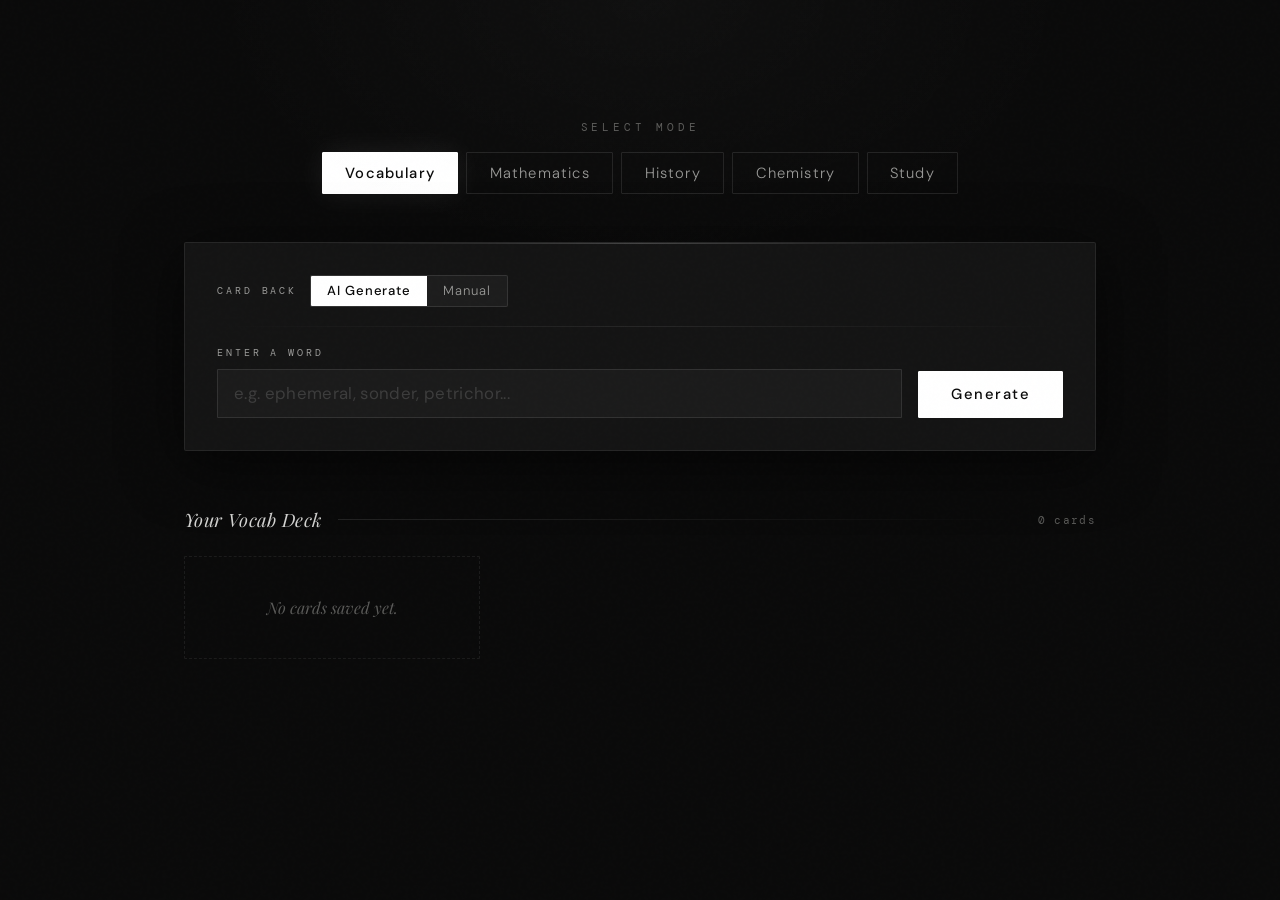
==== commit 772ca762: "Update index.html" ====
--- a/index.html
+++ b/index.html
@@ -8,6 +8,7 @@
 <script src="https://js.puter.com/v2/" defer></script>
 <script src="https://cdnjs.cloudflare.com/ajax/libs/gsap/3.12.2/gsap.min.js" defer></script>
 <link rel="stylesheet" href="style.css">
+    
 </head>
 <body>
 
--- a/style.css
+++ b/style.css
@@ -105,7 +105,7 @@
 
 .mode-label {
     font-family: 'DM Mono', monospace;
-    font-size: 0.9rem;
+    font-size: 0.68rem;
     letter-spacing: 0.35em;
     text-transform: uppercase;
     color: var(--ghost);
@@ -780,3 +780,378 @@
     .card-face { padding: 1.5rem; }
     .mode-tab { padding: 0.55rem 0.9rem; font-size: 0.85rem; }
 }
+
+/* ─── VOCAB INPUT MODE TOGGLE ─── */
+.vocab-mode-toggle {
+    display: flex;
+    align-items: center;
+    gap: 0.5rem;
+    margin-bottom: 1.2rem;
+}
+
+.vocab-mode-toggle-label {
+    font-family: 'DM Mono', 'JetBrains Mono', monospace;
+    font-size: 0.65rem;
+    letter-spacing: 0.28em;
+    text-transform: uppercase;
+    color: var(--ash, #9a9a98);
+    margin-right: 0.3rem;
+}
+
+.toggle-pill {
+    display: flex;
+    background: rgba(255,255,255,0.04);
+    border: 1px solid rgba(255,255,255,0.1);
+    border-radius: 2px;
+    overflow: hidden;
+}
+
+.toggle-pill-btn {
+    padding: 0.38rem 1rem;
+    background: transparent;
+    border: none;
+    color: var(--ash, #9a9a98);
+    font-family: 'DM Sans', 'JetBrains Mono', monospace;
+    font-size: 0.82rem;
+    font-weight: 300;
+    letter-spacing: 0.07em;
+    cursor: pointer;
+    transition: all 0.18s;
+}
+
+.toggle-pill-btn.active {
+    background: var(--white, #fff);
+    color: var(--ink, #0a0a0a);
+    font-weight: 500;
+}
+
+.toggle-pill-btn:not(.active):hover {
+    color: var(--smoke, #f8f8f6);
+    background: rgba(255,255,255,0.06);
+}
+
+/* ─── MANUAL BACK AREA ─── */
+.manual-back-area {
+    display: none;
+    margin-top: 1rem;
+    animation: fadeSlideIn 0.22s ease forwards;
+}
+
+.manual-back-area.visible { display: block; }
+
+@keyframes fadeSlideIn {
+    from { opacity: 0; transform: translateY(-6px); }
+    to   { opacity: 1; transform: translateY(0); }
+}
+
+.manual-back-grid {
+    display: grid;
+    grid-template-columns: 1fr 1fr;
+    gap: 0.75rem;
+}
+
+@media (max-width: 640px) {
+    .manual-back-grid { grid-template-columns: 1fr; }
+}
+
+.manual-field {
+    display: flex;
+    flex-direction: column;
+    gap: 0.4rem;
+}
+
+.manual-field.full-width {
+    grid-column: 1 / -1;
+}
+
+.manual-textarea {
+    width: 100%;
+    background: rgba(255,255,255,0.03);
+    border: 1px solid rgba(255,255,255,0.1);
+    border-radius: 1px;
+    padding: 0.65rem 0.9rem;
+    color: var(--smoke, #f8f8f6);
+    font-family: 'DM Sans', 'JetBrains Mono', monospace;
+    font-size: 0.9rem;
+    line-height: 1.5;
+    outline: none;
+    resize: vertical;
+    min-height: 60px;
+    transition: all 0.2s;
+}
+
+.manual-textarea:focus {
+    border-color: rgba(255,255,255,0.4);
+    background: rgba(255,255,255,0.05);
+    box-shadow: 0 0 0 3px rgba(255,255,255,0.04);
+}
+
+.manual-textarea::placeholder { color: rgba(255,255,255,0.15); }
+
+.manual-actions {
+    display: flex;
+    justify-content: flex-end;
+    margin-top: 0.9rem;
+}
+
+.manual-create-btn {
+    padding: 0.7rem 1.8rem;
+    background: var(--white, #fff);
+    border: 1px solid var(--white, #fff);
+    border-radius: 1px;
+    color: var(--ink, #0a0a0a);
+    font-family: 'DM Sans', 'JetBrains Mono', monospace;
+    font-size: 0.88rem;
+    font-weight: 500;
+    letter-spacing: 0.1em;
+    cursor: pointer;
+    transition: all 0.2s;
+}
+
+.manual-create-btn:hover {
+    box-shadow: 0 0 25px rgba(255,255,255,0.12);
+    transform: translateY(-1px);
+}
+
+.manual-create-btn:active { transform: translateY(0); }
+
+/* ─── INPUT DIVIDER ─── */
+.input-divider {
+    width: 100%;
+    height: 1px;
+    background: linear-gradient(90deg, transparent, rgba(255,255,255,0.08), transparent);
+    margin: 0.2rem 0 1.2rem;
+}
+
+/* ─── CHEMISTRY EQUATION ─── */
+.chem-equation {
+    font-size: 1.15rem;
+    letter-spacing: 0.04em;
+    text-align: center;
+    word-break: break-word;
+}
+
+/* ─── STUDY MODE ─── */
+.study-header {
+    display: flex;
+    flex-direction: column;
+    gap: 1.2rem;
+    margin-bottom: 2rem;
+}
+
+.study-controls {
+    display: flex;
+    align-items: flex-end;
+    gap: 1.5rem;
+    flex-wrap: wrap;
+}
+
+.study-deck-select-wrap {
+    display: flex;
+    flex-direction: column;
+    gap: 0.4rem;
+}
+
+.study-deck-select {
+    background: rgba(255,255,255,0.04);
+    border: 1px solid rgba(255,255,255,0.15);
+    border-radius: 1px;
+    padding: 0.6rem 2rem 0.6rem 0.9rem;
+    color: var(--smoke, #f8f8f6);
+    font-family: 'DM Mono', 'JetBrains Mono', monospace;
+    font-size: 0.82rem;
+    letter-spacing: 0.05em;
+    outline: none;
+    cursor: pointer;
+    appearance: none;
+    -webkit-appearance: none;
+    background-image: url("data:image/svg+xml,%3Csvg xmlns='http://www.w3.org/2000/svg' width='10' height='6' viewBox='0 0 10 6'%3E%3Cpath d='M0 0l5 6 5-6z' fill='rgba(255,255,255,0.3)'/%3E%3C/svg%3E");
+    background-repeat: no-repeat;
+    background-position: right 0.7rem center;
+    transition: border-color 0.2s;
+}
+
+.study-deck-select:focus { border-color: rgba(255,255,255,0.45); }
+.study-deck-select option { background: #1a1a1a; color: #f8f8f6; }
+
+.study-meta {
+    display: flex;
+    align-items: center;
+    gap: 0.8rem;
+    margin-bottom: 0.05rem;
+}
+
+.study-counter {
+    font-family: 'DM Mono', 'JetBrains Mono', monospace;
+    font-size: 0.78rem;
+    color: var(--ghost, #5a5a58);
+    letter-spacing: 0.12em;
+    min-width: 3rem;
+}
+
+.study-shuffle-btn {
+    padding: 0.5rem 1.1rem;
+    background: transparent;
+    border: 1px solid rgba(255,255,255,0.15);
+    border-radius: 1px;
+    color: var(--ash, #9a9a98);
+    font-family: 'DM Sans', sans-serif;
+    font-size: 0.82rem;
+    font-weight: 300;
+    letter-spacing: 0.08em;
+    cursor: pointer;
+    transition: all 0.18s;
+}
+.study-shuffle-btn:hover { color: var(--white, #fff); border-color: rgba(255,255,255,0.4); }
+
+.study-empty {
+    text-align: center;
+    padding: 3.5rem 2rem;
+    color: var(--ghost, #5a5a58);
+    font-family: 'Playfair Display', serif;
+    font-style: italic;
+    font-size: 1rem;
+    border: 1px dashed rgba(255,255,255,0.07);
+    border-radius: 1px;
+}
+
+/* Track wrapper — scrollable but hides scrollbar */
+#study-track-wrap {
+    position: relative;
+    overflow-x: scroll;
+    overflow-y: visible;
+    scroll-snap-type: x mandatory;
+    -webkit-overflow-scrolling: touch;
+    padding: 2.5rem 0 2.5rem;
+    /* hide scrollbar */
+    scrollbar-width: none;
+    -ms-overflow-style: none;
+}
+#study-track-wrap::-webkit-scrollbar { display: none; }
+
+.study-track {
+    display: flex;
+    gap: 1.5rem;
+    padding: 0 calc(50% - 200px);
+    width: max-content;
+}
+
+/* Individual study card */
+.study-card-wrap {
+    flex-shrink: 0;
+    width: 400px;
+    height: 300px;
+    perspective: 1200px;
+    scroll-snap-align: center;
+    cursor: pointer;
+}
+
+@media (max-width: 640px) {
+    .study-card-wrap { width: 300px; height: 280px; }
+    .study-track { padding: 0 calc(50% - 150px); }
+}
+
+.study-card-inner {
+    width: 100%;
+    height: 100%;
+    position: relative;
+    transform-style: preserve-3d;
+    transition: transform 0.7s cubic-bezier(0.4,0.2,0.2,1);
+}
+
+.study-card-wrap.study-flipped .study-card-inner {
+    transform: rotateY(180deg);
+}
+
+.study-card-face {
+    position: absolute;
+    inset: 0;
+    backface-visibility: hidden;
+    border-radius: 2px;
+    display: flex;
+    flex-direction: column;
+    justify-content: center;
+    align-items: center;
+    padding: 1.8rem;
+    overflow: hidden;
+}
+
+.study-card-front {
+    background: var(--card-bg, #141414);
+    border: 1px solid rgba(255,255,255,0.1);
+    box-shadow: 0 20px 60px rgba(0,0,0,0.55);
+}
+
+.study-card-front::after {
+    content: '';
+    position: absolute;
+    bottom: 0; left: 0; right: 0;
+    height: 1px;
+    background: linear-gradient(90deg, transparent, rgba(255,255,255,0.18), transparent);
+}
+
+/* Active card glow */
+.study-card-wrap:has(.study-card-front) {
+    filter: none;
+    transition: filter 0.3s;
+}
+
+.study-card-back {
+    background: var(--ink-soft, #1a1a1a);
+    border: 1px solid rgba(255,255,255,0.12);
+    transform: rotateY(180deg);
+    box-shadow: 0 20px 60px rgba(0,0,0,0.55);
+    overflow-y: auto;
+    align-items: flex-start;
+    justify-content: flex-start;
+    padding: 1.5rem 1.8rem;
+}
+
+/* Nav arrows */
+.study-arrow {
+    position: absolute;
+    top: 50%;
+    transform: translateY(-50%);
+    width: 40px;
+    height: 40px;
+    background: rgba(255,255,255,0.04);
+    border: 1px solid rgba(255,255,255,0.1);
+    border-radius: 50%;
+    color: var(--smoke, #f8f8f6);
+    font-size: 1rem;
+    cursor: pointer;
+    transition: all 0.18s;
+    display: flex;
+    align-items: center;
+    justify-content: center;
+    z-index: 10;
+    pointer-events: all;
+}
+.study-arrow:hover { background: rgba(255,255,255,0.1); border-color: rgba(255,255,255,0.35); }
+.study-arrow-left  { left: 0; }
+.study-arrow-right { right: 0; }
+
+/* Dot indicators */
+.study-dots {
+    display: flex;
+    justify-content: center;
+    gap: 0.4rem;
+    margin-top: 1.2rem;
+    flex-wrap: wrap;
+}
+
+.study-dot {
+    width: 6px;
+    height: 6px;
+    border-radius: 50%;
+    background: rgba(255,255,255,0.15);
+    cursor: pointer;
+    transition: all 0.2s;
+    flex-shrink: 0;
+}
+
+.study-dot.active {
+    background: var(--white, #fff);
+    box-shadow: 0 0 8px rgba(255,255,255,0.4);
+    transform: scale(1.3);
+}
